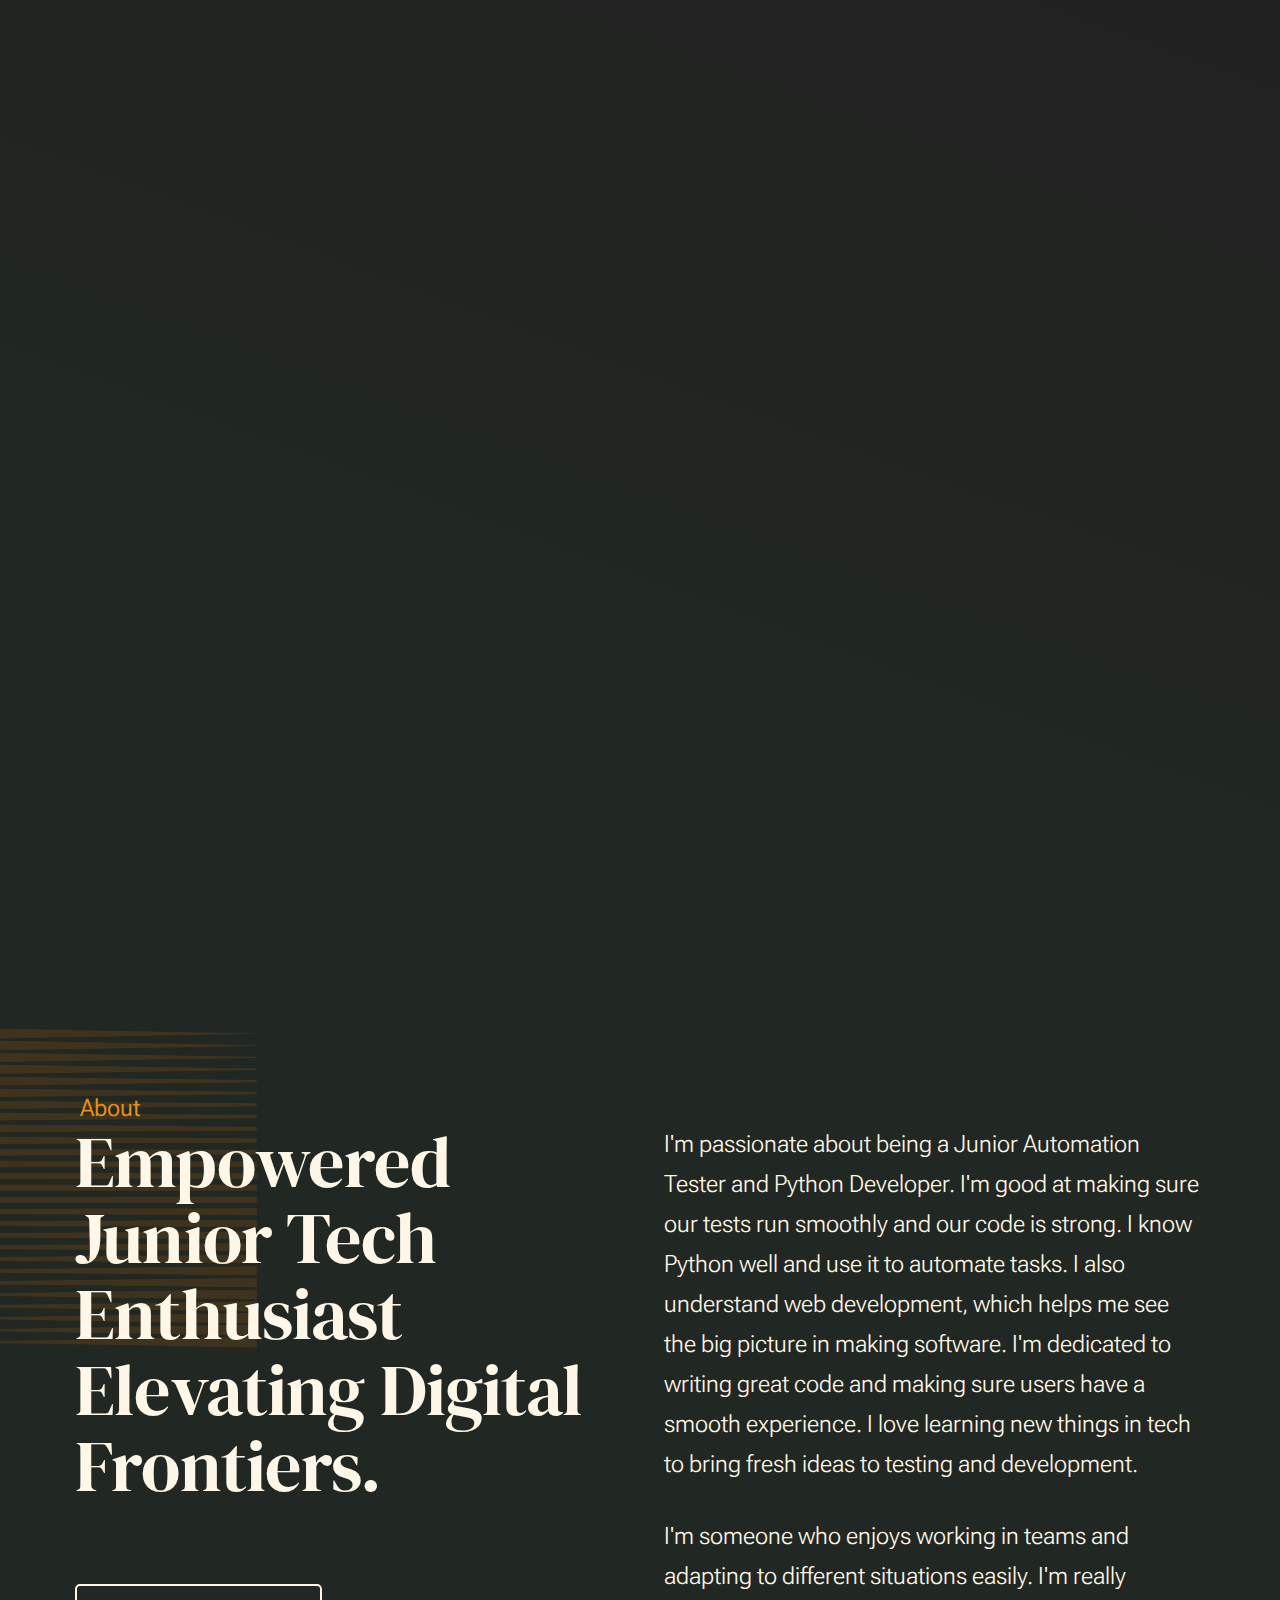
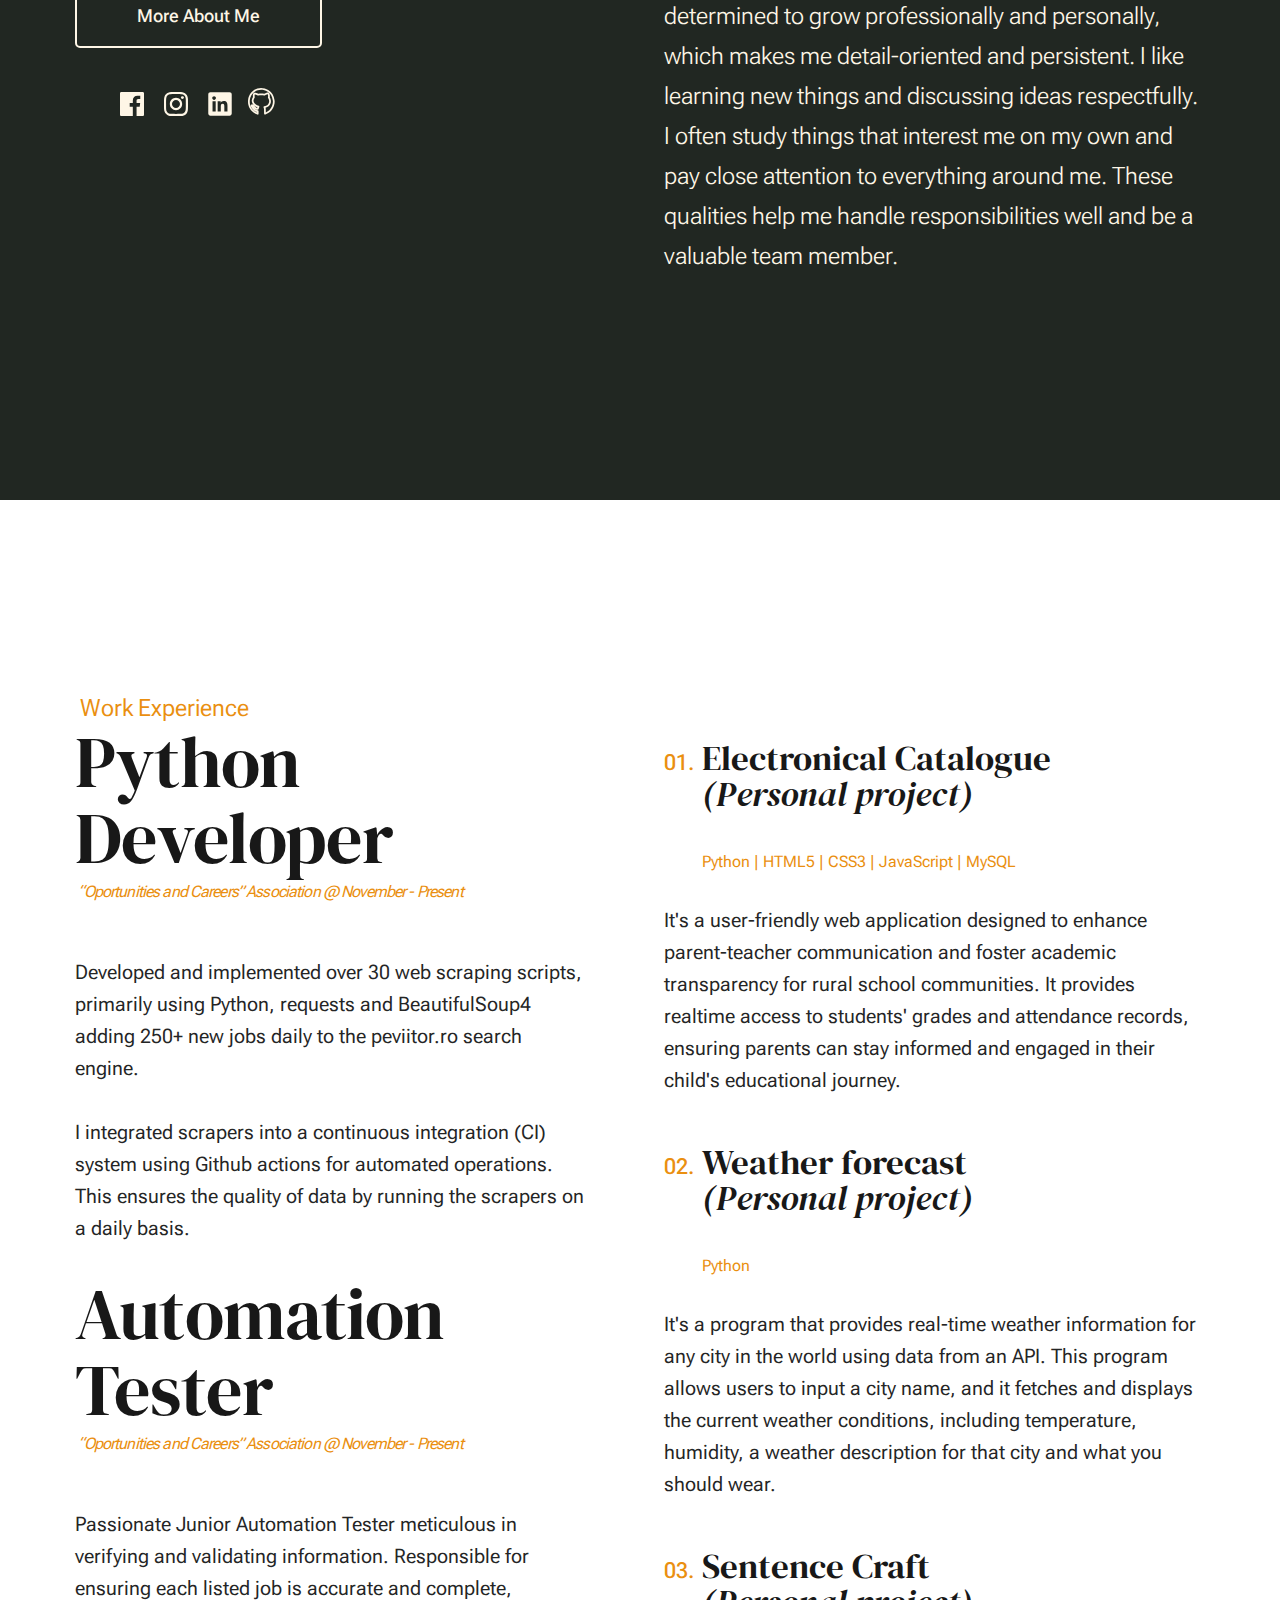
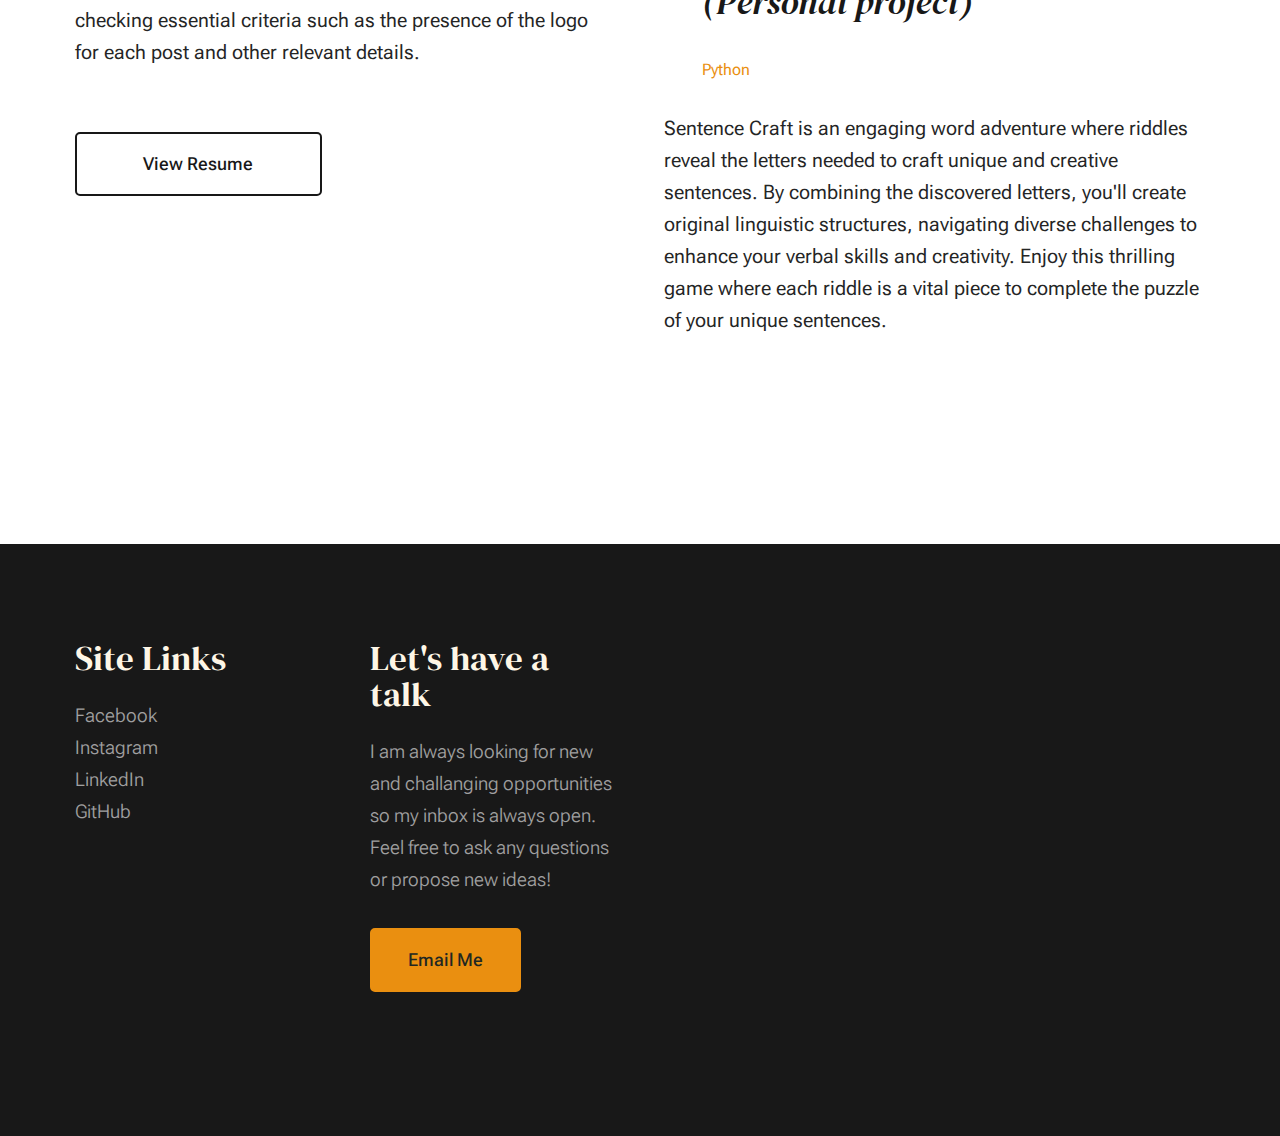
==== index.html @ 17e26f4a "Launching website" ====
<!DOCTYPE html>
<html lang="en" class="no-js" >
<head>

    <!--- basic page needs
    ================================================== -->
    <meta charset="utf-8">
    <meta name="viewport" content="width=device-width, initial-scale=1">
    <title>Matei Babaua's Portofolio</title>

    <script>
        document.documentElement.classList.remove('no-js');
        document.documentElement.classList.add('js');
    </script>

    <!-- CSS
    ================================================== -->
    <link rel="stylesheet" href="css/vendor.css">
    <link rel="stylesheet" href="css/styles.css">

    <!-- favicons
    ================================================== -->
    <link rel="apple-touch-icon" sizes="180x180" href="apple-touch-icon.png">
    <link rel="icon" type="image/png" sizes="32x32" href="favicon-32x32.png">
    <link rel="icon" type="image/png" sizes="16x16" href="favicon-16x16.png">
    <link rel="manifest" href="site.webmanifest">

</head>


<body id="top">

    
    <!-- preloader
    ================================================== -->
    <div id="preloader">
        <div id="loader" class="dots-fade">
            <div></div>
            <div></div>
            <div></div>
        </div>
    </div>


    <!-- page wrap
    ================================================== -->
    <div id="page" class="s-pagewrap ss-home">


        <!-- # site header 
        ================================================== -->
        <header class="s-header">

            <div class="row s-header__inner width-sixteen-col">

                <div class="s-header__block">
                    <div class="s-header__logo">
                    </div>

                    <a class="s-header__menu-toggle" href="#0"><span>Menu</span></a>
                </div> <!-- end s-header__block -->

                <nav class="s-header__nav">
    
                    <ul class="s-header__menu-links">
                        <li><a href="#intro">Home</a></li>
                        <li><a href="#about">About</a></li>
                        <li><a href="#expertise">Work Experience</a></li>
                        <li><a href="#footer">Contact</a></li>
                    </ul> <!-- s-header__menu-links -->

                    <div class="s-header__contact">
                        <a class="btn btn--primary s-header__contact-btn" href="mailto:mateibabaua@gmail.com">Let's Work Together</a>                        
                    </div> <!-- s-header__contact -->
    
                </nav> <!-- end s-header__nav -->

            </div> <!-- end s-header__inner -->

        </header> <!-- end s-header -->


        <!-- # site main content
        ================================================== -->
        <section id="content" class="s-content">

            <!-- intro
            ----------------------------------------------- -->
            <section id="intro" class="s-intro">

                <div class="row s-intro__content width-sixteen-col">

                    <div class="column lg-12 s-intro__content-inner grid-block">
                        
                        <div class="s-intro__content-text">
                            <div class="s-intro__content-pretitle text-pretitle">Hello, I'm Matei! Nice to meet you!</div>
                            <h1 class="s-intro__content-title">
                            I am a Junior Automated Software <br>
                            Tester and a Junior <br>
                            Python Developer <br>
                            </h1>
                        </div> <!-- s-intro__content-text -->

                        <div class="s-intro__content-media"> 
                            <div class="s-intro__content-media-inner">                               
                                <img src="images/intro-bg.jpg" srcset="images/intro-bg.jpg 1x, images/intro-bg@2x.jpg 2x" alt="">
                                <div class="lines">                               
                                    <span></span>                                  
                                </div>
                            </div>
                        </div> <!-- s-intro__content-media -->                      

                        <div class="s-intro__scroll-down">
                            <a href="#about" class="smoothscroll">
                                <div class="scroll-icon">
                                    <svg xmlns="http://www.w3.org/2000/svg" viewBox="0 0 24 24" width="36" height="36" fill="none" stroke="#97b34a" stroke-width="1" stroke-linecap="round" stroke-linejoin="round">&lt;!--!  Atomicons Free 1.00 by @atisalab License - https://atomicons.com/license/ (Icons: CC BY 4.0) Copyright 2021 Atomicons --&gt;<polyline points="7 13 12 18 17 13"></polyline><line x1="12" y1="18" x2="12" y2="6"></line></svg>
                                </div>
                                <span>Scroll for more</span>
                            </a>
                        </div> <!-- s-intro__scroll-down -->
                        
                    </div> <!-- s-intro__content-inner -->

                </div> <!-- s-intro__content -->

            </section> <!-- end s-intro -->

            <!-- about
            ----------------------------------------------- -->
            <section id="about" class="s-about target-section">

                <div class="row s-about__content width-sixteen-col">
                    <div class="column grid-block grid-section-split">

                        <img src="images/geometric_shape.svg" alt="" class="s-about__content-imgbg">

                        <div class="section-header grid-section-split__header">
                            <div class="text-pretitle">About</div>                           
                            <h2 class="text-display-title">
                            Empowered Junior Tech Enthusiast Elevating Digital Frontiers.
                            </h2>                           
                        </div> <!-- end section-header -->

                        <div class="s-about__content-main grid-section-split__primary">
                            <p class="attention-getter">
                                I'm passionate about being a Junior Automation Tester and Python Developer. I'm good at 
                                making sure our tests run smoothly and our code is strong. I know Python well and use it 
                                to automate tasks. I also understand web development, which helps me see the big picture 
                                in making software. I'm dedicated to writing great code and making sure users have a smooth 
                                experience. I love learning new things in tech to bring fresh ideas to testing and development.
                            </p>

                            <p class="attention-getter">
                                I'm someone who enjoys working in teams and adapting to different situations easily. I'm 
                                really determined to grow professionally and personally, which makes me detail-oriented and 
                                persistent. I like learning new things and discussing ideas respectfully. I often study things 
                                that interest me on my own and pay close attention to everything around me. These qualities 
                                help me handle responsibilities well and be a valuable team member.
                            </p>

                            <p class="attention-getter">
                            
                            </p>
                        </div> <!-- end s-about__content-main -->

                        <div class="s-about__content-btn grid-section-split__bottom">
                            <a href="about.html" class="btn btn--stroke u-fullwidth">More About Me</a>

                            <ul class="s-about__social social-list">
                                <li>
                                    <a href="https://www.facebook.com/matei.babb">
                                        <svg xmlns="http://www.w3.org/2000/svg" width="24" height="24" viewBox="0 0 24 24" style="fill:rgba(0, 0, 0, 1);transform:;-ms-filter:"><path d="M20,3H4C3.447,3,3,3.448,3,4v16c0,0.552,0.447,1,1,1h8.615v-6.96h-2.338v-2.725h2.338v-2c0-2.325,1.42-3.592,3.5-3.592 c0.699-0.002,1.399,0.034,2.095,0.107v2.42h-1.435c-1.128,0-1.348,0.538-1.348,1.325v1.735h2.697l-0.35,2.725h-2.348V21H20 c0.553,0,1-0.448,1-1V4C21,3.448,20.553,3,20,3z"></path></svg>
                                        <span class="u-screen-reader-text">Facebook</span>
                                    </a>
                                </li>
                                <li>
                                    <a href="https://www.instagram.com/mateibab_/">
                                        <svg xmlns="http://www.w3.org/2000/svg" width="24" height="24" viewBox="0 0 24 24" style="fill:rgba(0, 0, 0, 1);transform:;-ms-filter:"><path d="M11.999,7.377c-2.554,0-4.623,2.07-4.623,4.623c0,2.554,2.069,4.624,4.623,4.624c2.552,0,4.623-2.07,4.623-4.624 C16.622,9.447,14.551,7.377,11.999,7.377L11.999,7.377z M11.999,15.004c-1.659,0-3.004-1.345-3.004-3.003 c0-1.659,1.345-3.003,3.004-3.003s3.002,1.344,3.002,3.003C15.001,13.659,13.658,15.004,11.999,15.004L11.999,15.004z"></path><circle cx="16.806" cy="7.207" r="1.078"></circle><path d="M20.533,6.111c-0.469-1.209-1.424-2.165-2.633-2.632c-0.699-0.263-1.438-0.404-2.186-0.42 c-0.963-0.042-1.268-0.054-3.71-0.054s-2.755,0-3.71,0.054C7.548,3.074,6.809,3.215,6.11,3.479C4.9,3.946,3.945,4.902,3.477,6.111 c-0.263,0.7-0.404,1.438-0.419,2.186c-0.043,0.962-0.056,1.267-0.056,3.71c0,2.442,0,2.753,0.056,3.71 c0.015,0.748,0.156,1.486,0.419,2.187c0.469,1.208,1.424,2.164,2.634,2.632c0.696,0.272,1.435,0.426,2.185,0.45 c0.963,0.042,1.268,0.055,3.71,0.055s2.755,0,3.71-0.055c0.747-0.015,1.486-0.157,2.186-0.419c1.209-0.469,2.164-1.424,2.633-2.633 c0.263-0.7,0.404-1.438,0.419-2.186c0.043-0.962,0.056-1.267,0.056-3.71s0-2.753-0.056-3.71C20.941,7.57,20.801,6.819,20.533,6.111z M19.315,15.643c-0.007,0.576-0.111,1.147-0.311,1.688c-0.305,0.787-0.926,1.409-1.712,1.711c-0.535,0.199-1.099,0.303-1.67,0.311 c-0.95,0.044-1.218,0.055-3.654,0.055c-2.438,0-2.687,0-3.655-0.055c-0.569-0.007-1.135-0.112-1.669-0.311 c-0.789-0.301-1.414-0.923-1.719-1.711c-0.196-0.534-0.302-1.099-0.311-1.669c-0.043-0.95-0.053-1.218-0.053-3.654 c0-2.437,0-2.686,0.053-3.655c0.007-0.576,0.111-1.146,0.311-1.687c0.305-0.789,0.93-1.41,1.719-1.712 c0.534-0.198,1.1-0.303,1.669-0.311c0.951-0.043,1.218-0.055,3.655-0.055c2.437,0,2.687,0,3.654,0.055 c0.571,0.007,1.135,0.112,1.67,0.311c0.786,0.303,1.407,0.925,1.712,1.712c0.196,0.534,0.302,1.099,0.311,1.669 c0.043,0.951,0.054,1.218,0.054,3.655c0,2.436,0,2.698-0.043,3.654H19.315z"></path></svg>
                                        <span class="u-screen-reader-text">Instagram</span>
                                    </a>
                                </li>
                                <li>
                                    <a href="https://www.linkedin.com/in/mateibabaua/">
                                        <svg xmlns="http://www.w3.org/2000/svg" x="0px" y="0px" width="100" height="100" viewBox="0 0 30 30">
                                            <path d="M24,4H6C4.895,4,4,4.895,4,6v18c0,1.105,0.895,2,2,2h18c1.105,0,2-0.895,2-2V6C26,4.895,25.105,4,24,4z M10.954,22h-2.95 v-9.492h2.95V22z M9.449,11.151c-0.951,0-1.72-0.771-1.72-1.72c0-0.949,0.77-1.719,1.72-1.719c0.948,0,1.719,0.771,1.719,1.719 C11.168,10.38,10.397,11.151,9.449,11.151z M22.004,22h-2.948v-4.616c0-1.101-0.02-2.517-1.533-2.517 c-1.535,0-1.771,1.199-1.771,2.437V22h-2.948v-9.492h2.83v1.297h0.04c0.394-0.746,1.356-1.533,2.791-1.533 c2.987,0,3.539,1.966,3.539,4.522V22z"></path>
                                        </svg>
                                        <span class="u-screen-reader-text">LinkedIn</span>
                                    </a>
                                </li>
                                <li>
                                    <a href="https://github.com/MateiBabaua">
                                        <svg height="24" viewBox="0 0 24 24" width="24" xmlns="http://www.w3.org/2000/svg"><path d="m3.77324649 16.1599727c-.81940689-1.05962-1.06364421-1.405587-1.24948407-1.7448892-.02396021-.0439455-.02396021-.0439455-.03965307-.0727538-.05297217-.0958877-.08824467-.160324-.12245098-.2259692-.05534075-.1062044-.10138602-.2035201-.1405206-.3009321-.17343002-.4316939-.20631958-.8122184.07007589-1.16443.48588713-.6191675 1.27375697-.4454394 1.93807953.1225309.42790027.3658383 1.06572061 1.0206423 1.45461018 1.486175.25541571.3057536.72031773.6213626 1.05957509.7340164.03550419.0117895.06906563.0207666.10102847.0270572l.17731974-.5597951c-.68834661-.2423065-1.31187019-.5639434-1.86875346-.965216-1.29912836-.9361109-2.4303665-2.7724691-2.33338865-4.17391481.06126198-.88530891.36044022-1.75242403.8896007-2.59611228-.04837619-.48350645-.07276312-.89547061-.07276312-1.23800584 0-.48864843.16034201-1.02008439.46704653-1.60283703.11085078-.21062156.32767855-.34523139.5668267-.35189423.55120766-.01535704 1.08439218.04135003 1.59786546.1705528.4547538.11442748.93553609.31646605 1.44500043.6040767.76204212-.15801516 1.50066522-.23736875 2.21555718-.23736875.71694726 0 1.46340296.07981024 2.23919146.23866998.6623179-.37129464 1.2439283-.62340724 1.7521251-.75497964.6607934-.17107975 1.2536332-.12084866 1.7429189.18202311.067354.04169266.1265939.09510217.1748797.15766809.2996148.38822278.4663869.90339382.520753 1.53848537.0414576.48429643.0262594.9653283-.045572 1.44205438.4333386.65130388.714564 1.48321651.8534319 2.4907188.2264309 1.64278045-.524496 3.33562145-1.7176315 4.31079335-.5560976.454509-1.3203048.8112259-2.2938118 1.0810017.0615599.2153097.1056964.4304561.1321663.645318.0436564.3543679.0745609 1.3042173.0954314 2.8890764 1.1018459-.573209 1.9576733-1.1395622 2.5656894-1.6939483 1.0342749-.9430469 1.8147932-2.2815868 2.3227002-3.8352461.4248239-1.2995127.5070992-2.3965043.2964567-3.60587144-.2561834-1.47083276-.6262314-2.66884635-1.1840043-3.63150321-.651937-1.12517422-1.69186-2.18918246-2.9354976-2.96771899-1.1907442-.74542444-3.1202124-1.24441722-4.64022776-1.24441722-1.59589553 0-3.38207308.51700109-4.73647195 1.47247445-1.31852457.93016549-2.41039771 2.32934156-3.04354965 3.70334344-.50117996 1.08760973-.70674691 2.24637896-.70674691 3.95757707 0 1.3859952.50375352 3.0702433 1.09791735 4.1242132.46905181.8320373 1.13464699 1.6206448 2.11365057 2.4764465.49336811.4312806 1.19078993.8625018 2.09046789 1.2884057v-.4225978c-1.20497243-.2800403-2.16326595-.8644332-2.84983835-1.7522775zm-.35706657-2.9221003c-.00012415-.0029923-.00031133-.0059179-.00055817-.0087738.00008503.0009838.00026691.0022487.00054756.0037834zm1.4046669 2.1225762c.57092826.7382986 1.41131869 1.1910916 2.55938943 1.359754.3239542.0475919.56389762.3238044.56389762.6491345v1.9736991c0 .4674937-.47807841.7850409-.91294137.60639-1.47493475-.6059343-2.59732145-1.2411812-3.37125546-1.9177201-1.08592486-.9492675-1.84719498-1.8512322-2.39357286-2.820436-.69825194-1.2386088-1.26636418-3.1380336-1.26636418-4.7654875 0-1.88579599.23773494-3.22589431.82662847-4.50385111.72452463-1.57228959 1.95901556-3.1542226 3.47985039-4.22710977 1.5880727-1.12032074 3.64200319-1.71482172 5.50133868-1.71482172 1.75836236 0 3.93177306.5620804 5.34451436 1.44647849 1.4236976.89125694 2.6156432 2.1108086 3.3761344 3.42333585.6483995 1.11906893 1.060497 2.4532158 1.3407867 4.0624504.2475 1.42097826.1490342 2.73384036-.3417138 4.23501126-.5731333 1.7531829-1.4660953 3.2845568-2.6858776 4.3967484-.8814726.8037224-2.1557849 1.5911643-3.8265721 2.3726894-.4357429.2038224-.9374889-.1092546-.9418725-.587705-.0196863-2.1486309-.0536691-3.4341111-.0972125-3.7875622-.0393464-.3193827-.1376949-.6487812-.297439-.9893901-.1791966-.3820855.0455248-.8305186.4604236-.9187788 1.1442002-.2434023 1.9684986-.5806637 2.470622-.9910586.8539905-.6979824 1.4092905-1.9498147 1.2480997-3.11927154-.1276126-.92584344-.386948-1.62598464-.7639374-2.10766169-.1174855-.1501105-.1636506-.34346802-.1265418-.53000632.0894169-.44948002.1144563-.90286095.0751573-1.36194208-.0279614-.3266385-.0925853-.57282814-.1831627-.74225151-.1451987-.04813175-.3413239-.04567213-.6059412.02283742-.4304938.11145506-.9808005.35927823-1.6408878.74533761-.1449701.08478737-.3170424.11142806-.4811085.0744865-.7745973-.17441041-1.5086741-.26109649-2.20247026-.26109649-.69315801 0-1.41921685.08652808-2.17860722.26053919-.16803871.03850537-.34457253.01019672-.49188191-.07887731-.49070107-.29671378-.93019083-.49186021-1.31442867-.5885441-.27040849-.06804156-.54913523-.11000375-.8367262-.12574697-.10127991.25096244-.14960327.46447539-.14960327.63771206 0 .34260305.02961626.78640288.08946494 1.32812479.01697352.15363617-.02118671.30829368-.10775534.43671575-.48811714.72410774-.75199978 1.44166862-.8016577 2.15928489-.06124742.8850984.82683358 2.3267355 1.79109016 3.0215484.59474022.428551 1.29091469.7494685 2.09260878.9620666.36347731.0963891.57263705.4744616.45971175.8309646l-.50256869 1.5866001c-.0606021.1913197-.20595183.3445994-.39457789.4161052-.4010694.1520405-.82925259.1520405-1.25919614.0092735-.57238926-.1900675-1.24446299-.6463196-1.65736627-1.1405987-.10106889-.1209878-.22316828-.2584996-.35457953-.4003823.13605246.1800523.30239105.3969964.50810158.6630119z" fill="#555"/></svg>
                                        <span class="u-screen-reader-text">GitHub</span>
                                    </a>
                                </li>
                            </ul> <!-- end s-footer__social -->
                        </div> <!-- end s-about__content-btn -->
                    
                    </div> <!-- content-inner -->
                </div>
                
            </section> <!-- end s-about -->

            <!-- expertise
            ----------------------------------------------- -->
            <section id="expertise" class="s-expertise">

                <div class="row s-expertise__content width-sixteen-col">
                    <div class="column xl-12 grid-block grid-section-split">

                        <div class="section-header grid-section-split__header">
                            <div class="text-pretitle">Work Experience</div>     

                            <h2 class="text-display-title">
                            Python Developer 
                            <p class="text-pretitle small italic"> “Oportunities and Careers” Association @ November - Present
                            </p>
                            </h2>
                            <p class="grid-list-items__text list-items__item-text">
                            Developed and implemented over 30 web scraping scripts,
                            primarily using Python, requests and BeautifulSoup4 adding
                            250+ new jobs daily to the peviitor.ro search engine.
                            </p>
                            <p class="grid-list-items__text list-items__item-text">
                            I integrated scrapers into a continuous integration (CI)
                            system using Github actions for automated operations. This
                            ensures the quality of data by running the scrapers on a
                            daily basis.                                
                            </p>

                            <h2 class="text-display-title">
                            Automation Tester
                            <p class="text-pretitle small italic"> “Oportunities and Careers” Association @ November - Present</p>
                            </h2>     
                            
                            <p class="grid-list-items__text list-items__item-text">
                                Passionate Junior Automation Tester meticulous in verifying and validating information.
                                Responsible for ensuring each listed job is accurate and complete, checking essential
                                criteria such as the presence of the logo for each post and other relevant details.
                            </p>
                        </div> <!-- end section-header -->

                        <div class="s-expertise__content-main grid-section-split__primary">

                            <div class="grid-list-items list-items show-ctr">
                                <div class="grid-list-items__item list-items__item">
                                    <div class="grid-list-items__title list-items__item-header">
                                        <h3 class="list-items__item-title">Electronical Catalogue <br>
                                            <p class="italic">(Personal project)</p>
                                            <p class="small">Python | HTML5 | CSS3 | JavaScript | MySQL</p>
                                        </h3>
                                        
                                    </div>
                                    
                                    <div class="grid-list-items__text list-items__item-text">
                                        <p>
                                        It's a user-friendly web application designed to enhance
                                        parent-teacher communication and foster academic
                                        transparency for rural school communities. It provides realtime access to students' 
                                        grades and attendance records, ensuring parents can stay informed and engaged in 
                                        their child's educational journey.
                                        </p>
                                    </div>
                                </div> <!-- list-item -->
                                <div class="grid-list-items__item list-items__item">
                                    <div class="grid-list-items__title list-items__item-header">
                                        <h3 class="list-items__item-title">Weather forecast
                                            <p class="italic">(Personal project)</p>
                                            <p class="small">Python</p>
                                        </h3>
                                    </div>
                                    <div class="grid-list-items__text list-items__item-text">
                                        <p>
                                        It's a program that provides real-time weather information for
                                        any city in the world using data from an API. This program
                                        allows users to input a city name, and it fetches and displays
                                        the current weather conditions, including temperature,
                                        humidity, a weather description for that city and what you
                                        should wear.
                                        </p>
                                    </div>
                                </div> <!-- list-expertise__item -->
                                <div class="grid-list-items__item list-items__item">
                                    <div class="grid-list-items__title list-items__item-header">
                                        <h3 class="list-items__item-title">Sentence Craft
                                            <p class="italic">(Personal project)</p>
                                            <p class="small">Python</p>
                                        </h3>
                                    </div>
                                    <div class="grid-list-items__text list-items__item-text">
                                        <p>
                                            Sentence Craft is an engaging word adventure where riddles
                                            reveal the letters needed to craft unique and creative sentences.
                                            By combining the discovered letters, you'll create original linguistic 
                                            structures, navigating diverse challenges to enhance your verbal skills 
                                            and creativity. Enjoy this thrilling game where each riddle is a vital
                                            piece to complete the puzzle of your unique sentences.
                                        </p>
                                    </div>
                                </div> <!-- list-expertise__item -->

                            </div> <!-- grid-list-items -->
                        </div> <!-- end s-expertise__content-main -->

                        <div class="s-expertise__content-btn grid-section-split__bottom">
                            <a href="/images/Resume.pdf" class="btn btn--stroke u-fullwidth">View Resume</a>
                        </div> <!-- end s-about__content-btn -->

                    </div> <!-- end grid-block-->
                </div> <!-- end s-expertise__content -->

            </section> <!-- end s-expertise -->
          

        </section> <!-- s-content-->

        <!-- # footer 
        ================================================== -->
        <footer class="s-footer " id="footer">
            <div class="row s-footer__content">
                        
                <div class="column xl-3 lg-6 md-12 s-footer__block s-footer__site-links">
                    <h3>Site Links</h3>
                    <ul class="link-list">
                        <li><a href="https://www.facebook.com/matei.babb">Facebook</a></li>
                        <li><a href="https://www.instagram.com/mateibab_/">Instagram</a></li>
                        <li><a href="https://www.linkedin.com/in/mateibabaua/">LinkedIn</a></li>
                        <li><a href="https://github.com/MateiBabaua">GitHub</a></li>
                    </ul>
                </div>
                <div class="column xl-3 lg-6 md-12 tab-12 s-footer__block s-footer__newsletter">
                    <h3>Let's have a talk</h3>

                    <p>
                    I am always looking for new and challanging opportunities 
                    so my inbox is always open. Feel free to ask any questions
                    or propose new ideas!
                    </p>

                    <div class="subscribe-form">
                        <form id="mc-form" class="mc-form">
                            <a class="btn btn--primary s-header__contact-btn" href="mailto:mateibabaua@gmail.com">Email Me</a>
                            <!-- <div style="position: absolute; left: -5000px;" aria-hidden="true"><input type="text" name="b_cdb7b577e41181934ed6a6a44_9a91cfe7b3" tabindex="-1" value=""></div> -->
                            <div class="mc-status"></div>
                        </form>
                    </div>
                </div>
            </div>    
                <div class="column xl-6 lg-12">
                </div>
                <div class="ss-go-top">
                </div> <!-- end ss-go-top -->
            
        </footer> <!-- end s-footer -->

    </div> <!-- end page-wrap -->

    <!-- Java Script
    ================================================== -->
    <script src="js/plugins.js"></script>
    <script src="js/main.js"></script>

</body>
</html>
---- css/vendor.css ----
/* ===================================================================
 * Monica Third-party Stylesheets
 * Template Ver. 1.0.0
 * 12-13-2022
 * -------------------------------------------------------------------
 *
 * TOC:
 * # PrismJS
 * # Swiper
 *
 * ------------------------------------------------------------------- */


/* ===================================================================
 * # PrismJS 1.20.0
 *   https://prismjs.com/download.html#themes=prism-okaidia&languages=markup+css+clike+javascript+markup-templating+php 
 *   
 *   okaidia theme for JavaScript, CSS and HTML
 *   Loosely based on Monokai textmate theme by http://www.monokai.nl/
 *   @author ocodia
 * ------------------------------------------------------------------- */
code[class*=language-],
pre[class*=language-] {
  color          : #f8f8f2;
  background     : none;
  text-shadow    : 0 1px rgba(0, 0, 0, 0.3);
  font-family    : var(--font-mono);
  font-size      : calc(var(--text-size) * 0.9444);
  text-align     : left;
  white-space    : pre;
  word-spacing   : normal;
  word-break     : normal;
  word-wrap      : normal;
  line-height    : var(--vspace-1);
  -moz-tab-size  : 4;
  -o-tab-size    : 4;
  tab-size       : 4;
  -webkit-hyphens: none;
  -ms-hyphens    : none;
  hyphens        : none;
}

/* Code blocks */
pre[class*=language-] {
  padding : var(--vspace-0_5) 0 var(--vspace-1);
  margin  : var(--vspace-1) 0;
  overflow: auto;
}

:not(pre)>code[class*=language-],
pre[class*=language-] {
  background: #272822;
}

/* Inline code */
:not(pre)>code[class*=language-] {
  padding    : 0.1em;
  white-space: normal;
}

.token.comment,
.token.prolog,
.token.doctype,
.token.cdata {
  color: slategray;
}

.token.punctuation {
  color: #f8f8f2;
}

.token.namespace {
  opacity: 0.7;
}

.token.property,
.token.tag,
.token.constant,
.token.symbol,
.token.deleted {
  color: #f92672;
}

.token.boolean,
.token.number {
  color: #ae81ff;
}

.token.selector,
.token.attr-name,
.token.string,
.token.char,
.token.builtin,
.token.inserted {
  color: #a6e22e;
}

.token.operator,
.token.entity,
.token.url,
.language-css .token.string,
.style .token.string,
.token.variable {
  color: #f8f8f2;
}

.token.atrule,
.token.attr-value,
.token.function,
.token.class-name {
  color: #e6db74;
}

.token.keyword {
  color: #66d9ef;
}

.token.regex,
.token.important {
  color: #fd971f;
}

.token.important,
.token.bold {
  font-weight: bold;
}

.token.italic {
  font-style: italic;
}

.token.entity {
  cursor: help;
}



/* ===================================================================
 * # Swiper 6.4.5
 *   Most modern mobile touch slider and framework with hardware accelerated transitions
 *   https://swiperjs.com
 *
 *   Copyright 2014-2020 Vladimir Kharlampidi
 *
 *   Released under the MIT License
 *
 *   Released on: December 18, 2020
 * ------------------------------------------------------------------- */
@font-face {
  font-family: "swiper-icons";
  src        : url("data:application/font-woff;charset=utf-8;base64, [base64]//wADZ2x5ZgAAAywAAADMAAAD2MHtryVoZWFkAAABbAAAADAAAAA2E2+eoWhoZWEAAAGcAAAAHwAAACQC9gDzaG10eAAAAigAAAAZAAAArgJkABFsb2NhAAAC0AAAAFoAAABaFQAUGG1heHAAAAG8AAAAHwAAACAAcABAbmFtZQAAA/gAAAE5AAACXvFdBwlwb3N0AAAFNAAAAGIAAACE5s74hXjaY2BkYGAAYpf5Hu/j+W2+MnAzMYDAzaX6QjD6/4//Bxj5GA8AuRwMYGkAPywL13jaY2BkYGA88P8Agx4j+/8fQDYfA1AEBWgDAIB2BOoAeNpjYGRgYNBh4GdgYgABEMnIABJzYNADCQAACWgAsQB42mNgYfzCOIGBlYGB0YcxjYGBwR1Kf2WQZGhhYGBiYGVmgAFGBiQQkOaawtDAoMBQxXjg/wEGPcYDDA4wNUA2CCgwsAAAO4EL6gAAeNpj2M0gyAACqxgGNWBkZ2D4/wMA+xkDdgAAAHjaY2BgYGaAYBkGRgYQiAHyGMF8FgYHIM3DwMHABGQrMOgyWDLEM1T9/w8UBfEMgLzE////P/5//f/V/xv+r4eaAAeMbAxwIUYmIMHEgKYAYjUcsDAwsLKxc3BycfPw8jEQA/[base64]/uznmfPFBNODM2K7MTQ45YEAZqGP81AmGGcF3iPqOop0r1SPTaTbVkfUe4HXj97wYE+yNwWYxwWu4v1ugWHgo3S1XdZEVqWM7ET0cfnLGxWfkgR42o2PvWrDMBSFj/IHLaF0zKjRgdiVMwScNRAoWUoH78Y2icB/yIY09An6AH2Bdu/UB+yxopYshQiEvnvu0dURgDt8QeC8PDw7Fpji3fEA4z/PEJ6YOB5hKh4dj3EvXhxPqH/SKUY3rJ7srZ4FZnh1PMAtPhwP6fl2PMJMPDgeQ4rY8YT6Gzao0eAEA409DuggmTnFnOcSCiEiLMgxCiTI6Cq5DZUd3Qmp10vO0LaLTd2cjN4fOumlc7lUYbSQcZFkutRG7g6JKZKy0RmdLY680CDnEJ+UMkpFFe1RN7nxdVpXrC4aTtnaurOnYercZg2YVmLN/d/gczfEimrE/fs/bOuq29Zmn8tloORaXgZgGa78yO9/cnXm2BpaGvq25Dv9S4E9+5SIc9PqupJKhYFSSl47+Qcr1mYNAAAAeNptw0cKwkAAAMDZJA8Q7OUJvkLsPfZ6zFVERPy8qHh2YER+3i/BP83vIBLLySsoKimrqKqpa2hp6+jq6RsYGhmbmJqZSy0sraxtbO3sHRydnEMU4uR6yx7JJXveP7WrDycAAAAAAAH//wACeNpjYGRgYOABYhkgZgJCZgZNBkYGLQZtIJsFLMYAAAw3ALgAeNolizEKgDAQBCchRbC2sFER0YD6qVQiBCv/H9ezGI6Z5XBAw8CBK/m5iQQVauVbXLnOrMZv2oLdKFa8Pjuru2hJzGabmOSLzNMzvutpB3N42mNgZGBg4GKQYzBhYMxJLMlj4GBgAYow/P/PAJJhLM6sSoWKfWCAAwDAjgbRAAB42mNgYGBkAIIbCZo5IPrmUn0hGA0AO8EFTQAA") format("woff");
  font-weight: 400;
  font-style : normal;
}

:root {
  --swiper-theme-color: #007aff;
}

.swiper-container {
  margin-left : auto;
  margin-right: auto;
  position    : relative;
  overflow    : hidden;
  list-style  : none;
  padding     : 0;
  /* Fix of Webkit flickering */
  z-index     : 1;
}

.swiper-container-vertical>.swiper-wrapper {
  flex-direction: column;
}

.swiper-wrapper {
  position           : relative;
  width              : 100%;
  height             : 100%;
  z-index            : 1;
  display            : flex;
  transition-property: transform;
  box-sizing         : content-box;
}

.swiper-container-android .swiper-slide,
.swiper-wrapper {
  transform: translate3d(0px, 0, 0);
}

.swiper-container-multirow>.swiper-wrapper {
  flex-wrap: wrap;
}

.swiper-container-multirow-column>.swiper-wrapper {
  flex-wrap     : wrap;
  flex-direction: column;
}

.swiper-container-free-mode>.swiper-wrapper {
  transition-timing-function: ease-out;
  margin                    : 0 auto;
}

.swiper-slide {
  flex-shrink        : 0;
  width              : 100%;
  height             : 100%;
  position           : relative;
  transition-property: transform;
}

.swiper-slide-invisible-blank {
  visibility: hidden;
}

/* Auto Height */
.swiper-container-autoheight,
.swiper-container-autoheight .swiper-slide {
  height: auto;
}

.swiper-container-autoheight .swiper-wrapper {
  align-items        : flex-start;
  transition-property: transform, height;
}

/* 3D Effects */
.swiper-container-3d {
  perspective: 1200px;
}

.swiper-container-3d .swiper-wrapper,
.swiper-container-3d .swiper-slide,
.swiper-container-3d .swiper-slide-shadow-left,
.swiper-container-3d .swiper-slide-shadow-right,
.swiper-container-3d .swiper-slide-shadow-top,
.swiper-container-3d .swiper-slide-shadow-bottom,
.swiper-container-3d .swiper-cube-shadow {
  transform-style: preserve-3d;
}

.swiper-container-3d .swiper-slide-shadow-left,
.swiper-container-3d .swiper-slide-shadow-right,
.swiper-container-3d .swiper-slide-shadow-top,
.swiper-container-3d .swiper-slide-shadow-bottom {
  position      : absolute;
  left          : 0;
  top           : 0;
  width         : 100%;
  height        : 100%;
  pointer-events: none;
  z-index       : 10;
}

.swiper-container-3d .swiper-slide-shadow-left {
  background-image: linear-gradient(to left, rgba(0, 0, 0, 0.5), rgba(0, 0, 0, 0));
}

.swiper-container-3d .swiper-slide-shadow-right {
  background-image: linear-gradient(to right, rgba(0, 0, 0, 0.5), rgba(0, 0, 0, 0));
}

.swiper-container-3d .swiper-slide-shadow-top {
  background-image: linear-gradient(to top, rgba(0, 0, 0, 0.5), rgba(0, 0, 0, 0));
}

.swiper-container-3d .swiper-slide-shadow-bottom {
  background-image: linear-gradient(to bottom, rgba(0, 0, 0, 0.5), rgba(0, 0, 0, 0));
}

/* CSS Mode */
.swiper-container-css-mode>.swiper-wrapper {
  overflow          : auto;
  scrollbar-width   : none;
  /* For Firefox */
  -ms-overflow-style: none;
  /* For Internet Explorer and Edge */
}

.swiper-container-css-mode>.swiper-wrapper::-webkit-scrollbar {
  display: none;
}

.swiper-container-css-mode>.swiper-wrapper>.swiper-slide {
  scroll-snap-align: start start;
}

.swiper-container-horizontal.swiper-container-css-mode>.swiper-wrapper {
  -ms-scroll-snap-type: x mandatory;
  scroll-snap-type    : x mandatory;
}

.swiper-container-vertical.swiper-container-css-mode>.swiper-wrapper {
  -ms-scroll-snap-type: y mandatory;
  scroll-snap-type    : y mandatory;
}

:root {
  --swiper-navigation-size   : 44px;
  /*
    --swiper-navigation-color: var(--swiper-theme-color);
    */
}

.swiper-button-prev,
.swiper-button-next {
  position       : absolute;
  top            : 50%;
  width          : calc(var(--swiper-navigation-size) / 44 * 27);
  height         : var(--swiper-navigation-size);
  margin-top     : calc(-1 * var(--swiper-navigation-size) / 2);
  z-index        : 10;
  cursor         : pointer;
  display        : flex;
  align-items    : center;
  justify-content: center;
  color          : var(--swiper-navigation-color, var(--swiper-theme-color));
}

.swiper-button-prev.swiper-button-disabled,
.swiper-button-next.swiper-button-disabled {
  opacity       : 0.35;
  cursor        : auto;
  pointer-events: none;
}

.swiper-button-prev:after,
.swiper-button-next:after {
  font-family   : swiper-icons;
  font-size     : var(--swiper-navigation-size);
  text-transform: none !important;
  letter-spacing: 0;
  text-transform: none;
  font-variant  : initial;
  line-height   : 1;
}

.swiper-button-prev,
.swiper-container-rtl .swiper-button-next {
  left : 10px;
  right: auto;
}

.swiper-button-prev:after,
.swiper-container-rtl .swiper-button-next:after {
  content: "prev";
}

.swiper-button-next,
.swiper-container-rtl .swiper-button-prev {
  right: 10px;
  left : auto;
}

.swiper-button-next:after,
.swiper-container-rtl .swiper-button-prev:after {
  content: "next";
}

.swiper-button-prev.swiper-button-white,
.swiper-button-next.swiper-button-white {
  --swiper-navigation-color: #ffffff;
}

.swiper-button-prev.swiper-button-black,
.swiper-button-next.swiper-button-black {
  --swiper-navigation-color: #000000;
}

.swiper-button-lock {
  display: none;
}

:root {
  /*
    --swiper-pagination-color: var(--swiper-theme-color);
    */
}

.swiper-pagination {
  position  : absolute;
  text-align: center;
  transition: 300ms opacity;
  transform : translate3d(0, 0, 0);
  z-index   : 10;
}

.swiper-pagination.swiper-pagination-hidden {
  opacity: 0;
}

/* Common Styles */
.swiper-pagination-fraction,
.swiper-pagination-custom,
.swiper-container-horizontal>.swiper-pagination-bullets {
  bottom: 10px;
  left  : 0;
  width : 100%;
}

/* Bullets */
.swiper-pagination-bullets-dynamic {
  overflow : hidden;
  font-size: 0;
}

.swiper-pagination-bullets-dynamic .swiper-pagination-bullet {
  transform: scale(0.33);
  position : relative;
}

.swiper-pagination-bullets-dynamic .swiper-pagination-bullet-active {
  transform: scale(1);
}

.swiper-pagination-bullets-dynamic .swiper-pagination-bullet-active-main {
  transform: scale(1);
}

.swiper-pagination-bullets-dynamic .swiper-pagination-bullet-active-prev {
  transform: scale(0.66);
}

.swiper-pagination-bullets-dynamic .swiper-pagination-bullet-active-prev-prev {
  transform: scale(0.33);
}

.swiper-pagination-bullets-dynamic .swiper-pagination-bullet-active-next {
  transform: scale(0.66);
}

.swiper-pagination-bullets-dynamic .swiper-pagination-bullet-active-next-next {
  transform: scale(0.33);
}

.swiper-pagination-bullet {
  width        : 8px;
  height       : 8px;
  display      : inline-block;
  border-radius: 100%;
  background   : #000;
  opacity      : 0.2;
}

button.swiper-pagination-bullet {
  border            : none;
  margin            : 0;
  padding           : 0;
  box-shadow        : none;
  -webkit-appearance: none;
  -moz-appearance   : none;
  appearance        : none;
}

.swiper-pagination-clickable .swiper-pagination-bullet {
  cursor: pointer;
}

.swiper-pagination-bullet-active {
  opacity   : 1;
  background: var(--swiper-pagination-color, var(--swiper-theme-color));
}

.swiper-container-vertical>.swiper-pagination-bullets {
  right    : 10px;
  top      : 50%;
  transform: translate3d(0px, -50%, 0);
}

.swiper-container-vertical>.swiper-pagination-bullets .swiper-pagination-bullet {
  margin : 6px 0;
  display: block;
}

.swiper-container-vertical>.swiper-pagination-bullets.swiper-pagination-bullets-dynamic {
  top      : 50%;
  transform: translateY(-50%);
  width    : 8px;
}

.swiper-container-vertical>.swiper-pagination-bullets.swiper-pagination-bullets-dynamic .swiper-pagination-bullet {
  display   : inline-block;
  transition: 200ms transform, 200ms top;
}

.swiper-container-horizontal>.swiper-pagination-bullets .swiper-pagination-bullet {
  margin: 0 4px;
}

.swiper-container-horizontal>.swiper-pagination-bullets.swiper-pagination-bullets-dynamic {
  left       : 50%;
  transform  : translateX(-50%);
  white-space: nowrap;
}

.swiper-container-horizontal>.swiper-pagination-bullets.swiper-pagination-bullets-dynamic .swiper-pagination-bullet {
  transition: 200ms transform, 200ms left;
}

.swiper-container-horizontal.swiper-container-rtl>.swiper-pagination-bullets-dynamic .swiper-pagination-bullet {
  transition: 200ms transform, 200ms right;
}

/* Progress */
.swiper-pagination-progressbar {
  background: rgba(0, 0, 0, 0.25);
  position  : absolute;
}

.swiper-pagination-progressbar .swiper-pagination-progressbar-fill {
  background      : var(--swiper-pagination-color, var(--swiper-theme-color));
  position        : absolute;
  left            : 0;
  top             : 0;
  width           : 100%;
  height          : 100%;
  transform       : scale(0);
  transform-origin: left top;
}

.swiper-container-rtl .swiper-pagination-progressbar .swiper-pagination-progressbar-fill {
  transform-origin: right top;
}

.swiper-container-horizontal>.swiper-pagination-progressbar,
.swiper-container-vertical>.swiper-pagination-progressbar.swiper-pagination-progressbar-opposite {
  width : 100%;
  height: 4px;
  left  : 0;
  top   : 0;
}

.swiper-container-vertical>.swiper-pagination-progressbar,
.swiper-container-horizontal>.swiper-pagination-progressbar.swiper-pagination-progressbar-opposite {
  width : 4px;
  height: 100%;
  left  : 0;
  top   : 0;
}

.swiper-pagination-white {
  --swiper-pagination-color: #ffffff;
}

.swiper-pagination-black {
  --swiper-pagination-color: #000000;
}

.swiper-pagination-lock {
  display: none;
}

/* Scrollbar */
.swiper-scrollbar {
  border-radius   : 10px;
  position        : relative;
  -ms-touch-action: none;
  background      : rgba(0, 0, 0, 0.1);
}

.swiper-container-horizontal>.swiper-scrollbar {
  position: absolute;
  left    : 1%;
  bottom  : 3px;
  z-index : 50;
  height  : 5px;
  width   : 98%;
}

.swiper-container-vertical>.swiper-scrollbar {
  position: absolute;
  right   : 3px;
  top     : 1%;
  z-index : 50;
  width   : 5px;
  height  : 98%;
}

.swiper-scrollbar-drag {
  height       : 100%;
  width        : 100%;
  position     : relative;
  background   : rgba(0, 0, 0, 0.5);
  border-radius: 10px;
  left         : 0;
  top          : 0;
}

.swiper-scrollbar-cursor-drag {
  cursor: move;
}

.swiper-scrollbar-lock {
  display: none;
}

.swiper-zoom-container {
  width          : 100%;
  height         : 100%;
  display        : flex;
  justify-content: center;
  align-items    : center;
  text-align     : center;
}

.swiper-zoom-container>img,
.swiper-zoom-container>svg,
.swiper-zoom-container>canvas {
  max-width    : 100%;
  max-height   : 100%;
  -o-object-fit: contain;
  object-fit   : contain;
}

.swiper-slide-zoomed {
  cursor: move;
}

/* Preloader */
:root {
  /*
    --swiper-preloader-color: var(--swiper-theme-color);
    */
}

.swiper-lazy-preloader {
  width            : 42px;
  height           : 42px;
  position         : absolute;
  left             : 50%;
  top              : 50%;
  margin-left      : -21px;
  margin-top       : -21px;
  z-index          : 10;
  transform-origin : 50%;
  -webkit-animation: swiper-preloader-spin 1s infinite linear;
  animation        : swiper-preloader-spin 1s infinite linear;
  box-sizing       : border-box;
  border           : 4px solid var(--swiper-preloader-color, var(--swiper-theme-color));
  border-radius    : 50%;
  border-top-color : transparent;
}

.swiper-lazy-preloader-white {
  --swiper-preloader-color: #fff;
}

.swiper-lazy-preloader-black {
  --swiper-preloader-color: #000;
}

@-webkit-keyframes swiper-preloader-spin {
  100% {
    transform: rotate(360deg);
  }
}

@keyframes swiper-preloader-spin {
  100% {
    transform: rotate(360deg);
  }
}

/* a11y */
.swiper-container .swiper-notification {
  position      : absolute;
  left          : 0;
  top           : 0;
  pointer-events: none;
  opacity       : 0;
  z-index       : -1000;
}

.swiper-container-fade.swiper-container-free-mode .swiper-slide {
  transition-timing-function: ease-out;
}

.swiper-container-fade .swiper-slide {
  pointer-events     : none;
  transition-property: opacity;
}

.swiper-container-fade .swiper-slide .swiper-slide {
  pointer-events: none;
}

.swiper-container-fade .swiper-slide-active,
.swiper-container-fade .swiper-slide-active .swiper-slide-active {
  pointer-events: auto;
}

.swiper-container-cube {
  overflow: visible;
}

.swiper-container-cube .swiper-slide {
  pointer-events             : none;
  -webkit-backface-visibility: hidden;
  backface-visibility        : hidden;
  z-index                    : 1;
  visibility                 : hidden;
  transform-origin           : 0 0;
  width                      : 100%;
  height                     : 100%;
}

.swiper-container-cube .swiper-slide .swiper-slide {
  pointer-events: none;
}

.swiper-container-cube.swiper-container-rtl .swiper-slide {
  transform-origin: 100% 0;
}

.swiper-container-cube .swiper-slide-active,
.swiper-container-cube .swiper-slide-active .swiper-slide-active {
  pointer-events: auto;
}

.swiper-container-cube .swiper-slide-active,
.swiper-container-cube .swiper-slide-next,
.swiper-container-cube .swiper-slide-prev,
.swiper-container-cube .swiper-slide-next+.swiper-slide {
  pointer-events: auto;
  visibility    : visible;
}

.swiper-container-cube .swiper-slide-shadow-top,
.swiper-container-cube .swiper-slide-shadow-bottom,
.swiper-container-cube .swiper-slide-shadow-left,
.swiper-container-cube .swiper-slide-shadow-right {
  z-index                    : 0;
  -webkit-backface-visibility: hidden;
  backface-visibility        : hidden;
}

.swiper-container-cube .swiper-cube-shadow {
  position  : absolute;
  left      : 0;
  bottom    : 0px;
  width     : 100%;
  height    : 100%;
  background: #000;
  opacity   : 0.6;
  filter    : blur(50px);
  z-index   : 0;
}

.swiper-container-flip {
  overflow: visible;
}

.swiper-container-flip .swiper-slide {
  pointer-events             : none;
  -webkit-backface-visibility: hidden;
  backface-visibility        : hidden;
  z-index                    : 1;
}

.swiper-container-flip .swiper-slide .swiper-slide {
  pointer-events: none;
}

.swiper-container-flip .swiper-slide-active,
.swiper-container-flip .swiper-slide-active .swiper-slide-active {
  pointer-events: auto;
}

.swiper-container-flip .swiper-slide-shadow-top,
.swiper-container-flip .swiper-slide-shadow-bottom,
.swiper-container-flip .swiper-slide-shadow-left,
.swiper-container-flip .swiper-slide-shadow-right {
  z-index                    : 0;
  -webkit-backface-visibility: hidden;
  backface-visibility        : hidden;
}
---- css/styles.css ----
@charset "UTF-8";
/* ------------------------------------------------------------------- 
 * ## fonts 
 * ------------------------------------------------------------------- */
@import url("https://fonts.googleapis.com/css2?family=DM+Serif+Display&family=Roboto+Flex:opsz,wght@8..144,300;8..144,400;8..144,500;8..144,600&display=swap");

:root {
	--font-1: "Roboto Flex", sans-serif;
	--font-2: "DM Serif Display", Serif;

  /* monospace
   */
	--font-mono: Consolas, "Andale Mono", Courier, "Courier New", monospace;
}

/* ------------------------------------------------------------------- 
 * ## colors
 * ------------------------------------------------------------------- */
:root {
  /* color-1(#EA9010)
   * color-2(#343D35)
   * color-3(#FEF5E4)
   */
	--color-1: hsla(35, 87%, 49%, 1);
	--color-2: hsla(127, 8%, 22%, 1);
	--color-3: hsla(39, 93%, 95%, 1);

  /* theme color variations
   */
	--color-1-lightest             : hsla(35, 87%, 96%, 1);
	--color-1-lighter              : hsla(35, 87%, 69%, 1);
	--color-1-light                : hsla(35, 87%, 59%, 1);
	--color-1-dark                 : hsla(35, 87%, 39%, 1);
	--color-1-darker               : hsla(35, 87%, 29%, 1);
	--color-1-darkest              : hsla(35, 87%, 10%, 1);

	--color-2-lightest             : hsla(127, 8%, 55%, 1);
	--color-2-lighter              : hsla(127, 8%, 42%, 1);
	--color-2-light                : hsla(127, 8%, 32%, 1);
	--color-2-dark                 : hsla(127, 8%, 14%, 1);
	--color-2-darker               : hsla(127, 8%, 2%, 1);
	
	--color-3-light                : hsla(39, 93%, 100%, 1);
	--color-3-dark                 : hsla(39, 93%, 85%, 1);
	--color-3-darker               : hsla(39, 93%, 75%, 1);

  /* feedback colors
   * color-error(#ffd1d2), color-success(#c8e675), 
   * color-info(#d7ecfb), color-notice(#fff099)
   */
	--color-error                  : hsla(359, 100%, 91%, 1);
	--color-success                : hsla(76, 69%, 68%, 1);
	--color-info                   : hsla(205, 82%, 91%, 1);
	--color-notice                 : hsla(51, 100%, 80%, 1);
	--color-error-content          : hsla(359, 50%, 50%, 1);
	--color-success-content        : hsla(76, 29%, 28%, 1);
	--color-info-content           : hsla(205, 32%, 31%, 1);
	--color-notice-content         : hsla(51, 30%, 30%, 1);

  /* shades 
   * generated using 
   * Tint & Shade Generator 
   * (https                     ://maketintsandshades.com/)
   */
	--color-black                  : #000000;
	--color-gray-19                : #121212;
	--color-gray-18                : #242525;
	--color-gray-17                : #363737;
	--color-gray-16                : #484949;
	--color-gray-15                : #5b5c5c;
	--color-gray-14                : #6d6e6e;
	--color-gray-13                : #7f8080;
	--color-gray-12                : #919292;
	--color-gray-11                : #a3a5a5;
	--color-gray-10                : #b5b7b7;
	--color-gray-9                 : #bcbebe;
	--color-gray-8                 : #c4c5c5;
	--color-gray-7                 : #cbcdcd;
	--color-gray-6                 : #d3d4d4;
	--color-gray-5                 : #dadbdb;
	--color-gray-4                 : #e1e2e2;
	--color-gray-3                 : #e9e9e9;
	--color-gray-2                 : #f0f1f1;
	--color-gray-1                 : #f8f8f8;
	--color-white                  : #ffffff;

  /* text
   */
	--color-text                   : var(--color-gray-18);
	--color-text-dark              : #181818;
	--color-text-light             : var(--color-gray-14);
	--color-placeholder            : var(--color-gray-12);

  /* link
   */
	--color-link                   : var(--color-1);
	--color-link-hover             : var(--color-2-lighter);
	--color-link-active            : var(--color-2-lighter);

  /* buttons
   */
	--color-btn                    : var(--color-gray-4);
	--color-btn-text               : var(--color-text);
	--color-btn-hover              : var(--color-gray-5);
	--color-btn-hover-text         : var(--color-text);
	--color-btn-primary            : var(--color-1);
	--color-btn-primary-text       : var(--color-2-dark);
	--color-btn-primary-hover      : var(--color-1-light);
	--color-btn-primary-hover-text : var(--color-2-dark);
	--color-btn-stroke             : var(--color-text-dark);
	--color-btn-stroke-text        : var(--color-text-dark);
	--color-btn-stroke-hover       : var(--color-text-dark);
	--color-btn-stroke-hover-text  : var(--color-white);

  /* preloader
   */
	--color-preloader-bg           : var(--color-2-dark);
	--color-loader                 : var(--color-white);
	--color-loader-light           : var(--color-2-light);

  /* others
   */
	--color-body                   : white;
	--color-border                 : rgba(0, 0, 0, .1);
	--border-radius                : 5px;
}

/* ------------------------------------------------------------------- 
 * ## spacing and typescale
 * ------------------------------------------------------------------- */
:root {
  /* spacing
   * base font size: 20px 
   * vertical space unit : 32px
   */
	--base-size        : 62.5%;
	--multiplier       : 1;
	--base-font-size   : calc(2rem * var(--multiplier));
	--space            : calc(3.2rem * var(--multiplier));

  /* vertical spacing 
   */
	--vspace-0_125     : calc(0.125 * var(--space));
	--vspace-0_25      : calc(0.25 * var(--space));
	--vspace-0_375     : calc(0.375 * var(--space));
	--vspace-0_5       : calc(0.5 * var(--space));
	--vspace-0_625     : calc(0.625 * var(--space));
	--vspace-0_75      : calc(0.75 * var(--space));
	--vspace-0_875     : calc(0.875 * var(--space));
	--vspace-1         : calc(var(--space));
	--vspace-1_25      : calc(1.25 * var(--space));
	--vspace-1_5       : calc(1.5 * var(--space));
	--vspace-1_75      : calc(1.75 * var(--space));
	--vspace-2         : calc(2 * var(--space));
	--vspace-2_5       : calc(2.5 * var(--space));
	--vspace-3         : calc(3 * var(--space));
	--vspace-3_5       : calc(3.5 * var(--space));
	--vspace-4         : calc(4 * var(--space));
	--vspace-4_5       : calc(4.5 * var(--space));
	--vspace-5         : calc(5 * var(--space));
	--vspace-5_5       : calc(5.5 * var(--space));
	--vspace-6         : calc(6 * var(--space));
	--vspace-6_5       : calc(6.5 * var(--space));
	--vspace-7         : calc(7 * var(--space));
	--vspace-7_5       : calc(7.5 * var(--space));
	--vspace-8         : calc(8 * var(--space));
	--vspace-8_5       : calc(8.5 * var(--space));
	--vspace-9         : calc(9 * var(--space));
	--vspace-9_5       : calc(9.5 * var(--space));
	--vspace-10        : calc(10 * var(--space));

  /* type scale
   * ratio 1        :2 | base: 20px
   * -------------------------------------------------------
   *
   * --text-huge-3    = (148.60px)
   * --text-huge-2    = (123.83px)
   * --text-huge-1    = (103.20px)
   * --text-display-3 = (86.00px)
   * --text-display-2 = (71.66px)
   * --text-display-1 = (59.72px)
   * --text-xxxl      = (49.77px)
   * --text-xxl       = (41.47px)
   * --text-xl        = (34.56px)
   * --text-lg        = (28.80px)
   * --text-md        = (24.00px)
   * --text-size      = (20.00px) BASE
   * --text-sm        = (16.67px)
   * --text-xs        = (13.89px)
   *
   * ---------------------------------------------------------
   */
	--text-scale-ratio : 1.2;
	--text-size        : var(--base-font-size);
	--text-xs          : calc((var(--text-size) / var(--text-scale-ratio)) / var(--text-scale-ratio));
	--text-sm          : calc(var(--text-xs) * var(--text-scale-ratio));
	--text-md          : calc(var(--text-sm) * var(--text-scale-ratio) * var(--text-scale-ratio));
	--text-lg          : calc(var(--text-md) * var(--text-scale-ratio));
	--text-xl          : calc(var(--text-lg) * var(--text-scale-ratio));
	--text-xxl         : calc(var(--text-xl) * var(--text-scale-ratio));
	--text-xxxl        : calc(var(--text-xxl) * var(--text-scale-ratio));
	--text-display-1   : calc(var(--text-xxxl) * var(--text-scale-ratio));
	--text-display-2   : calc(var(--text-display-1) * var(--text-scale-ratio));
	--text-display-3   : calc(var(--text-display-2) * var(--text-scale-ratio));
	--text-huge-1      : calc(var(--text-display-3) * var(--text-scale-ratio));
	--text-huge-2      : calc(var(--text-huge-1) * var(--text-scale-ratio));
	--text-huge-3      : calc(var(--text-huge-2) * var(--text-scale-ratio));

  /* default button height
   */
	--vspace-btn       : var(--vspace-2);
}

/* on mobile devices below 600px, change the value of '--multiplier' 
 * to adjust the values of base font size and vertical space unit.
 */
@media screen and (max-width: 600px) {
	:root {
		--multiplier: .9375;
	}
}

/* ------------------------------------------------------------------- 
 * ## grid variables
 * ------------------------------------------------------------------- */
:root {
  
  /* widths for rows and containers
   */
	--width-sixteen-cols: 1760px;
	--width-default     : 1320px;
	--width-wide        : 1600px;
	--width-wider       : 1800px;
	--width-narrow      : 1200px;
	--width-narrower    : 1000px;
	--width-narrowest   : 800px;
	--width-full        : 100%;
	--width-grid-max    : var(--width-default);

  /* gutter
   */
	--gutter            : 2.4rem;
}

/* on large screen devices
 */
@media screen and (max-width: 1000px) {
	:root {
		--gutter: 2.2rem;
	}
}

/* on small devices
 */
@media screen and (max-width: 600px) {
	:root {
		--gutter: 1rem;
	}
}



/* ====================================================================
 * # CSS RESET
 * -------------------------------------------------------------------- */
html,
body,
div,
span,
applet,
object,
iframe,
h1,
h2,
h3,
h4,
h5,
h6,
p,
blockquote,
pre,
a,
abbr,
acronym,
address,
big,
cite,
code,
del,
dfn,
em,
img,
ins,
kbd,
q,
s,
samp,
small,
strike,
strong,
sub,
sup,
tt,
var,
b,
u,
i,
center,
dl,
dt,
dd,
ol,
ul,
li,
fieldset,
form,
label,
legend,
table,
caption,
tbody,
tfoot,
thead,
tr,
th,
td,
article,
aside,
canvas,
details,
embed,
figure,
figcaption,
footer,
header,
hgroup,
menu,
nav,
output,
ruby,
section,
summary,
time,
mark,
audio,
video {
	margin        : 0;
	padding       : 0;
	border        : 0;
	font-size     : 100%;
	font          : inherit;
	vertical-align: baseline;
}

/* HTML5 display-role reset for older browsers */
article,
aside,
details,
figcaption,
figure,
footer,
header,
hgroup,
menu,
nav,
section {
	display: block;
}

body {
	line-height: 1;
}

ol,
ul {
	list-style: none;
}

blockquote,
q {
	quotes: none;
}

blockquote:before,
blockquote:after,
q:before,
q:after {
	content: "";
	content: none;
}

table {
	border-collapse: collapse;
	border-spacing : 0;
}

html {
	scroll-behavior: smooth;
}
section {

}



/* ===================================================================
 * -------------------------------------------------------------------
 * - flex display property.
 * ------------------------------------------------------------------- */

/* row 
 */
.row {
	display  : flex;
	flex-flow: row wrap;
	width    : min(92%, var(--width-grid-max));
	margin   : 0 auto;
}

.row .row {
	width       : auto;
	margin-left : calc(var(--gutter) * -1);
	margin-right: calc(var(--gutter) * -1);
}

/* column
 */
.column {
	flex   : 1;
	padding: 0 var(--gutter);
}

.collapse>.column,
.column.collapse {
	padding: 0;
}

/* row utility classes
 */
.row.row-wrap {
	flex-wrap: wrap;
}

.row.row-nowrap {
	flex-wrap: nowrap;
}

.row.row-y-top {
	align-items: flex-start;
}

.row.row-y-bottom {
	align-items: flex-end;
}

.row.row-y-center {
	align-items: center;
}

.row.row-stretch {
	align-items: stretch;
}

.row.row-baseline {
	align-items: baseline;
}

.row.row-x-left {
	justify-content: flex-start;
}

.row.row-x-right {
	justify-content: flex-end;
}

.row.row-x-center {
	justify-content: center;
}

.row.row-center {
	align-items    : center;
	justify-content: center;
}

/* ------------------------- -------------------------------------------
 * ## extra large devices (1201px and above)
 * -------------------------------------------------------------------- */
.xl-1 {
	flex : none;
	width: 8.3333333333%;
}

.xl-2 {
	flex : none;
	width: 16.6666666667%;
}

.xl-3 {
	flex : none;
	width: 25%;
}

.xl-4 {
	flex : none;
	width: 33.3333333333%;
}

.xl-5 {
	flex : none;
	width: 41.6666666667%;
}

.xl-6 {
	flex : none;
	width: 50%;
}

.xl-7 {
	flex : none;
	width: 58.3333333333%;
}

.xl-8 {
	flex : none;
	width: 66.6666666667%;
}

.xl-9 {
	flex : none;
	width: 75%;
}

.xl-10 {
	flex : none;
	width: 83.3333333333%;
}

.xl-11 {
	flex : none;
	width: 91.6666666667%;
}

.xl-12 {
	flex : none;
	width: 100%;
}

/* --------------------------------------------------------------------
 * ## large devices (1001px to 1200px)
 * -------------------------------------------------------------------- */
@media screen and (max-width: 1200px) {
	.lg-1 {
		flex : none;
		width: 8.3333333333%;
	}

	.lg-2 {
		flex : none;
		width: 16.6666666667%;
	}

	.lg-3 {
		flex : none;
		width: 25%;
	}

	.lg-4 {
		flex : none;
		width: 33.3333333333%;
	}

	.lg-5 {
		flex : none;
		width: 41.6666666667%;
	}

	.lg-6 {
		flex : none;
		width: 50%;
	}

	.lg-7 {
		flex : none;
		width: 58.3333333333%;
	}

	.lg-8 {
		flex : none;
		width: 66.6666666667%;
	}

	.lg-9 {
		flex : none;
		width: 75%;
	}

	.lg-10 {
		flex : none;
		width: 83.3333333333%;
	}

	.lg-11 {
		flex : none;
		width: 91.6666666667%;
	}

	.lg-12 {
		flex : none;
		width: 100%;
	}
}

/* --------------------------------------------------------------------
 * ## medium devices (801px to 1000px)
 * -------------------------------------------------------------------- */
@media screen and (max-width: 1000px) {
	.md-1 {
		flex : none;
		width: 8.3333333333%;
	}

	.md-2 {
		flex : none;
		width: 16.6666666667%;
	}

	.md-3 {
		flex : none;
		width: 25%;
	}

	.md-4 {
		flex : none;
		width: 33.3333333333%;
	}

	.md-5 {
		flex : none;
		width: 41.6666666667%;
	}

	.md-6 {
		flex : none;
		width: 50%;
	}

	.md-7 {
		flex : none;
		width: 58.3333333333%;
	}

	.md-8 {
		flex : none;
		width: 66.6666666667%;
	}

	.md-9 {
		flex : none;
		width: 75%;
	}

	.md-10 {
		flex : none;
		width: 83.3333333333%;
	}

	.md-11 {
		flex : none;
		width: 91.6666666667%;
	}

	.md-12 {
		flex : none;
		width: 100%;
	}
}

/* --------------------------------------------------------------------
 * ## tablet devices (601px to 800px)  
 * -------------------------------------------------------------------- */
@media screen and (max-width: 800px) {
	.tab-1 {
		flex : none;
		width: 8.3333333333%;
	}

	.tab-2 {
		flex : none;
		width: 16.6666666667%;
	}

	.tab-3 {
		flex : none;
		width: 25%;
	}

	.tab-4 {
		flex : none;
		width: 33.3333333333%;
	}

	.tab-5 {
		flex : none;
		width: 41.6666666667%;
	}

	.tab-6 {
		flex : none;
		width: 50%;
	}

	.tab-7 {
		flex : none;
		width: 58.3333333333%;
	}

	.tab-8 {
		flex : none;
		width: 66.6666666667%;
	}

	.tab-9 {
		flex : none;
		width: 75%;
	}

	.tab-10 {
		flex : none;
		width: 83.3333333333%;
	}

	.tab-11 {
		flex : none;
		width: 91.6666666667%;
	}

	.tab-12 {
		flex : none;
		width: 100%;
	}
}

/* --------------------------------------------------------------------
 * ## mobile devices (401px to 600px)  
 * -------------------------------------------------------------------- */
@media screen and (max-width: 600px) {
	.row {
		width        : 100%;
		padding-left : 6vw;
		padding-right: 6vw;
	}

	.row .row {
		padding-left : 0;
		padding-right: 0;
	}

	.mob-1 {
		flex : none;
		width: 8.3333333333%;
	}

	.mob-2 {
		flex : none;
		width: 16.6666666667%;
	}

	.mob-3 {
		flex : none;
		width: 25%;
	}

	.mob-4 {
		flex : none;
		width: 33.3333333333%;
	}

	.mob-5 {
		flex : none;
		width: 41.6666666667%;
	}

	.mob-6 {
		flex : none;
		width: 50%;
	}

	.mob-7 {
		flex : none;
		width: 58.3333333333%;
	}

	.mob-8 {
		flex : none;
		width: 66.6666666667%;
	}

	.mob-9 {
		flex : none;
		width: 75%;
	}

	.mob-10 {
		flex : none;
		width: 83.3333333333%;
	}

	.mob-11 {
		flex : none;
		width: 91.6666666667%;
	}

	.mob-12 {
		flex : none;
		width: 100%;
	}
}

/* --------------------------------------------------------------------
 * ## small mobile devices (up to 400px)
 * -------------------------------------------------------------------- */

/* stack columns vertically
 */
@media screen and (max-width: 400px) {
	.row .row {
		margin-left : 0;
		margin-right: 0;
	}

	.column {
		flex        : none;
		width       : 100%;
		margin-left : 0;
		margin-right: 0;
		padding     : 0;
	}
}

/* --------------------------------------------------------------------
 * ## additional column stackpoints 
 * -------------------------------------------------------------------- */
@media screen and (max-width: 900px) {
	.stack-on-900 {
		flex        : none;
		width       : 100%;
		margin-left : 0;
		margin-right: 0;
	}
}

@media screen and (max-width: 700px) {
	.stack-on-700 {
		flex        : none;
		width       : 100%;
		margin-left : 0;
		margin-right: 0;
	}
}

@media screen and (max-width: 550px) {
	.stack-on-550 {
		flex        : none;
		width       : 100%;
		margin-left : 0;
		margin-right: 0;
	}
}


/* ===================================================================
 * # BASE SETUP
 *
 *
 * ------------------------------------------------------------------- */
html {
	font-size : var(--base-size);
	box-sizing: border-box;
}

*,
*::before,
*::after {
	box-sizing: inherit;
}

html,
body {
	height: 100%;
}

body {
	background-color          : var(--color-body);
	-webkit-overflow-scrolling: touch;
	-webkit-text-size-adjust  : 100%;
	-webkit-font-smoothing    : antialiased;
	-moz-osx-font-smoothing   : grayscale;
}

p {
	font-size     : inherit;
	text-rendering: optimizeLegibility;
}

a {
	text-decoration: none;
}

svg,
img,
video {
	max-width: 100%;
	height   : auto;
}

pre {
	overflow: auto;
}

div,
dl,
dt,
dd,
ul,
ol,
li,
h1,
h2,
h3,
h4,
h5,
h6,
pre,
form,
p,
blockquote,
th,
td {
	margin : 0;
	padding: 0;
}

input[type=email],
input[type=number],
input[type=search],
input[type=text],
input[type=tel],
input[type=url],
input[type=password],
textarea {
	-webkit-appearance: none;
	-moz-appearance   : none;
	appearance        : none;
}


/* ===================================================================
 * # UTILITY CLASSES
 *
 *
 * ------------------------------------------------------------------- */

/* flex item alignment classes
 */
.u-flexitem-center {
	margin    : auto;
	align-self: center;
}

.u-flexitem-left {
	margin-right: auto;
	align-self  : center;
}

.u-flexitem-right {
	margin-left: auto;
	align-self : center;
}

.u-flexitem-x-center {
	margin-right: auto;
	margin-left : auto;
}

.u-flexitem-x-left {
	margin-right: auto;
}

.u-flexitem-x-right {
	margin-left: auto;
}

.u-flexitem-y-center {
	align-self: center;
}

.u-flexitem-y-top {
	align-self: flex-start;
}

.u-flexitem-y-bottom {
	align-self: flex-end;
}

/* misc helper classes
 */
.u-screen-reader-text {
	clip             : rect(1px, 1px, 1px, 1px);
	-webkit-clip-path: inset(50%);
	clip-path        : inset(50%);
	height           : 1px;
	width            : 1px;
	margin           : -1px;
	overflow         : hidden;
	padding          : 0;
	border           : 0;
	position         : absolute;
	word-wrap        : normal !important;
}

.u-clearfix:after {
	content: "";
	display: table;
	clear  : both;
}

.u-flex-center {
	align-items    : center;
	justify-content: center;
}

.u-hidden {
	display: none;
}

.u-invisible {
	visibility: hidden;
}

.u-antialiased {
	-webkit-font-smoothing : antialiased;
	-moz-osx-font-smoothing: grayscale;
}

.u-overflow-hidden {
	overflow: hidden;
}

.u-remove-top {
	margin-top: 0;
}

.u-remove-bottom {
	margin-bottom: 0;
}

.u-add-half-bottom {
	margin-bottom: var(--vspace-0_5);
}

.u-add-bottom {
	margin-bottom: var(--vspace-1);
}

.u-no-border {
	border: none;
}

.u-fullwidth {
	width: 100%;
}

.u-pull-left {
	float: left;
}

.u-pull-right {
	float: right;
}


/* ===================================================================
 * # TYPOGRAPHY 
 *
 *
 * ------------------------------------------------------------------- 
 * type scale - ratio 1:2 | base: 20px
 * -------------------------------------------------------------------
 *
 * --text-huge-3    = (148.60px)
 * --text-huge-2    = (123.83px)
 * --text-huge-1    = (103.20px)
 * --text-display-3 = (86.00px)
 * --text-display-2 = (71.66px)
 * --text-display-1 = (59.72px)
 * --text-xxxl      = (49.77px)
 * --text-xxl       = (41.47px)
 * --text-xl        = (34.56px)
 * --text-lg        = (28.80px)
 * --text-md        = (24.00px)
 * --text-size      = (20.00px) BASE
 * --text-sm        = (16.67px)
 * --text-xs        = (13.89px)
 *
 * -------------------------------------------------------------------- */

/* --------------------------------------------------------------------
 * ## base type styles
 * -------------------------------------------------------------------- */
body {
	font-family: var(--font-1);
	font-size  : var(--base-font-size);
	font-weight: 400;
	line-height: var(--vspace-1);
	color      : var(--color-text);
}

/* links
 */
a {
	color     : var(--color-link);
	transition: all 0.3s ease-in-out;
}

a:focus,
a:hover,
a:active {
	color: var(--color-link-hover);
}

a:hover,
a:active {
	outline: 0;
}

/* headings
 */
h1,
h2,
h3,
h4,
h5,
h6,
.h1,
.h2,
.h3,
.h4,
.h5,
.h6 {
	font-family           : var(--font-2);
	font-weight           : 400;
	color                 : var(--color-text-dark);
	font-variant-ligatures: common-ligatures;
	text-rendering        : optimizeLegibility;
}

h1,
.h1 {
	margin-top   : var(--vspace-2_5);
	margin-bottom: var(--vspace-0_75);
}

h2,
.h2,
h3,
.h3,
h4,
.h4 {
	margin-top   : var(--vspace-2);
	margin-bottom: var(--vspace-0_75);
}

h5,
.h5,
h6,
.h6 {
	margin-top   : var(--vspace-1_75);
	margin-bottom: var(--vspace-0_5);
}

h1,
.h1 {
	font-size     : var(--text-display-2);
	line-height   : calc(2.25 * var(--space));
	letter-spacing: -0.015em;
}

@media screen and (max-width: 500px) {

	h1,
	.h1 {
		font-size  : var(--text-xxxl);
		line-height: calc(1.625 * var(--space));
	}
}

h2,
.h2 {
	font-size     : var(--text-xxl);
	line-height   : calc(1.375 * var(--space));
	letter-spacing: -0.012em;
}

h3,
.h3 {
	font-size  : var(--text-xl);
	line-height: calc(1.125 * var(--space));
}

h4,
.h4 {
	font-size  : var(--text-lg);
	line-height: var(--vspace-1);
}

h5,
.h5 {
	font-size  : var(--text-md);
	line-height: var(--vspace-0_875);
}

h6,
.h6 {
	font-family   : var(--font-1);
	font-weight   : 600;
	font-size     : var(--text-sm);
	line-height   : var(--vspace-0_75);
	text-transform: uppercase;
	letter-spacing: 0.3rem;
}

/* emphasis, italic,
 * strong, bold and small text
 */
em,
i,
strong,
b {
	font-size  : inherit;
	line-height: inherit;
}

em,
i {
	font-style: italic;
}

strong,
b {
	font-weight: 600;
	color      : var(--color-text-dark);
}

small {
	font-size  : 80%;
	font-weight: 400;
	line-height: var(--vspace-0_5);
}

/* blockquotes
 */
blockquote {
	margin     : 0 0 var(--vspace-1) 0;
	padding    : var(--vspace-1) var(--vspace-1_5);
	border-left: 2px solid var(--color-text-dark);
	position   : relative;
}

blockquote p {
	font-family: var(--font-1);
	font-weight: 400;
	font-size  : var(--text-lg);
	font-style : normal;
	line-height: var(--vspace-1_25);
	color      : var(--color-text-dark);
	padding    : 0;
}

blockquote cite {
	display    : block;
	font-family: var(--font-1);
	font-weight: 400;
	font-size  : var(--text-sm);
	line-height: var(--vspace-0_75);
	font-style : normal;
}

blockquote cite:before {
	content: "— ";
}

blockquote cite,
blockquote cite a,
blockquote cite a:visited {
	color : var(--color-text-light);
	border: none;
}

@media screen and (max-width: 500px) {
	blockquote {
		padding: var(--vspace-0_75) var(--vspace-0_75);
	}

	blockquote p {
		font-size  : var(--text-md);
		line-height: var(--vspace-1);
	}
}

/* figures
 */
figure img,
p img {
	margin        : 0;
	vertical-align: bottom;
}

figure {
	display     : block;
	margin-left : 0;
	margin-right: 0;
}

figure img+figcaption {
	margin-top: var(--vspace-1);
}

figcaption {
	/* font-style: italic; */
	font-size    : var(--text-sm);
	text-align   : center;
	margin-bottom: 0;
}

/* preformatted, code
 */
var,
kbd,
samp,
code,
pre {
	font-family: var(--font-mono);
}

pre {
	padding   : var(--vspace-0_75) var(--vspace-1) var(--vspace-1);
	background: var(--color-gray-2);
	overflow-x: auto;
}

code {
	font-size    : var(--text-sm);
	line-height  : 1.6rem;
	margin       : 0 0.2rem;
	padding      : calc((var(--vspace-1) - 1.6rem) / 2 - 0.1rem) 0.7rem;
	white-space  : nowrap;
	background   : var(--color-gray-2);
	border       : 1px solid var(--color-gray-5);
	color        : var(--color-text);
	border-radius: 3px;
}

pre>code {
	display    : block;
	white-space: pre;
	line-height: var(--vspace-1);
	padding    : 0;
	margin     : 0;
	border     : none;
}

/* deleted text, abbreviation,
 * & mark text
 */
del {
	text-decoration: line-through;
}

abbr {
	font-family   : var(--font-1);
	font-weight   : 600;
	font-variant  : small-caps;
	text-transform: lowercase;
	letter-spacing: 0.1em;
	color         : var(--color-text-dark);
}

abbr[title],
dfn[title] {
	border-bottom  : 1px dotted;
	cursor         : help;
	text-decoration: none;
}

mark {
	background: var(--color-1-light);
	color     : var(--color-text);
}

/* horizontal rule
 */
hr {
	border      : solid var(--color-border);
	border-width: 0.1rem 0 0;
	clear       : both;
	margin      : var(--vspace-2) 0 calc(var(--vspace-2) - 1px);
	height      : 0;
}

hr.fancy {
	border    : none;
	margin    : var(--vspace-2) 0;
	height    : var(--vspace-1);
	text-align: center;
}

hr.fancy::before {
	content       : "*****";
	letter-spacing: 0.3em;
}

/* --------------------------------------------------------------------
 * ## additional typography & helper classes
 * -------------------------------------------------------------------- */
.lead,
.attention-getter {
	font-family: var(--font-1);
	font-size  : var(--text-md);
	line-height: var(--vspace-1_25);
}

@media screen and (max-width: 800px) {

	.lead,
	.attention-getter {
		font-size  : calc(var(--text-size) * 1.1);
		line-height: calc(1.125 * var(--space));
	}
}

.pull-quote {
	position  : relative;
	padding   : 0;
	margin-top: 0;
	text-align: center;
}

.pull-quote blockquote {
	border     : none;
	margin     : 0 auto;
	max-width  : 62rem;
	padding-top: var(--vspace-2_5);
	position   : relative;
}

.pull-quote blockquote p {
	font-weight: 400;
	color      : var(--color-text-dark);
}

.pull-quote blockquote:before {
	content          : "";
	display          : block;
	height           : var(--vspace-1);
	width            : var(--vspace-1);
	background-repeat: no-repeat;
	background       : center center;
	background-size  : contain;
	background-image : url(../images/icons/icon-quote.svg);
	transform        : translate(-50%, 0, 0);
	position         : absolute;
	top              : var(--vspace-1);
	left             : 50%;
}

.drop-cap:first-letter {
	float         : left;
	font-family   : var(--font-1);
	font-weight   : 600;
	font-size     : calc(3 * var(--space));
	line-height   : 1;
	padding       : 0 0.125em 0 0;
	text-transform: uppercase;
	background    : transparent;
	color         : var(--color-text-dark);
}

.text-center {
	text-align: center;
}

.text-left {
	text-align: left;
}

.text-right {
	text-align: right;
}

/* --------------------------------------------------------------------
 * ## lists
 * -------------------------------------------------------------------- */
ol {
	list-style: decimal;
}

ul {
	list-style: disc;
}

li {
	display: list-item;
}

ol,
ul {
	margin-left: 1.6rem;
}

ul li {
	padding-left: 0.4rem;
}

ul ul,
ul ol,
ol ol,
ol ul {
	margin: 1.6rem 0 1.6rem 1.6rem;
}

ul.disc li {
	display   : list-item;
	list-style: none;
	padding   : 0 0 0 0.8rem;
	position  : relative;
}

ul.disc li::before {
	content       : "";
	display       : inline-block;
	width         : 6px;
	height        : 6px;
	border-radius : 50%;
	background    : var(--color-1);
	position      : absolute;
	left          : -0.8em;
	top           : calc(50% - 4px);
	vertical-align: middle;
}

dt {
	margin: 0;
	color : var(--color-1);
}

dt strong {
	color: var(--color-1);
}

dd {
	margin: 0 0 0 2rem;
}

/* definition list line style 
 */
.lining dt,
.lining dd {
	display: inline;
	margin : 0;
}

.lining dt+dt:before,
.lining dd+dt:before {
	content    : "\a";
	white-space: pre;
}

.lining dd+dd:before {
	content: ", ";
}

.lining dd+dd:before {
	content: ", ";
}

.lining dd:before {
	content    : ": ";
	margin-left: -0.2em;
}

/* definition list dictionary style 
 */
.dictionary-style dt {
	display      : inline;
	counter-reset: definitions;
}

.dictionary-style dt+dt:before {
	content    : ", ";
	margin-left: -0.2em;
}

.dictionary-style dd {
	display          : block;
	counter-increment: definitions;
}

.dictionary-style dd:before {
	content: counter(definitions, decimal) ". ";
}

/* ------------------------------------------------------------------- 
 * ## media 
 * ------------------------------------------------------------------- */

/* floated image
 */
img.u-pull-right {
	margin: var(--vspace-0_5) 0 var(--vspace-0_5) var(--vspace-0_875);
}

img.u-pull-left {
	margin: var(--vspace-0_5) var(--vspace-0_875) var(--vspace-0_5) 0;
}

/* responsive video container
 */
.video-container {
	--aspect-ratio: 16/9;
	position      : relative;
	height        : 0;
	overflow      : hidden;
	padding-bottom: calc(100% / (var(--aspect-ratio)));
}

.video-container iframe,
.video-container object,
.video-container embed,
.video-container video {
	position: absolute;
	top     : 0;
	left    : 0;
	width   : 100%;
	height  : 100%;
}

/* --------------------------------------------------------------------
 * ## spacing
 * -------------------------------------------------------------------- */
fieldset,
button,
.btn {
	margin-bottom: var(--vspace-0_5);
}

input,
textarea,
select,
pre,
blockquote,
figure,
figcaption,
table,
p,
ul,
ol,
dl,
form,
img,
.video-container,
.ss-custom-select {
	margin-bottom: var(--vspace-1);
}



/* ===================================================================
 * # PRELOADER
 * 
 * 
 * -------------------------------------------------------------------
 * - markup:
 *
 * <div id="preloader">
 *     <div id="loader" class="dots-fade">
 *         <div></div>
 *         <div></div>
 *         <div></div>
 *     </div>
 * </div>
 *
 * - loader class:
 * <dots-fade | dots-jump | dots-pulse>
 *
 * ------------------------------------------------------------------- */
#preloader {
	position       : fixed;
	display        : flex;
	flex-flow      : row wrap;
	justify-content: center;
	align-items    : center;
	background     : var(--color-preloader-bg);
	z-index        : 500;
	height         : 100vh;
	width          : 100%;
	opacity        : 1;
	overflow       : hidden;
}

.no-js #preloader {
	display: none;
}

#loader {
	position: relative;
	width   : 4px;
	height  : 4px;
	padding : 0;
	display : inline-block;
}

#loader>div {
	content      : "";
	background   : var(--color-loader);
	width        : 4px;
	height       : 4px;
	position     : absolute;
	top          : 0;
	left         : 0;
	border-radius: 50%;
}

#loader>div:nth-of-type(1) {
	left: 15px;
}

#loader>div:nth-of-type(3) {
	left: -15px;
}

/* dots jump */
.dots-jump>div {
	-webkit-animation      : dots-jump 1.2s infinite ease;
	animation              : dots-jump 1.2s infinite ease;
	-webkit-animation-delay: 0.2s;
	animation-delay        : 0.2s;
}

.dots-jump>div:nth-of-type(1) {
	-webkit-animation-delay: 0.4s;
	animation-delay        : 0.4s;
}

.dots-jump>div:nth-of-type(3) {
	-webkit-animation-delay: 0s;
	animation-delay        : 0s;
}

@-webkit-keyframes dots-jump {
	0% {
		top: 0;
	}

	40% {
		top: -6px;
	}

	80% {
		top: 0;
	}
}

@keyframes dots-jump {
	0% {
		top: 0;
	}

	40% {
		top: -6px;
	}

	80% {
		top: 0;
	}
}

/* dots fade */
.dots-fade>div {
	-webkit-animation      : dots-fade 1.6s infinite ease;
	animation              : dots-fade 1.6s infinite ease;
	-webkit-animation-delay: 0.4s;
	animation-delay        : 0.4s;
}

.dots-fade>div:nth-of-type(1) {
	-webkit-animation-delay: 0.8s;
	animation-delay        : 0.8s;
}

.dots-fade>div:nth-of-type(3) {
	-webkit-animation-delay: 0s;
	animation-delay        : 0s;
}

@-webkit-keyframes dots-fade {
	0% {
		opacity: 1;
	}

	40% {
		opacity: 0.2;
	}

	80% {
		opacity: 1;
	}
}

@keyframes dots-fade {
	0% {
		opacity: 1;
	}

	40% {
		opacity: 0.2;
	}

	80% {
		opacity: 1;
	}
}

/* dots pulse */
.dots-pulse>div {
	-webkit-animation      : dots-pulse 1.2s infinite ease;
	animation              : dots-pulse 1.2s infinite ease;
	-webkit-animation-delay: 0.2s;
	animation-delay        : 0.2s;
}

.dots-pulse>div:nth-of-type(1) {
	-webkit-animation-delay: 0.4s;
	animation-delay        : 0.4s;
}

.dots-pulse>div:nth-of-type(3) {
	-webkit-animation-delay: 0s;
	animation-delay        : 0s;
}

@-webkit-keyframes dots-pulse {
	0% {
		transform: scale(1);
	}

	40% {
		transform: scale(1.3);
	}

	80% {
		transform: scale(1);
	}
}

@keyframes dots-pulse {
	0% {
		transform: scale(1);
	}

	40% {
		transform: scale(1.3);
	}

	80% {
		transform: scale(1);
	}
}

/* ------------------------------------------------------------------- 
 * ## page loaded
 * ------------------------------------------------------------------- */
.ss-loaded #preloader {
	opacity   : 0;
	visibility: hidden;
	transition: all 0.6s 0.9s ease-in-out;
}

.ss-loaded #preloader #loader {
	opacity   : 0;
	transition: opacity 0.6s ease-in-out;
}



/* ===================================================================
 * # FORM 
 *
 *
 * ------------------------------------------------------------------- */
fieldset {
	border : none;
	padding: 0;
}

input[type=email],
input[type=number],
input[type=search],
input[type=text],
input[type=tel],
input[type=url],
input[type=password],
textarea,
select {
	--input-height     : var(--vspace-2);
	--input-line-height: var(--vspace-1);
	--input-vpadding   : calc(((var(--input-height) - var(--input-line-height)) / 2) - 1px);
	display            : block;
	height             : var(--input-height);
	padding            : var(--input-vpadding) calc(2.4rem - 1px);
	border             : 0;
	outline            : 0;
	color              : var(--color-placeholder);
	font-family        : var(--font-1);
	font-size          : var(--text-sm);
	font-size          : calc(var(--text-size) * 0.8889);
	line-height        : var(--input-line-height);
	max-width          : 100%;
	background-color   : var(--color-gray-3);
	border             : 1px solid transparent;
	transition         : all 0.3s ease-in-out;
	border-radius      : var(--border-radius);
}

.ss-custom-select {
	position: relative;
	padding : 0;
}

.ss-custom-select select {
	-webkit-appearance: none;
	-moz-appearance   : none;
	appearance        : none;
	text-indent       : 0.01px;
	text-overflow     : "";
	margin            : 0;
	vertical-align    : middle;
}

.ss-custom-select select option {
	padding-left : 2rem;
	padding-right: 2rem;
}

.ss-custom-select select::-ms-expand {
	display: none;
}

.ss-custom-select::after {
	border-bottom   : 2px solid rgb(0, 0, 0);
	border-right    : 2px solid rgb(0, 0, 0);
	content         : "";
	display         : block;
	height          : 8px;
	width           : 8px;
	margin-top      : -7px;
	pointer-events  : none;
	position        : absolute;
	right           : 2.4rem;
	top             : 50%;
	transition      : all 0.15s ease-in-out;
	transform-origin: 66% 66%;
	transform       : rotate(45deg);
}

textarea {
	min-height: calc(8 * var(--space));
}

input[type=email]:focus,
input[type=number]:focus,
input[type=search]:focus,
input[type=text]:focus,
input[type=tel]:focus,
input[type=url]:focus,
input[type=password]:focus,
textarea:focus,
select:focus {
	color           : var(--color-black);
	background-color: white;
	box-shadow      : 0 0 5px var(--color-1);
	border          : 1px solid var(--color-1-light);
}

label,
legend {
	font-family  : var(--font-1);
	font-weight  : 600;
	font-size    : var(--text-sm);
	line-height  : var(--vspace-0_5);
	margin-bottom: var(--vspace-0_5);
	color        : var(--color-text-dark);
	display      : block;
}

input[type=checkbox],
input[type=radio] {
	display: inline;
}

label>.label-text {
	display    : inline-block;
	margin-left: 1rem;
	font-family: var(--font-1);
	line-height: inherit;
}

label>input[type=checkbox],
label>input[type=radio] {
	margin  : 0;
	position: relative;
	top     : 2px;
}

/* ------------------------------------------------------------------- 
 * ## style placeholder text
 * ------------------------------------------------------------------- */

::-moz-placeholder {
	/* Mozilla Firefox 19+ */
	color  : var(--color-placeholder);
	opacity: 1;
}

:-ms-input-placeholder {
	/* Internet Explorer 10-11 */
	color: var(--color-placeholder);
}

::placeholder {
	/* Most modern browsers support this now. */
	color: var(--color-placeholder);
}

/* ------------------------------------------------------------------- 
 * ## change autocomplete styles in Chrome
 * ------------------------------------------------------------------- */
input:-webkit-autofill,
input:-webkit-autofill:hover,
input:-webkit-autofill:focus,
textarea:-webkit-autofill,
textarea:-webkit-autofill:hover,
textarea:-webkit-autofill:focus,
select:-webkit-autofill,
select:-webkit-autofill:hover,
select:-webkit-autofill:focus {
	-webkit-text-fill-color: var(--color-1);
	-webkit-transition     : background-color 5000s ease-in-out 0s;
	transition             : background-color 5000s ease-in-out 0s;
}

/* ===================================================================
 * # BUTTONS
 *
 *
 * ------------------------------------------------------------------- */
.btn,
button,
input[type=submit],
input[type=reset],
input[type=button] {
	--btn-height           : var(--vspace-btn);
	display                : inline-block;
	font-family            : var(--font-1);
	font-weight            : 500;
	font-size              : calc(var(--text-size) * 0.9);
	height                 : var(--btn-height);
	line-height            : calc(var(--btn-height) - 4px);
	padding                : 0 3.6rem;
	margin                 : 0 0.4rem var(--vspace-0_5) 0;
	color                  : var(--color-btn-text);
	text-decoration        : none;
	text-align             : center;
	white-space            : nowrap;
	cursor                 : pointer;
	transition             : all 0.3s;
	border-radius          : var(--border-radius);
	background-color       : var(--color-btn);
	border                 : 2px solid var(--color-btn);
	-webkit-font-smoothing : antialiased;
	-moz-osx-font-smoothing: grayscale;
}

.btn:focus,
button:focus,
input[type=submit]:focus,
input[type=reset]:focus,
input[type=button]:focus,
.btn:hover,
button:hover,
input[type=submit]:hover,
input[type=reset]:hover,
input[type=button]:hover {
	background-color: var(--color-btn-hover);
	border-color    : var(--color-btn-hover);
	color           : var(--color-btn-hover-text);
	outline         : 0;
}

/* button primary
 */
.btn.btn--primary,
button.btn--primary,
input[type=submit].btn--primary,
input[type=reset].btn--primary,
input[type=button].btn--primary {
	background  : var(--color-btn-primary);
	border-color: var(--color-btn-primary);
	color       : var(--color-btn-primary-text);
}

.btn.btn--primary:focus,
button.btn--primary:focus,
input[type=submit].btn--primary:focus,
input[type=reset].btn--primary:focus,
input[type=button].btn--primary:focus,
.btn.btn--primary:hover,
button.btn--primary:hover,
input[type=submit].btn--primary:hover,
input[type=reset].btn--primary:hover,
input[type=button].btn--primary:hover {
	background  : var(--color-btn-primary-hover);
	border-color: var(--color-btn-primary-hover);
	color       : var(--color-btn-primary-hover-text);
}

/* button modifiers
 */
.btn.u-fullwidth,
button.u-fullwidth {
	width       : 100%;
	margin-right: 0;
}

.btn--small,
button.btn--small {
	--btn-height: calc(var(--vspace-btn) - 1.6rem);
}

.btn--medium,
button.btn--medium {
	--btn-height: calc(var(--vspace-btn) + .8rem);
}

.btn--large,
button.btn--large {
	--btn-height: calc(var(--vspace-btn) + 1.6rem);
}

.btn--stroke,
button.btn--stroke {
	background: transparent !important;
	border    : 2px solid var(--color-btn-stroke);
	color     : var(--color-btn-stroke-text);
}

.btn--stroke:focus,
button.btn--stroke:focus,
.btn--stroke:hover,
button.btn--stroke:hover {
	background: var(--color-btn-stroke-hover) !important;
	border    : 2px solid var(--color-btn-stroke-hover);
	color     : var(--color-btn-stroke-hover-text);
}

.btn--pill,
button.btn--pill {
	padding-left : 3.2rem !important;
	padding-right: 3.2rem !important;
	border-radius: 1000px !important;
}


/* ===================================================================
 * # TABLE
 *
 *
 * ------------------------------------------------------------------- */
table {
	border-width   : 0;
	width          : 100%;
	max-width      : 100%;
	font-family    : var(--font-1);
	border-collapse: collapse;
}

th,
td {
	padding      : var(--vspace-0_5) 3.2rem calc(var(--vspace-0_5) - 1px);
	text-align   : left;
	border-bottom: 1px solid var(--color-border);
}

th {
	padding    : var(--vspace-0_5) 3.2rem;
	color      : var(--color-text-dark);
	font-family: var(--font-1);
	font-weight: 600;
}

th:first-child,
td:first-child {
	padding-left: 0;
}

th:last-child,
td:last-child {
	padding-right: 0;
}

.table-responsive {
	overflow-x                : auto;
	-webkit-overflow-scrolling: touch;
}



/* ===================================================================
 * # COMPONENTS
 *
 *
 * ------------------------------------------------------------------- */

/* -------------------------------------------------------------------
 * ## pagination 
 * ------------------------------------------------------------------- */
.pgn {
	--pgn-num-height: calc(var(--vspace-1) + .4rem);
	margin          : 0 auto var(--vspace-1);
	text-align      : center;
}

.pgn ul {
	display        : inline-flex;
	flex-flow      : row wrap;
	justify-content: center;
	list-style     : none;
	margin-left    : 0;
	position       : relative;
	padding        : 0 6rem;
}

.pgn ul li {
	margin : 0;
	padding: 0;
}

.pgn__num {
	font-family  : var(--font-1);
	font-weight  : 600;
	font-size    : var(--text-size);
	line-height  : var(--vspace-1);
	display      : block;
	padding      : 0.2rem 1.2rem;
	height       : var(--pgn-num-height);
	margin       : 0.2rem 0.2rem;
	color        : var(--color-text-dark);
	border-radius: var(--border-radius);
	transition   : all, 0.3s, ease-in-out;
}

.pgn__num:focus,
.pgn__num:hover {
	background: var(--color-text-dark);
	color     : var(--color-white);
}

.pgn .current,
.pgn .current:focus,
.pgn .current:hover {
	background: var(--color-text-dark);
	color     : var(--color-white);
}

.pgn .inactive,
.pgn .inactive:focus,
.pgn .inactive:hover {
	opacity: 0.4;
	cursor : default;
}

.pgn__prev,
.pgn__next {
	display        : inline-flex;
	flex-flow      : row wrap;
	justify-content: center;
	align-items    : center;
	height         : var(--pgn-num-height);
	width          : 4.8rem;
	line-height    : var(--vspace-1);
	border-radius  : 4px;
	padding        : 0;
	margin         : 0;
	opacity        : 1;
	font           : 0/0 a;
	text-shadow    : none;
	color          : transparent;
	transition     : all, 0.3s, ease-in-out;
	position       : absolute;
	top            : 50%;
	transform      : translate(0, -50%);
}

.pgn__prev:focus,
.pgn__prev:hover,
.pgn__next:focus,
.pgn__next:hover {
	background: var(--color-text-dark);
}

.pgn__prev svg,
.pgn__next svg {
	height    : 2.4rem;
	width     : 2.4rem;
	transition: all, 0.3s, ease-in-out;
}

.pgn__prev svg path,
.pgn__next svg path {
	fill: var(--color-text-dark);
}

.pgn__prev:focus svg path,
.pgn__prev:hover svg path,
.pgn__next:focus svg path,
.pgn__next:hover svg path {
	fill: white;
}

.pgn__prev {
	left: 0;
}

.pgn__next {
	right: 0;
}

.pgn__prev.inactive,
.pgn__next.inactive {
	opacity: 0.4;
	cursor : default;
}

.pgn__prev.inactive:focus,
.pgn__prev.inactive:hover,
.pgn__next.inactive:focus,
.pgn__next.inactive:hover {
	background-color: transparent;
}

/* ------------------------------------------------------------------- 
 * responsive:
 * pagination
 * ------------------------------------------------------------------- */
@media screen and (max-width: 600px) {
	.pgn ul {
		padding: 0 5.2rem;
	}
}

/* ------------------------------------------------------------------- 
 * ## alert box 
 * ------------------------------------------------------------------- */
.alert-box {
	padding      : var(--vspace-0_75) 4rem var(--vspace-0_75) 3.2rem;
	margin-bottom: var(--vspace-1);
	border-radius: var(--border-radius);
	font-family  : var(--font-1);
	font-weight  : 500;
	font-size    : var(--text-sm);
	line-height  : var(--vspace-0_75);
	opacity      : 1;
	visibility   : visible;
	position     : relative;
}

.alert-box__close {
	position: absolute;
	display : block;
	right   : 1.6rem;
	top     : 1.6rem;
	cursor  : pointer;
	width   : 12px;
	height  : 12px;
}

.alert-box__close::before,
.alert-box__close::after {
	content : "";
	display : inline-block;
	width   : 1px;
	height  : 12px;
	position: absolute;
	top     : 0;
	left    : 5px;
}

.alert-box__close::before {
	transform: rotate(45deg);
}

.alert-box__close::after {
	transform: rotate(-45deg);
}

.alert-box--error {
	background-color: var(--color-error);
	color           : var(--color-error-content);
}

.alert-box--error .alert-box__close::before,
.alert-box--error .alert-box__close::after {
	background-color: var(--color-error-content);
}

.alert-box--success {
	background-color: var(--color-success);
	color           : var(--color-success-content);
}

.alert-box--success .alert-box__close::before,
.alert-box--success .alert-box__close::after {
	background-color: var(--color-success-content);
}

.alert-box--info {
	background-color: var(--color-info);
	color           : var(--color-info-content);
}

.alert-box--info .alert-box__close::before,
.alert-box--info .alert-box__close::after {
	background-color: var(--color-info-content);
}

.alert-box--notice {
	background-color: var(--color-notice);
	color           : var(--color-notice-content);
}

.alert-box--notice .alert-box__close::before,
.alert-box--notice .alert-box__close::after {
	background-color: var(--color-notice-content);
}

.alert-box.hideit {
	opacity   : 0;
	visibility: hidden;
	transition: all 0.5s;
}

/* ------------------------------------------------------------------- 
 * ## skillbars
 * ------------------------------------------------------------------- */
.skill-bars {
	list-style: none;
	margin    : var(--vspace-2) 0 var(--vspace-1);
}

.skill-bars li {
	height       : 0.4rem;
	background   : var(--color-gray-5);
	width        : 100%;
	margin-bottom: calc(var(--vspace-2) - 0.4rem);
	padding      : 0;
	position     : relative;
}

.skill-bars li strong {
	position      : absolute;
	left          : 0;
	top           : calc(var(--vspace-1) * 1.25 * -1);
	font-family   : var(--font-1);
	font-weight   : 600;
	color         : var(--color-text);
	text-transform: uppercase;
	letter-spacing: 0.2em;
	font-size     : var(--text-xs);
	line-height   : var(--vspace-0_75);
}

.skill-bars li .progress {
	background: var(--color-text);
	position  : relative;
	height    : 100%;
}

.skill-bars li .progress span {
	display      : block;
	font-family  : var(--font-1);
	color        : white;
	font-size    : 1rem;
	line-height  : 1;
	background   : var(--color-text);
	padding      : var(--vspace-0_25);
	border-radius: 4px;
	position     : absolute;
	right        : 0;
	top          : calc((var(--vspace-1) + 0.8rem) * -1);
}

.skill-bars li .progress span::after {
	position        : absolute;
	left            : 50%;
	bottom          : -10px;
	margin-left     : -5px;
	width           : 0;
	height          : 0;
	border          : 5px solid transparent;
	border-top-color: var(--color-text, var(--color-black));
	content         : "";
}

.skill-bars li .percent5 {
	width: 5%;
}

.skill-bars li .percent10 {
	width: 10%;
}

.skill-bars li .percent15 {
	width: 15%;
}

.skill-bars li .percent20 {
	width: 20%;
}

.skill-bars li .percent25 {
	width: 25%;
}

.skill-bars li .percent30 {
	width: 30%;
}

.skill-bars li .percent35 {
	width: 35%;
}

.skill-bars li .percent40 {
	width: 40%;
}

.skill-bars li .percent45 {
	width: 45%;
}

.skill-bars li .percent50 {
	width: 50%;
}

.skill-bars li .percent55 {
	width: 55%;
}

.skill-bars li .percent60 {
	width: 60%;
}

.skill-bars li .percent65 {
	width: 65%;
}

.skill-bars li .percent70 {
	width: 70%;
}

.skill-bars li .percent75 {
	width: 75%;
}

.skill-bars li .percent80 {
	width: 80%;
}

.skill-bars li .percent85 {
	width: 85%;
}

.skill-bars li .percent90 {
	width: 90%;
}

.skill-bars li .percent95 {
	width: 95%;
}

.skill-bars li .percent100 {
	width: 100%;
}

/* --------------------------------------------------------------------
 * ## stats tabs
 * -------------------------------------------------------------------- */
.stats-tabs {
	padding: 0;
	margin : var(--vspace-1) 0;
}

.stats-tabs li {
	display     : inline-block;
	margin      : 0 1.6rem var(--vspace-0_5) 0;
	padding     : 0 1.5rem 0 0;
	border-right: 1px solid var(--color-border);
}

.stats-tabs li:last-child {
	margin : 0;
	padding: 0;
	border : none;
}

.stats-tabs li a {
	display    : block;
	font-family: var(--font-1);
	font-size  : var(--text-lg);
	font-weight: 600;
	line-height: var(--vspace-1_5);
	border     : none;
	color      : var(--color-text-dark);
}

.stats-tabs li a:hover {
	color: var(--color-1);
}

.stats-tabs li a em {
	display    : block;
	margin     : 0;
	font-family: var(--font-1);
	font-size  : var(--text-sm);
	line-height: var(--vspace-0_5);
	font-weight: 400;
	font-style : normal;
	color      : var(--color-text-light);
}



/* ===================================================================
 * # PROJECT-WIDE SHARED STYLES
 *
 *
 * ------------------------------------------------------------------- */
.width-sixteen-col {
	--width-grid-max: var(--width-sixteen-cols);
}

.width-narrower {
	--width-grid-max: var(--width-narrower);
}

.text-body-sm {
	font-size  : calc(var(--text-size) * 0.95);
	line-height: calc(0.9375 * var(--space));
}

.text-pretitle {
	font-family: var(--font-1);
	font-size  : var(--text-md);
	line-height: var(--vspace-1);
	color      : var(--color-1);
	transform  : translate(0.2em, 0);
	margin-top : 0;
}

.small {
	font-family: var(--font-1);
	font-size  : 16px;
	color      : var(--color-1);
	margin-top : 0;
	margin-bottom: 0;
}

.italic{
	font-style: italic;
}

.text-display-title {
	font-size     : var(--text-display-2);
	line-height   : 1.0606;
	letter-spacing: -0.012em;
	color         : var(--color-text-dark);
	margin-top    : 0;
	margin-bottom : var(--vspace-1_5);
}

/* ------------------------------------------------------------------- 
 * ## list items
 * ------------------------------------------------------------------- */
.list-items.show-ctr {
	counter-reset: ctr;
}

.show-ctr .list-items__item-header {
	display      : flex;
	margin-bottom: var(--vspace-0_75);
	align-items  : baseline;
}

.show-ctr .list-items__item-header .list-items__item-title,
.show-ctr .list-items__item-header .list-items__item-small-title {
	margin: 0;
}

.show-ctr .list-items__item-header::before {
	content          : counter(ctr, decimal-leading-zero) ".";
	counter-increment: ctr;
	display          : block;
	font-family      : var(--font-1);
	font-weight      : 500;
	font-size        : 1.1em;
	line-height      : 1;
	color            : var(--color-1);
	margin-right     : var(--vspace-0_25);
	margin-bottom    : var(--vspace-0_25);
}

.list-items__item.u-remove-bottom {
	margin-bottom: 0;
}

.list-items__item-title,
.list-items__item-small-title {
	color     : var(--color-text-dark);
	margin-top: 0;
}

.list-items__item-icon {
	display         : inline-block;
	margin-bottom   : var(--vspace-0_5);
	display         : flex;
	justify-content : center;
	align-items     : center;
	height          : var(--vspace-2);
	width           : var(--vspace-2);
	border-radius   : 50%;
	background-color: var(--color-3);
	box-shadow      : 0 1px 1px rgba(0, 0, 0, 0.03), 0 2px 2px rgba(0, 0, 0, 0.03), 0 4px 4px rgba(0, 0, 0, 0.03);
}

.list-items__item-icon svg {
	height: var(--vspace-1);
	width : var(--vspace-1);
}

.list-items__item-icon svg path {
	fill: var(--color-1);
}

/* ------------------------------------------------------------------- 
 * ## social list
 * ------------------------------------------------------------------- */
.social-list {
	display    : flex;
	align-items: center;
	list-style : none;
	margin     : 0;
}

.social-list li {
	padding-left: 0;
	margin-right: 1.2rem;
}

.social-list li:last-child {
	margin-right: 0;
}

.social-list a {
	display    : flex;
	align-items: center;
}

.social-list a:focus svg path,
.social-list a:hover svg path {
	fill: var(--color-3);
}

.social-list svg {
	height: var(--vspace-1);
	width : var(--vspace-1);
}

.social-list svg path,
.social-list svg circle {
	fill      : rgba(255, 255, 255, 0.5);
	transition: all 0.5s;
}

/* ------------------------------------------------------------------- 
 * ## blog card
 * ------------------------------------------------------------------- */
.blog-card__header {
	margin-bottom: var(--vspace-0_75);
}

.blog-card__cat-links {
	font-size: var(--text-sm);
}

.blog-card__cat-links a {
	color: var(--color-1);
}

.blog-card__title {
	margin     : 0;
	line-height: 1.1574;
}

.blog-card__title a {
	color: var(--color-text-dark);
}

/* --------------------------------------------------------------------
 * ## testimonials
 * -------------------------------------------------------------------- */
.s-testimonials {
	padding-top     : var(--vspace-4);
	padding-bottom  : var(--vspace-3);
	background-color: var(--color-3);
}

.s-testimonials__header {
	margin-bottom: var(--vspace-1);
}

.s-testimonials__header .text-pretitle {
	margin-bottom: var(--vspace-0_125);
}

.s-testimonials__header h3 {
	margin-top: 0;
}

.s-testimonials .testimonials {
	margin: 0;
}

.testimonials {
	margin-top: var(--vspace-3);
	position  : relative;
}

.testimonials__slider {
	padding-bottom: var(--vspace-2_5);
}

.testimonials__author {
	display      : inline-block;
	min-height   : var(--vspace-2);
	margin-bottom: var(--vspace-0_625);
	padding-left : calc(2.25 * var(--space));
	position     : relative;
}

.testimonials__avatar {
	width        : var(--vspace-1_75);
	height       : var(--vspace-1_75);
	border-radius: 100%;
	outline      : none;
	position     : absolute;
	top          : 0;
	left         : 0;
}

.testimonials__cite {
	display: block;
}

.testimonials__cite strong,
.testimonials__cite span {
	font-style: normal;
	transition: all 0.3s ease-in-out;
}

.testimonials__cite strong {
	font-size  : calc(var(--text-size) * 0.9);
	font-weight: 500;
	line-height: var(--vspace-0_75);
	color      : var(--color-text-dark);
}

.testimonials__cite span {
	display    : block;
	font-size  : var(--text-xs);
	font-weight: 400;
	line-height: var(--vspace-0_5);
	color      : var(--color-text-light);
}

/* ------------------------------------------------------------------- 
 * ## swiper overrides
 * ------------------------------------------------------------------- */
.swiper-container .swiper-pagination-bullets .swiper-pagination-bullet {
	margin: 0 1.2rem;
}

.swiper-container .swiper-pagination-bullet {
	width     : 8px;
	height    : 8px;
	background: var(--color-gray-12);
	opacity   : 1;
}

.swiper-container .swiper-pagination-bullet-active {
	background: var(--color-gray-19);
	opacity   : 1;
}

.swiper-container .swiper-pagination-bullet:only-child {
	visibility: hidden;
}

/* ------------------------------------------------------------------- 
 * responsive:
 * project-wide and shared styles
 * ------------------------------------------------------------------- */
@media screen and (max-width: 1200px) {
	.text-display-title {
		font-size: clamp(4rem, 8vw, var(--text-display-2));
	}
}

@media screen and (max-width: 800px) {
	.testimonials__slide {
		text-align: center;
	}

	.testimonials__cite {
		text-align: left;
	}
}

@media screen and (max-width: 500px) {
	.text-pretitle {
		font-size  : var(--text-size);
		line-height: var(--vspace-0_75);
	}

	.show-ctr .list-items__item-header::before {
		font-size   : 0.9em;
		margin-right: var(--vspace-0_125);
	}
}



/* ===================================================================
 * # GRID-BASED LAYOUTS
 *
 *
 * ------------------------------------------------------------------- */

/* --------------------------------------------------------------------
 * ## grid block
 * -------------------------------------------------------------------- */
.grid-block {
	--col                : 12;
	--grid-gap-h         : calc(var(--gutter) * 2);
	--grid-gap-v         : var(--vspace-1);
	display              : grid;
	grid-template-columns: repeat(var(--col), [col] 1fr);
	-moz-column-gap      : var(--grid-gap-h);
	column-gap           : var(--grid-gap-h);
	row-gap              : var(--grid-gap-v);
}

.grid-block.no-h-gutter {
	--grid-gap-h: 0;
}

.grid-block.no-v-gutter {
	--grid-gap-h: 0;
}

.grid-block .grid-full {
	grid-column: 1/-1;
}

.grid-section-split {
	--col             : 16;
	grid-template-rows: auto 1fr;
}

.grid-section-split__header {
	grid-column: 1/span 6;
	grid-row   : 1/2;
	align-self : start;
}

.grid-section-split__header>* {
	width: min(55rem, 95%);
}

.grid-section-split__primary {
	grid-column: 9/span 8;
	grid-row   : 1/3;
	margin-top : var(--vspace-1);
}

.grid-section-split__bottom {
	grid-column: 1/span 4;
	grid-row   : 2;
}

/* ------------------------------------------------------------------- 
 * ## list grid
 * ------------------------------------------------------------------- */
.grid-list-items {
	--gap                : calc(var(--gutter) * 2);
	--min-width          : 360px;
	display              : grid;
	grid-template-columns: repeat(auto-fit, minmax(min(var(--min-width), 100%), 1fr));
	-moz-column-gap      : var(--gap);
	column-gap           : var(--gap);
}

.grid-list-items__item {
	margin-bottom: var(--vspace-0_5);
}

/* ------------------------------------------------------------------- 
 * responsive:
 * grid layouts
 * ------------------------------------------------------------------- */
@media screen and (max-width: 1600px) {
	.grid-section-split__header {
		grid-column: 1/span 8;
	}

	.grid-section-split__primary {
		grid-column: 9/span 8;
	}

	.grid-section-split__bottom {
		grid-column: 1/span 4;
	}
}

@media screen and (max-width: 1200px) {
	.grid-section-split__header {
		grid-column: 1/-1;
	}

	.grid-section-split__header>* {
		width: auto;
	}

	.grid-section-split__primary {
		grid-column: 1/-1;
		grid-row   : auto;
		margin-top : 0;
	}

	.grid-section-split__bottom {
		grid-column: 1/-1;
		grid-row   : auto;
	}
}

@media screen and (max-width: 800px) {
	.grid-block {
		--col: 8;
	}
}

@media screen and (max-width: 600px) {
	.grid-block {
		--col: 4;
	}
}



/* ===================================================================
 * # PAGE WRAP
 *
 *
 * ------------------------------------------------------------------- */
.s-pagewrap {
	display       : flex;
	flex-direction: column;
	min-height    : 100%;
	overflow      : hidden;
	position      : relative;
}


/* ===================================================================
 * # SITE HEADER
 *
 *
 * ------------------------------------------------------------------- */
.s-header {
	--header-height: 80px;
	--logo-width   : 9.6rem;
	--box-shadow   : 0 1px 1px rgba(0, 0, 0, 0.02),
		             0 2px 2px rgba(0, 0, 0, 0.02),
		             0 4px 4px rgba(0, 0, 0, 0.02),
		             0 8px 8px rgba(0, 0, 0, 0.02);
	--box-shadow-2:  0 2px 2px rgba(0, 0, 0, 0.03),
		             0 4px 4px rgba(0, 0, 0, 0.03),
		             0 8px 8px rgba(0, 0, 0, 0.03),
		              16px 16px rgba(0, 0, 0, 0.03);
	z-index         : 100;
	background-color: transparent;
	height          : var(--header-height);
	width           : 100%;
	position        : absolute;
	top             : var(--vspace-0_75);
	left            : 0;
}

.s-header__inner {
	height     : var(--header-height);
	align-items: center;
	padding    : 0 var(--gutter);
}

.s-header__block {
	z-index : 101;
	position: relative;
}

/* --------------------------------------------------------------------
 * ## logo
 * -------------------------------------------------------------------- */
.s-header__logo {
	z-index    : 3;
	line-height: 1;
	transform  : translate(0.3rem, -0.2em);
}

.s-header__logo a {
	display: block;
	margin : 0;
	padding: 0;
	outline: 0;
	border : none;
}

.s-header__logo img {
	width         : var(--logo-width);
	margin        : 0;
	vertical-align: bottom;
}

/* --------------------------------------------------------------------
 * ## main navigation
 * -------------------------------------------------------------------- */
.s-header__nav {
	margin-left    : var(--vspace-1);
	display        : flex;
	flex           : 1 1 0%;
	align-items    : center;
	justify-content: space-between;
}

.s-header__menu-links {
	list-style: none;
	display   : inline-flex;
	flex-flow : row nowrap;
	margin    : 0 4rem 0 0;
	padding   : 0;
}

.s-header__menu-links li {
	padding-left: 0;
}

.s-header__menu-links a {
	display            : block;
	font-family        : var(--font-1);
	font-weight        : 400;
	font-size          : 1.6rem;
	line-height        : var(--vspace-1);
	color              : var(--color-2-lightest);
	padding            : 0 1.2rem;
	transition-property: color, background-color;
}

.s-header__menu-links a:focus,
.s-header__menu-links a:hover {
	color: var(--color-3);
}

.s-header__menu-links .current a {
	color: var(--color-3);
}

/* header contact button
 */
.s-header__contact-btn {
	margin: 0;
}

/* --------------------------------------------------------------------
 * ## mobile menu toggle
 * -------------------------------------------------------------------- */
.s-header__menu-toggle {
	--toggle-block-width: 44px;
	--toggle-line-width : 28px;
	--toggle-line-height: 1px;

	display             : none;
	width               : var(--toggle-block-width);
	height              : var(--toggle-block-width);
	position            : absolute;
	top                 : calc((var(--header-height) - var(--toggle-block-width)) / 2);
	right               : calc(var(--gutter) * 2);
}

.s-header__menu-toggle span {
	display         : block;
	background-color: var(--color-3);
	width           : var(--toggle-line-width);
	height          : var(--toggle-line-height);
	margin-top      : -1px;
	font            : 0/0 a;
	text-shadow     : none;
	color           : transparent;
	transition      : all 0.5s;
	position        : absolute;
	right           : calc((var(--toggle-block-width) - var(--toggle-line-width)) / 2);
	top             : 50%;
	bottom          : auto;
	left            : auto;
}

.s-header__menu-toggle span::before,
.s-header__menu-toggle span::after {
	content         : "";
	width           : 100%;
	height          : 100%;
	background-color: inherit;
	transition      : all 0.5s;
	position        : absolute;
	left            : 0;
}

.s-header__menu-toggle span::before {
	top: -10px;
}

.s-header__menu-toggle span::after {
	bottom: -10px;
}

/* is clicked 
 */
.s-header__menu-toggle.is-clicked span {
	background-color: rgba(255, 255, 255, 0);
	transition      : all 0.1s;
}

.s-header__menu-toggle.is-clicked span::before,
.s-header__menu-toggle.is-clicked span::after {
	background-color: var(--color-3);
}

.s-header__menu-toggle.is-clicked span::before {
	top      : 0;
	transform: rotate(135deg);
}

.s-header__menu-toggle.is-clicked span::after {
	bottom   : 0;
	transform: rotate(225deg);
}

/* ------------------------------------------------------------------- 
 * responsive:
 * site-header
 * ------------------------------------------------------------------- */
@media screen and (max-width: 900px) {
	.s-header {
		--logo-width: 10rem;
		top         : var(--vspace-0_25);
	}

	.s-header__inner {
		width  : 100%;
		margin : 0;
		padding: 0;
	}

	.s-header__block {
		width        : 100%;
		height       : var(--header-height);
		box-shadow   : var(--box-shadow);
		border-bottom: 1px solid rgba(255, 255, 255, 0.05);
	}

	.s-header__logo {
		position : absolute;
		left     : calc(var(--gutter) * 2 + 1.5%);
		top      : 50%;
		transform: translate(0, -50%);
	}

	.s-header__nav {
		display         : block;
		width           : 100%;
		transform       : scaleY(0);
		transform-origin: center top;
		background-color: var(--color-2-dark);
		box-shadow      : var(--box-shadow-2);
		border-bottom   : 1px solid rgba(255, 255, 255, 0.05);
		padding-top     : calc(var(--header-height) + var(--vspace-3));
		padding-right   : calc(var(--gutter) + 4.4vw);
		padding-left    : calc(var(--gutter) + 4.4vw);
		padding-bottom  : 4.4rem;
		margin          : 0;
		position        : absolute;
		top             : calc(var(--vspace-1_5) * -1);
		left            : 0;
	}

	.s-header__nav a:not(.btn) {
		display    : inline-block;
		font-size  : var(--text-md);
		line-height: 1;
		padding    : var(--vspace-0_5) 0;
	}

	.s-header__menu-links,
	.s-header__contact {
		margin    : 0;
		transform : translateY(-2rem);
		opacity   : 0;
		visibility: hidden;
	}

	.s-header__menu-links {
		display      : block;
		margin-bottom: var(--vspace-1);
	}

	.s-header__contact {
		margin-top: var(--vspace-1_5);
	}

	.s-header__contact .btn {
		width : 100%;
		margin: 0;
	}

	.s-header__menu-toggle {
		display: block;
	}

	.menu-is-open .s-header {
		height: auto;
	}

	.menu-is-open .s-header__block {
		box-shadow: none;
	}

	.menu-is-open .s-header__nav {
		transform       : scaleY(1);
		transition      : transform 0.4s cubic-bezier(0.215, 0.61, 0.355, 1);
		transition-delay: 0s;
	}

	.menu-is-open .s-header__menu-links,
	.menu-is-open .s-header__contact {
		transform       : translateY(0);
		opacity         : 1;
		visibility      : visible;
		transition      : all 0.6s cubic-bezier(0.215, 0.61, 0.355, 1);
		transition-delay: 0.3s;
	}
}

@media screen and (max-width: 600px) {
	.s-header__logo {
		left: calc(var(--gutter) * 2 + 1vw);
	}

	.s-header__nav a:not(.btn) {
		font-size: var(--text-size);
		padding  : var(--vspace-0_5) 0;
	}

	.s-header__menu-toggle {
		right: calc(var(--gutter) * 2 + 0.4rem);
	}
}

@media screen and (max-width: 400px) {
	.s-header__nav {
		padding-right: 7vw;
		padding-left : 7vw;
	}

	.s-header__nav a:not(.btn) {
		font-size: var(--text-size);
	}
}



/* ===================================================================
 * # PAGEHEADER & PAGECONTENT
 *
 *
 * ------------------------------------------------------------------- */
.s-pageheader {
	padding-top     : var(--vspace-6);
	padding-bottom  : var(--vspace-3);
	background-color: var(--color-2-dark);
	text-align      : center;
}

.s-pageheader .page-title {
	margin-top : 0;
	font-size  : clamp(5.2rem, 10vw, var(--text-huge-1));
	line-height: 1.0465;
	color      : var(--color-3);
}

.s-pageheader .page-title__small-type {
	display      : block;
	margin-bottom: 0;
}

.s-pagecontent {
	padding-top   : var(--vspace-4);
	padding-bottom: var(--vspace-3);
}

.s-pagecontent .pageintro {
	margin-bottom: var(--vspace-2_5);
}

.s-pagecontent .pageintro h1,
.s-pagecontent .pageintro h2 {
	margin-top   : 0;
	margin-bottom: var(--vspace-1_5);
}

.s-pagecontent .pagination {
	margin-top: var(--vspace-2);
}

/* ------------------------------------------------------------------- 
 * responsive:
 * pageheader & pagecontent
 * ------------------------------------------------------------------- */
@media screen and (max-width: 1200px) {

	.s-pagecontent .pageintro h1,
	.s-pagecontent .pageintro h2 {
		text-align: center;
	}
}

@media screen and (max-width: 800px) {
	.s-pageheader {
		padding-top   : var(--vspace-5);
		padding-bottom: var(--vspace-2);
	}

	.s-pagecontent .pageintro {
		margin-bottom: var(--vspace-1_5);
	}
}

@media screen and (max-width: 600px) {
	.s-pagecontent {
		padding-top: var(--vspace-3);
	}
}



/* ===================================================================
 * # INTRO
 *
 *
 * ------------------------------------------------------------------- */
.s-intro {
	--content-padding-top   : max(20rem, 18vh);
	--content-padding-bottom: 10.8rem;
	--content-min-height    : calc(var(--vspace-1) * 27);
	z-index                 : 2;
	background-color        : var(--color-2-dark);
	background              : linear-gradient(20deg, hsl(130deg, 8%, 14%) 40%, hsl(0deg, 0%, 13%) 100%);
	width                   : 100%;
	height                  : max(var(--content-min-height), 100vh);
	overflow                : hidden;
	position                : relative;
}

/* --------------------------------------------------------------------
 * ## intro content
 * -------------------------------------------------------------------- */
.s-intro__content {
	z-index       : 2;
	align-items   : center;
	height        : 100%;
	color         : var(--color-3);
	padding-top   : var(--content-padding-top);
	padding-bottom: var(--content-padding-bottom);
	position      : relative;
}

.s-intro__content-inner {
	--col       : 16;
	--grid-gap-v: var(--vspace-0_5);
}

.s-intro__content-text {
	z-index    : 2;
	grid-column: 1/span 11;
	margin-top : var(--vspace-1);
}

.s-intro__content-pretitle {
	margin-bottom: var(--vspace-0_125);
	padding-left : 10rem;
	color        : var(--color-3);
	transform    : translate(-9.6rem, 0);
	position     : relative;
}

.s-intro__content-pretitle::before {
	content         : "";
	display         : block;
	width           : 8rem;
	height          : 1px;
	background-color: var(--color-1);
	position        : absolute;
	top             : 50%;
	left            : 0;
}

.s-intro__content-title {
	font-size    : clamp(5rem, 7vw, 11.6rem);
	line-height  : 1;
	margin-top   : 0;
	margin-bottom: var(--vspace-1_25);
	color        : var(--color-3);
}

.s-intro__content-media {
	grid-column : 12/-1;
	grid-row    : span 2;
	justify-self: end;
	align-self  : center;
}

.s-intro__content-media-inner {
	position: relative;
}

.s-intro__content-media img {
	z-index       : 2;
	width         : max(440px, 10vw);
	margin        : 0;
	-o-object-fit : cover;
	object-fit    : cover;
	aspect-ratio  : 2/2.5;
	vertical-align: bottom;
	box-shadow    : 0 60px 40px -40px rgba(0, 0, 0, 0.2);
	position      : relative;
}

.s-intro__content-media .lines {
	--line-color : var(--color-1-darker);
	width        : 100%;
	height       : 18%;
	border-top   : 1px solid var(--line-color);
	border-bottom: 1px solid var(--line-color);
	transform    : translate(-35%, 0);
	position     : absolute;
	left         : 0;
	bottom       : 6%;
}

.s-intro__content-media .lines:before,
.s-intro__content-media .lines:after {
	content: "";
}

.s-intro__content-media .lines:before,
.s-intro__content-media .lines:after,
.s-intro__content-media .lines span {
	display         : block;
	width           : 100%;
	height          : 1px;
	background-color: var(--line-color);
	position        : absolute;
	right           : 0;
}

.s-intro__content-media .lines::before {
	top: 25%;
}

.s-intro__content-media .lines::after {
	top: 75%;
}

.s-intro__content-media .lines span {
	top: 50%;
}

/* --------------------------------------------------------------------
 * ## intro scroll down
 * -------------------------------------------------------------------- */
.s-intro__scroll-down {
	z-index    : 2;
	grid-column: 1/10;
	grid-row   : 2;
}

.s-intro__scroll-down a {
	display    : inline-flex;
	align-items: center;
	color      : var(--color-3);
}

.s-intro__scroll-down span {
	display    : block;
	font-family: var(--font-1);
	font-size  : var(--text-size);
	font-weight: 300;
	line-height: var(--vspace-2);
}

.s-intro__scroll-down .scroll-icon {
	display        : flex;
	justify-content: center;
	align-items    : center;
	height         : var(--vspace-1_5);
	width          : var(--vspace-1_5);
	border-radius  : 50%;
	border         : 1px solid var(--color-1);
	margin-right   : var(--vspace-0_5);
}

.s-intro__scroll-down svg {
	height: var(--vspace-0_875);
	width : var(--vspace-0_875);
	stroke: var(--color-3);
}

/* --------------------------------------------------------------------
 * ## intro transitions
 * -------------------------------------------------------------------- */
.ss-home .s-header__inner,
.s-intro__content-media img,
.s-intro__content-media .lines,
.s-intro__content-title,
.s-intro__content-pretitle,
.s-intro__scroll-down {
	transition-timing-function: cubic-bezier(0.28, 0.12, 0.22, 1);
	transition-duration       : 0.9s;
	transition-delay          : 0s;
	opacity                   : 0;
}

.ss-home .s-header__inner {
	transition-duration: 0.6s;
}

.ss-home .s-header__inner,
.s-intro__content-media .lines {
	transition-property: opacity;
}

.s-intro__content-media img {
	transition-property: opacity, transform;
	transform          : translate(-100px, 0);
}

.s-intro__content-pretitle {
	transition-property: opacity, transform;
	transform          : translate(-9.6rem, 150px);
}

.s-intro__content-title,
.s-intro__scroll-down {
	transition-property: opacity, transform;
	transform          : translateY(150px);
}

.no-js .ss-home .s-header__inner,
.no-js .s-intro__content-media .lines,
.ss-show .ss-home .s-header__inner,
.ss-show .s-intro__content-media .lines {
	opacity: 1;
}

.no-js .s-intro__content-media img,
.ss-show .s-intro__content-media img {
	opacity  : 1;
	transform: translate(0, 0);
}

.no-js .s-intro__content-pretitle,
.ss-show .s-intro__content-pretitle {
	opacity  : 1;
	transform: translate(-9.6rem, 0);
}

.no-js .s-intro__content-title,
.no-js .s-intro__scroll-down,
.ss-show .s-intro__content-title,
.ss-show .s-intro__scroll-down {
	opacity  : 1;
	transform: translateY(0);
}

.no-js .s-intro__content-media img,
.ss-show .s-intro__content-media img {
	transition-delay: 0.6s;
}

.no-js .s-intro__content-media .lines,
.ss-show .s-intro__content-media .lines {
	transition-delay: 0.9s;
}

.no-js .s-intro__content-pretitle,
.ss-show .s-intro__content-pretitle {
	transition-delay: 1.2s;
}

.no-js .s-intro__content-title,
.ss-show .s-intro__content-title {
	transition-delay: 1.5s;
}

.no-js .s-intro__scroll-down,
.ss-show .s-intro__scroll-down {
	transition-delay: 1.8s;
	bottom          : 0;
}

/* ------------------------------------------------------------------- 
 * responsive:
 * intro
 * ------------------------------------------------------------------- */
@media screen and (max-width: 900px) {
	.s-intro {
		--content-padding-top: max(12rem, 18vh);
		height               : auto;
	}

	.s-intro__content-inner {
		--col       : 8;
		--grid-gap-v: 0;
	}

	.s-intro__content-text {
		grid-column-end: span 8;
	}

	.s-intro__content-title {
		font-size: clamp(4rem, 10vw, 10.4rem);
	}

	.s-intro__content-title br {
		display: none;
	}

	.s-intro__content-media {
		grid-column: 4/-1;
		grid-row   : 2;
	}

	.s-intro__content-media .lines {
		transform: translate(-90%, 0);
	}

	.s-intro__scroll-down {
		grid-column-end: span 4;
		grid-row       : 2;
		margin-top     : var(--vspace-0_5);
	}

	.no-js .s-intro__content-pretitle,
	.ss-show .s-intro__content-pretitle {
		transition-delay: 0.6s;
	}

	.no-js .s-intro__content-title,
	.ss-show .s-intro__content-title {
		transition-delay: 0.9s;
	}

	.no-js .s-intro__content-media img,
	.ss-show .s-intro__content-media img {
		transition-delay: 1.5s;
	}

	.no-js .s-intro__content-media .lines,
	.ss-show .s-intro__content-media .lines {
		transition-delay: 1.8s;
	}

	.no-js .s-intro__scroll-down,
	.ss-show .s-intro__scroll-down {
		transition-delay: 2.1s;
		bottom          : 0;
	}
}

@media screen and (max-width: 800px) {
	.s-intro__scroll-down span {
		font-size: var(--text-sm);
	}
}

@media screen and (max-width: 600px) {
	.s-intro {
		--content-padding-top: max(12rem, 16vh);
	}

	.s-intro__content-media .lines {
		width    : 200%;
		transform: translate(-100%, 0);
	}
}

@media screen and (max-width: 560px) {
	.s-intro__content-pretitle {
		padding-left: 9.6rem;
	}

	.s-intro__content-pretitle::before {
		width: 8.6rem;
	}

	.s-intro__scroll-down {
		margin-left: var(--vspace-0_25);
	}

	.s-intro__scroll-down span {
		display: none;
	}
}



/* ===================================================================
 * # ABOUT
 *
 *
 * ------------------------------------------------------------------- */
.s-about {
	padding-top     : var(--vspace-6);
	padding-bottom  : var(--vspace-6);
	background-color: var(--color-2-dark);
	color           : var(--color-3);
}

.s-about .section-header {
	z-index: 2;
}

.s-about .text-display-title {
	color: var(--color-3);
}

.s-about__content-imgbg {
	aspect-ratio: 1/1;
	width       : 25vw;
	transform   : translate(-40%, 0);
	margin      : -20% 0 0 0;
	opacity     : 0.25;
	grid-column : 1/span 5;
	grid-row    : 1/span 1;
}

.s-about__content-main .attention-getter,
.s-about__content-main .lead {
	font-weight: 300;
}

.s-about__content-btn {
	--color-btn-stroke           : var(--color-3);
	--color-btn-stroke-text      : var(--color-3);
	--color-btn-stroke-hover     : var(--color-3);
	--color-btn-stroke-hover-text: var(--color-2-dark);
}

.s-about__social {
	margin-top     : var(--vspace-0_75);
	justify-content: center;
}

.s-about__social svg path,
.s-about__social svg circle {
	fill: var(--color-3);
}

/* ------------------------------------------------------------------- 
 * responsive:
 * about
 * ------------------------------------------------------------------- */
@media screen and (max-width: 800px) {
	.s-about {
		padding-top   : var(--vspace-4);
		padding-bottom: var(--vspace-5);
	}

	.s-about__content-imgbg {
		grid-column: 1/span 4;
		width      : 60vw;
	}
}



/* ===================================================================
 * # EXPERTISE
 *
 *
 * ------------------------------------------------------------------- */
.s-expertise {
	padding-top   : var(--vspace-6);
	padding-bottom: var(--vspace-5);
}

.s-expertise__content-main {
	margin-top: var(--vspace-1_5);
}

/* ------------------------------------------------------------------- 
 * responsive:
 * expertise
 * ------------------------------------------------------------------- */
@media screen and (max-width: 800px) {
	.s-expertise {
		padding-top: var(--vspace-5);
	}
}



/* ===================================================================
 * # CLIENTS
 *
 *
 * ------------------------------------------------------------------- */
.s-clients {
	padding-top     : var(--vspace-6);
	padding-bottom  : var(--vspace-4);
	background-color: var(--color-3);
}

.s-clients__content-block:first-child {
	margin-bottom: var(--vspace-1_75);
}

.s-clients__content-block:first-child .grid-block {
	--grid-gap-v: 0;
}

.s-clients__content-block:first-child .grid-section-split__primary {
	grid-row: auto;
}

/* --------------------------------------------------------------------
 * ## clients list
 * -------------------------------------------------------------------- */
.clients-list {
	display     : flex;
	flex-flow   : row wrap;
	border-color: rgba(0, 0, 0, 0.2);
	border-style: solid;
	border-width: 1px 0 0 1px;
	margin-top  : 0;
}

.clients-list__item {
	flex        : none;
	width       : 20%;
	border-color: rgba(0, 0, 0, 0.2);
	border-width: 1px;
	text-align  : center;
	padding     : 0;
}

.clients-list__item a {
	display   : block;
	padding   : var(--vspace-1) var(--vspace-0_75);
	transition: all 0.5s ease-in;
}

.clients-list__item a:focus,
.clients-list__item a:hover {
	background-color: var(--color-3-dark);
}

.clients-list__item img {
	margin        : 0;
	transform     : scale(0.95);
	transition    : all 0.5s ease-in;
	vertical-align: bottom;
}

.clients-list__item:nth-child(n) {
	border-style: none solid solid none;
}

/* ------------------------------------------------------------------- 
 * responsive:
 * clients
 * ------------------------------------------------------------------- */
@media screen and (max-width: 1600px) {
	.clients-list__item {
		width: 25%;
	}
}

@media screen and (max-width: 1200px) {
	.s-clients__content-block:first-child .grid-section-split__primary {
		margin-top: 0;
	}

	.clients-list__item {
		width: 33.3333%;
	}
}

@media screen and (max-width: 900px) {
	.clients-list__item {
		width: 50%;
	}
}

@media screen and (max-width: 600px) {
	.clients-list__item a {
		padding: var(--vspace-1) var(--vspace-0_25);
	}
}

@media screen and (max-width: 460px) {
	.clients-list__item {
		width: 100%;
	}

	.clients-list__item a {
		padding: var(--vspace-0_75) var(--vspace-0_75);
	}
}



/* ===================================================================
 * # CTA
 *
 *
 * ------------------------------------------------------------------- */
.s-cta {
	padding-top     : var(--vspace-4_5);
	padding-bottom  : var(--vspace-3_5);
	background-color: var(--color-2-dark);
	color           : var(--color-3);
}

.s-cta .text-pretitle {
	color: var(--color-2);
}

.s-cta .text-display-title {
	color: var(--color-3);
}

.s-cta .attention-getter,
.s-cta .lead {
	font-weight: 300;
}

/* ------------------------------------------------------------------- 
 * responsive:
 * CTA
 * ------------------------------------------------------------------- */
@media screen and (max-width: 1000px) {
	.s-cta__content .btn {
		width       : 100%;
		margin-right: 0;
	}
}



/* ===================================================================
 * # JOURNAL
 *
 *
 * ------------------------------------------------------------------- */
.s-journal {
	padding-top     : var(--vspace-6);
	padding-bottom  : var(--vspace-3);
	background-color: #181818;
	color           : rgba(255, 255, 255, 0.6);
	border-bottom   : 1px solid rgba(255, 255, 255, 0.05);
}

.s-journal a {
	color: var(--color-1);
}

.s-journal a:focus,
.s-journal a:hover {
	color: var(--color-3-dark);
}

.s-journal h3 a {
	color: var(--color-3);
}

.s-journal h3 a:focus,
.s-journal h3 a:hover {
	color: var(--color-3);
}

.s-journal .section-header {
	margin: 0 auto;
}

.s-journal .text-display-title,
.s-journal h3 {
	color: var(--color-3);
}

.s-journal .text-pretitle,
.s-journal .text-display-title {
	width : min(900px, 100%);
	margin: 0 auto;
}

.s-journal .blog-card-title a {
	color: var(--color-3);
}

.s-journal__content-main {
	margin-top: var(--vspace-2);
}



/* ===================================================================
 * # FOOTER
 *
 *
 * ------------------------------------------------------------------- */
.s-footer {
	font-size       : calc(var(--text-size) * 0.95);
	font-weight     : 300;
	color           : rgba(255, 255, 255, 0.6);
	background-color: #181818;
	padding-top     : var(--vspace-3);
	padding-bottom  : var(--vspace-3);
}

.s-footer a {
	color: var(--color-1);
}

.s-footer a:focus,
.s-footer a:hover {
	color: var(--color-3-dark);
}

.s-footer h3 {
	color     : var(--color-3);
	margin-top: 0;
}

.s-footer__block {
	margin-bottom: var(--vspace-0_5);
}

.s-footer__about>* {
	width: min(100%, 560px);
}

.s-footer__bottom {
	font-size : calc(var(--text-size) * 0.85);
	color     : rgba(255, 255, 255, 0.25);
	margin-top: var(--vspace-0_5);
	position  : relative;
}

.s-footer .link-list {
	list-style : none;
	margin-left: 0;
}

.s-footer .link-list li {
	padding-left: 0;
}

.s-footer .link-list a {
	color : rgba(255, 255, 255, 0.6);
	border: none;
}

.s-footer .link-list a:focus,
.s-footer .link-list a:hover {
	color: var(--color-3);
}

/* ------------------------------------------------------------------- 
 * ## newsletter
 * ------------------------------------------------------------------- */
.s-footer__newsletter input[type=email] {
	margin-bottom   : var(--vspace-0_5);
	background-color: var(--color-gray-18);
}

.s-footer__newsletter input[type=email]:focus {
	color           : var(--color-3);
	background-color: var(--color-gray-18);
	box-shadow      : 0 0 5px var(--color-1-dark);
	border          : 1px solid var(--color-1-darker);
}

.s-footer__newsletter .mc-status {
	width      : 100%;
	margin-top : var(--vspace-0_125);
	font-size  : var(--text-sm);
	font-weight: 400;
	line-height: var(--vspace-0_75);
	color      : var(--color-1);
}

/* ------------------------------------------------------------------- 
 * ## copyright
 * ------------------------------------------------------------------- */
.ss-copyright {
	margin: 0 var(--vspace-2) 0 0;
}

.ss-copyright a {
	color: var(--color-gray-5);
}

.ss-copyright a:focus,
.ss-copyright a:hover {
	color: var(--color-1);
}

.ss-copyright span {
	display: inline-block;
}

.ss-copyright span::after {
	content: "|";
	display: inline-block;
	padding: 0 0.8rem 0 1rem;
	color  : rgba(255, 255, 255, 0.05);
}

.ss-copyright span:last-child::after {
	display: none;
}

/* ------------------------------------------------------------------- 
 * ## go top
 * ------------------------------------------------------------------- */
.ss-go-top {
	z-index : 2;
	position: absolute;
	bottom  : -0.8rem;
	right   : var(--gutter);
}

.ss-go-top a {
	display        : flex;
	align-items    : center;
	justify-content: center;
	text-decoration: none;
	border         : none;
	height         : var(--vspace-1_75);
	width          : var(--vspace-1_75);
	border-radius  : 50%;
	border         : 1px solid var(--color-3);
	position       : relative;
}

.ss-go-top a:focus,
.ss-go-top a:hover {
	border: 1px solid var(--color-1);
}

.ss-go-top a:focus svg,
.ss-go-top a:hover svg {
	stroke: var(--color-1);
}

.ss-go-top svg {
	height    : var(--vspace-0_875);
	width     : var(--vspace-0_875);
	stroke    : var(--color-3);
	transition: all 0.3s ease-in-out;
}

/* ------------------------------------------------------------------- 
 * responsive:
 * footer
 * ------------------------------------------------------------------- */
@media screen and (max-width: 1200px) {
	.ss-copyright {
		margin-top: var(--vspace-0_5);
	}

	.ss-go-top {
		bottom: var(--vspace-0_25);
	}
}

@media screen and (max-width: 1000px) {
	.s-footer__about>* {
		width: 100%;
	}
}

@media screen and (max-width: 600px) {
	.ss-copyright span {
		display: block;
	}

	.ss-copyright span::after {
		display: none;
	}

	.ss-go-top {
		right : calc(6vw + 1rem);
		bottom: var(--vspace-0_5);
	}

	.ss-go-top a {
		height: var(--vspace-1_5);
		width : var(--vspace-1_5);
	}

	.ss-go-top svg {
		height: var(--vspace-0_75);
		width : var(--vspace-0_75);
	}
}



/* ===================================================================
 * # BLOG STYLES 
 *
 *
 * ------------------------------------------------------------------- */
.entry__header {
	--width-grid-max: min(90%, var(--width-narrower));
}

.entry__title {
	margin-top : 0;
	font-size  : clamp(5rem, 7vw, var(--text-display-3));
	line-height: 1.1163;
	color      : var(--color-3);
}

.entry__meta {
	display        : flex;
	flex-flow      : row wrap;
	align-items    : center;
	justify-content: center;
	font-size      : calc(var(--text-size) * 0.9);
	font-weight    : 300;
	color          : rgba(255, 255, 255, 0.7);
	margin-top     : var(--vspace-1);
}

.entry__meta a {
	color: rgba(255, 255, 255, 0.7);
}

.entry__meta .cat-links a::after {
	content: ", ";
}

.entry__meta .cat-links a:last-child::after {
	display: none;
}

.entry__meta>[class*=entry__meta] {
	display    : flex;
	align-items: center;
	margin     : 0 var(--vspace-0_75);
}

.entry__meta>[class*=entry__meta] svg {
	margin-right: 0.4rem;
	height      : var(--vspace-0_875);
	width       : var(--vspace-0_875);
}

.entry__meta>[class*=entry__meta] svg path,
.entry__meta>[class*=entry__meta] svg circle {
	stroke: var(--color-1);
}

.entry__content {
	padding-top: var(--vspace-3);
}

.entry__media {
	margin-top   : var(--vspace-0_5);
	margin-bottom: var(--vspace-2_5);
}

.entry__media .featured-image {
	margin: 0;
}

.entry__media img {
	vertical-align: bottom;
}

.entry__primary figure {
	margin: var(--vspace-2) 0;
}

/* post navigation
 */
.post-nav {
	display      : flex;
	margin-top   : var(--vspace-2_5);
	padding      : var(--vspace-1_25) 0 var(--vspace-2);
	border-top   : 1px solid var(--color-border);
	border-bottom: 1px solid var(--color-border);
	position     : relative;
}

.post-nav::before {
	content         : "";
	display         : block;
	width           : 1px;
	height          : 100%;
	background-color: var(--color-border);
	position        : absolute;
	top             : 0;
	left            : 50%;
	bottom          : 0;
}

.post-nav__prev,
.post-nav__next {
	flex : none;
	width: 50%;
}

.post-nav__prev {
	padding-right: calc(var(--gutter) + 1.2rem);
}

.post-nav__next {
	padding-left: calc(var(--gutter) + 1.2rem);
	margin-left : auto;
}

.post-nav a {
	font-family: var(--font-1);
	font-size  : var(--text-md);
	line-height: 1.1667;
	color      : var(--color-text);
}

.post-nav span {
	display      : block;
	font-family  : var(--font-1);
	font-weight  : 400;
	font-size    : var(--text-sm);
	line-height  : var(--vspace-1);
	color        : var(--color-1);
	margin-left  : 0.2rem;
	margin-bottom: var(--vspace-0_25);
}

/* related post
 */
.related-posts {
	margin-top: var(--vspace-1_5);
}

.related-posts h4 {
	font-family  : var(--font-1);
	font-size    : var(--text-md);
	margin-bottom: var(--vspace-1_25);
}

/* ------------------------------------------------------------------- 
 * responsive:
 * blog styles
 * ------------------------------------------------------------------- */
@media screen and (max-width: 900px) {
	.entry__media {
		margin-top   : 0;
		margin-bottom: var(--vspace-2);
	}
}

@media screen and (max-width: 800px) {
	.entry__header {
		padding-top: var(--vspace-4_5);
	}

	.post-nav {
		display   : block;
		text-align: center;
	}

	.post-nav::before {
		display: none;
	}

	.post-nav>div:first-child {
		margin-bottom: var(--vspace-1);
	}

	.post-nav__prev,
	.post-nav__next {
		flex   : none;
		width  : 100%;
		padding: 0;
	}
}



/* ===================================================================
 * # PAGE STYLES 
 *
 *
 * ------------------------------------------------------------------- */
.pagemedia {
	margin-bottom: var(--vspace-2_5);
}

.pagemedia figure,
.pagemedia img {
	margin-bottom: 0;
}

.pagemedia img {
	vertical-align: bottom;
}

.pagemain .column:first-child>*:first-child {
	margin-top: 0;
}

/* --------------------------------------------------------------------
 * ## services page
 * -------------------------------------------------------------------- */
.list-services {
	list-style : none;
	font-size  : calc(var(--text-size) * 0.95);
	font-weight: 400;
	color      : var(--color-text-dark);
	border-top : 1px dotted var(--color-border);
	margin-top : calc(var(--vspace-0_25) * -1);
	margin-left: 0;
}

.list-services li {
	display      : block;
	border-bottom: 1px dotted var(--color-border);
	padding      : 0.6rem 0;
	padding-left : 2.8rem;
	position     : relative;
}

.list-services li::before {
	content         : "";
	display         : block;
	height          : 6px;
	width           : 6px;
	background-color: var(--color-2);
	border-radius   : 50%;
	position        : absolute;
	left            : 0.4rem;
	top             : calc(0.8rem + var(--vspace-0_375));
}

/* --------------------------------------------------------------------
 * ## contact page
 * -------------------------------------------------------------------- */
.contact-cta {
	margin-bottom: var(--vspace-2);
}

.contact-btn {
	display        : flex;
	justify-content: center;
	align-items    : center;
}

.contact-btn svg {
	margin-right: 1rem;
	height      : var(--vspace-0_75);
	width       : var(--vspace-0_75);
}

.contact-btn svg path {
	fill: var(--color-text);
}

.contact-block {
	margin-bottom: var(--vspace-1_25);
}

.contact-block a {
	color: var(--color-text);
}

.contact-block a:focus,
.contact-block a:hover {
	color: var(--color-link);
}

.contact-block h6 {
	margin-top   : 0;
	margin-bottom: var(--vspace-0_125);
}

.contact-social {
	margin-top: var(--vspace-0_375);
}

.contact-social svg path {
	fill: var(--color-text);
}

.contact-list {
	list-style : none;
	margin-left: 0;
}

.contact-list li {
	padding-left: 0;
}
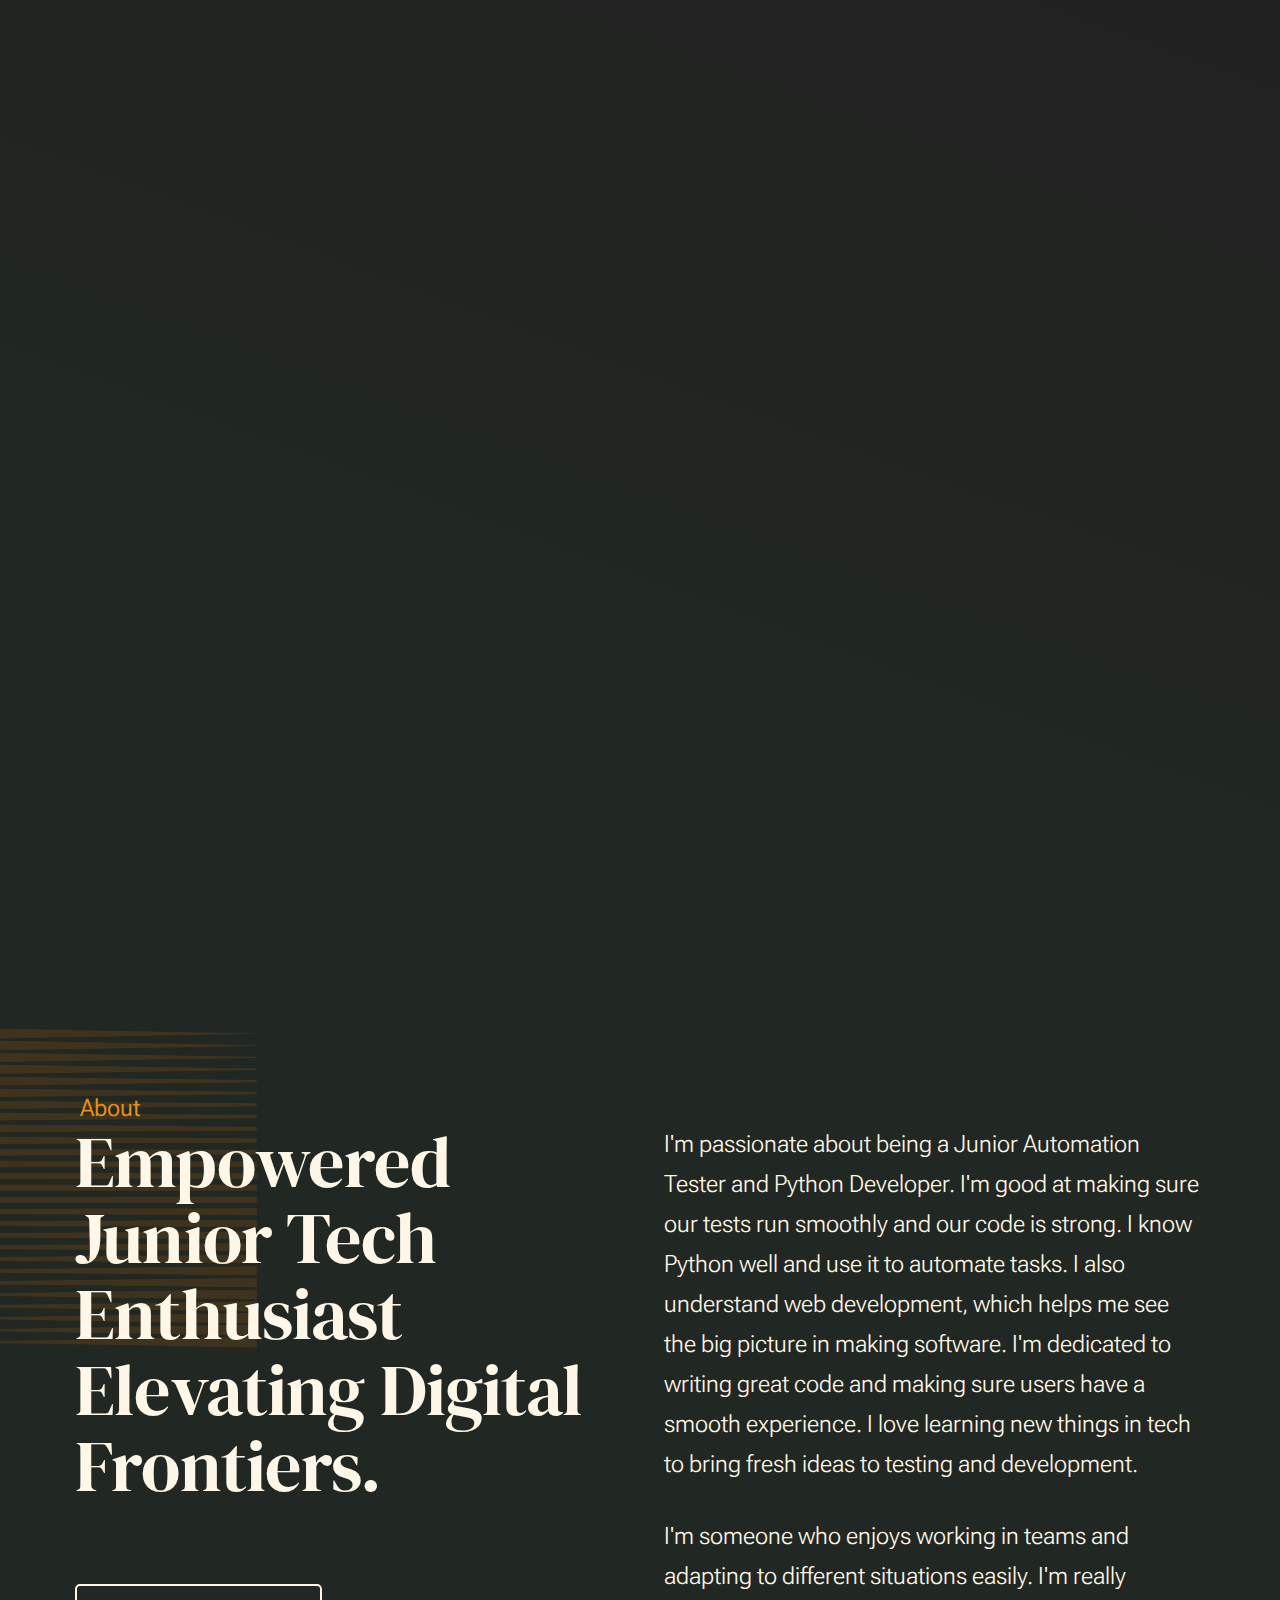
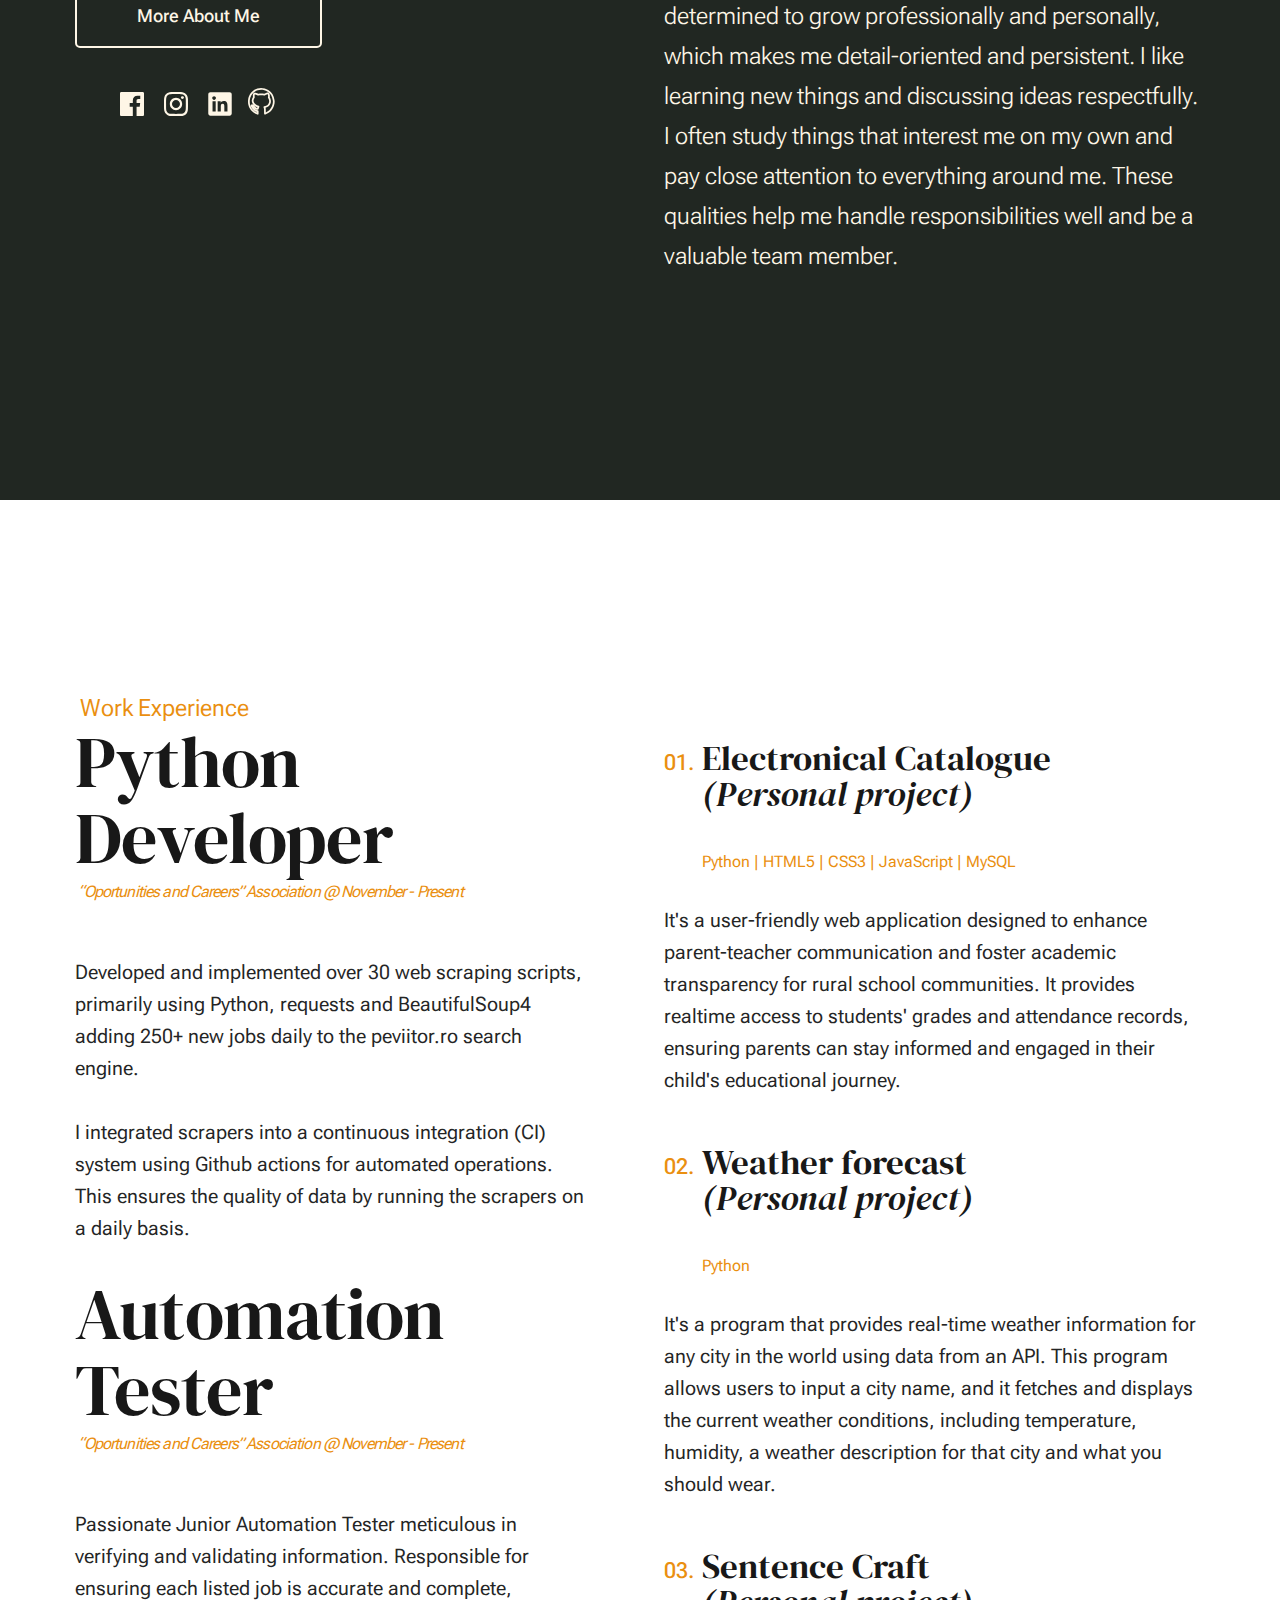
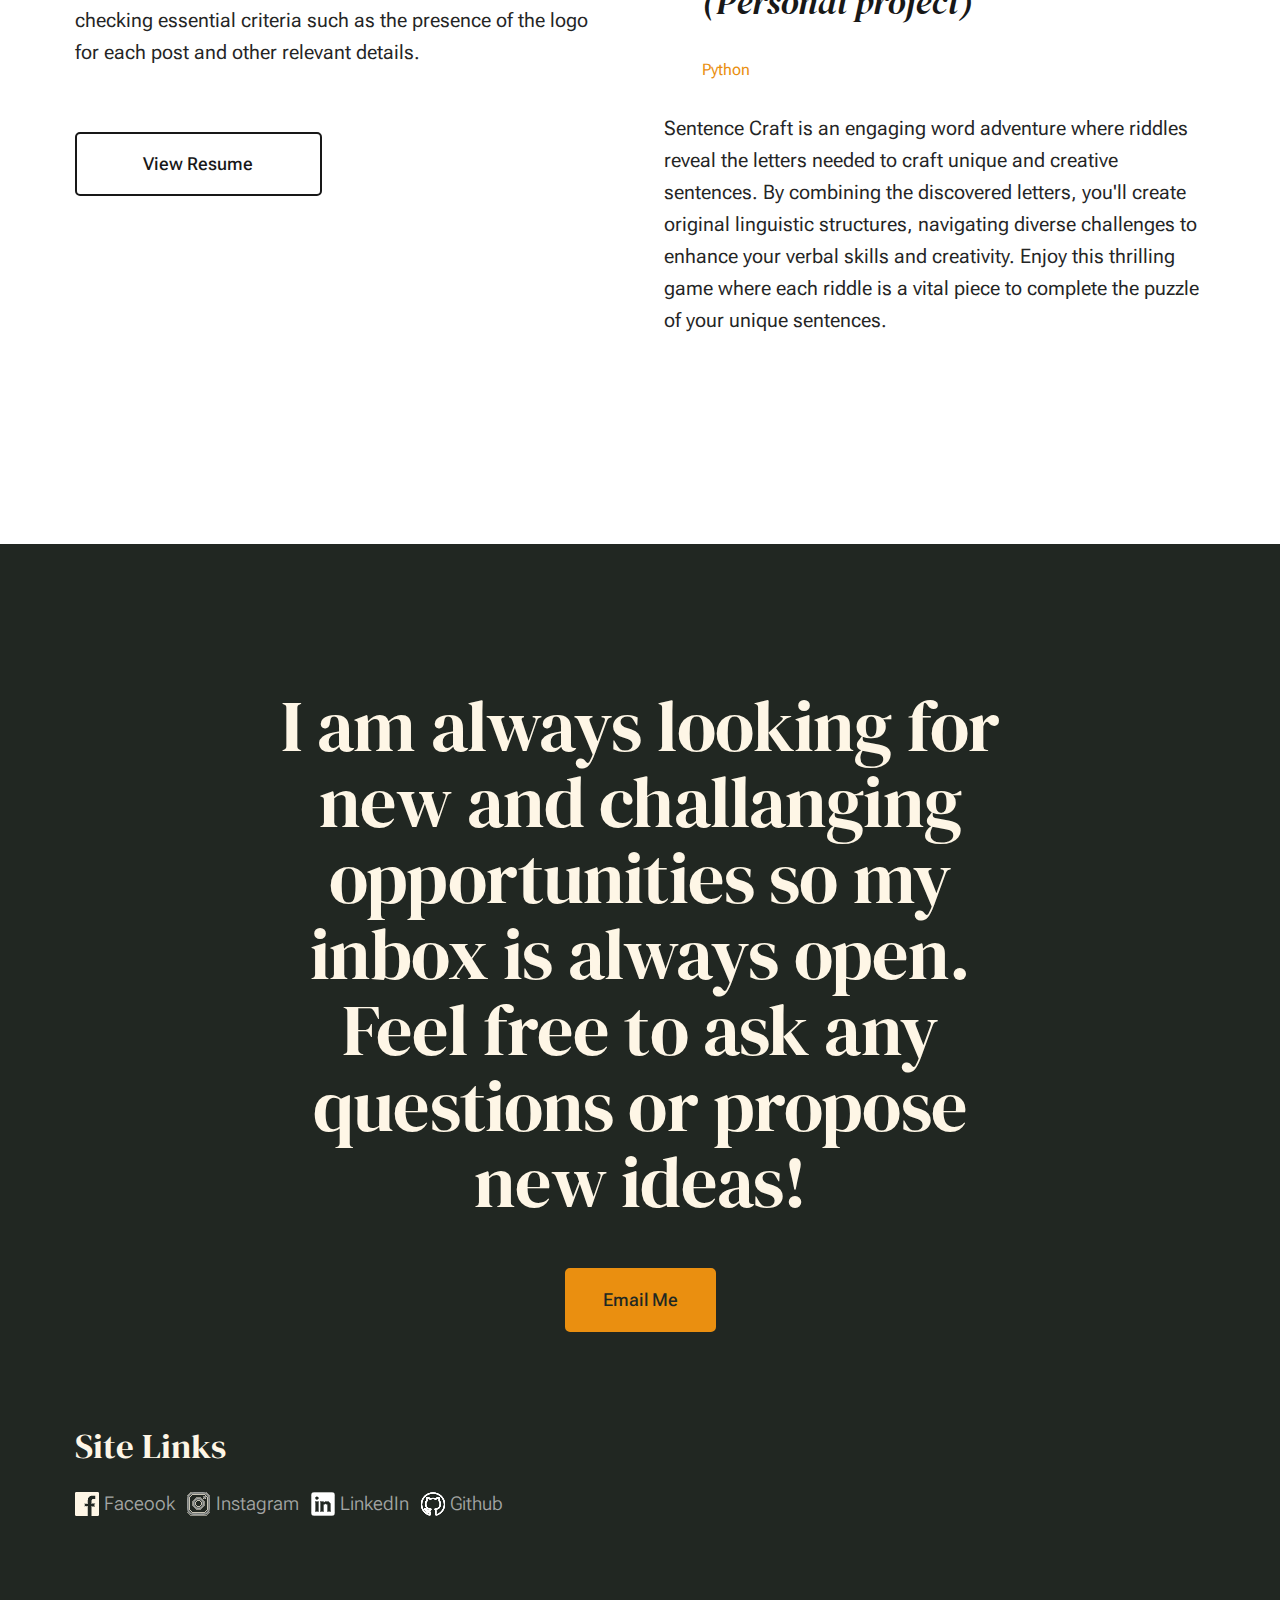
==== commit cfa8eb7a: "Major update: adding footer imgs" ====
--- a/index.html
+++ b/index.html
@@ -311,47 +311,67 @@
 
             </section> <!-- end s-expertise -->
           
-
-        </section> <!-- s-content-->
-
-        <!-- # footer 
+<!-- # cta
         ================================================== -->
-        <footer class="s-footer " id="footer">
-            <div class="row s-footer__content">
-                        
-                <div class="column xl-3 lg-6 md-12 s-footer__block s-footer__site-links">
-                    <h3>Site Links</h3>
-                    <ul class="link-list">
-                        <li><a href="https://www.facebook.com/matei.babb">Facebook</a></li>
-                        <li><a href="https://www.instagram.com/mateibab_/">Instagram</a></li>
-                        <li><a href="https://www.linkedin.com/in/mateibabaua/">LinkedIn</a></li>
-                        <li><a href="https://github.com/MateiBabaua">GitHub</a></li>
-                    </ul>
+        <section id="cta" class="s-cta">
+
+            <div class="row row-x-center text-center">
+                <div class="column xl-8 lg-12">
+
+                    <div class="s-cta__content">
+                        <h2 class="text-display-title">I am always looking for new and challanging opportunities 
+                        so my inbox is always open. Feel free to ask any questions
+                        or propose new ideas!
+                        </h2>
+
+
+                        <p class="lead">
+                        </p>
+                        <a class="btn btn--primary s-header__contact-btn" href="mailto:mateibabaua@gmail.com">Email Me</a>
+                    </div>
+
                 </div>
-                <div class="column xl-3 lg-6 md-12 tab-12 s-footer__block s-footer__newsletter">
-                    <h3>Let's have a talk</h3>
-
-                    <p>
-                    I am always looking for new and challanging opportunities 
-                    so my inbox is always open. Feel free to ask any questions
-                    or propose new ideas!
-                    </p>
-
-                    <div class="subscribe-form">
-                        <form id="mc-form" class="mc-form">
-                            <a class="btn btn--primary s-header__contact-btn" href="mailto:mateibabaua@gmail.com">Email Me</a>
-                            <!-- <div style="position: absolute; left: -5000px;" aria-hidden="true"><input type="text" name="b_cdb7b577e41181934ed6a6a44_9a91cfe7b3" tabindex="-1" value=""></div> -->
-                            <div class="mc-status"></div>
-                        </form>
+            </div>
+
+        
+
+
+            <div id="footer">
+                <div class="s-footer row s-footer__content">
+
+                    <div class="column xl-3 lg-6 md-12 s-footer__block s-footer__site-links">
+                        <h3>Site Links</h3>
+                        <ul class="social-list link-list">
+                            <img src="/images/Facebook.png" class="social-list link-list">
+                            <li>
+                                <a href="https://www.facebook.com/matei.babb" style="margin-left: 5px;">Faceook</a>
+                            </li>
+                            <img src="/images/Instagram.png" class="social-list link-list">
+                            <li>
+                                <a href="https://www.instagram.com/mateibab_/" style="margin-left: 5px;">Instagram</a>   
+                            </li>
+                            <img src="/images/Linkedin.png" class="social-list link-list">
+                            <li>
+                                <a href="https://www.linkedin.com/in/mateibabaua/" style="margin-left: 5px;">LinkedIn</a>
+                            </li>
+                            <img src="/images/Github.png" class="social-list link-list">
+                            <li>
+                                <a href="https://github.com/MateiBabaua" style="margin-left: 5px;">Github</a>
+                            </li>
+                        </ul>
                     </div>
-                </div>
-            </div>    
+                </div>    
                 <div class="column xl-6 lg-12">
                 </div>
                 <div class="ss-go-top">
                 </div> <!-- end ss-go-top -->
-            
-        </footer> <!-- end s-footer -->
+                
+            </div>
+
+        </section> <!-- end s-cta -->
+        </section> <!-- s-content-->
+
+        
 
     </div> <!-- end page-wrap -->
 
--- a/css/styles.css
+++ b/css/styles.css
@@ -3860,8 +3860,6 @@
 
 /* ===================================================================
  * # ABOUT
- *
- *
  * ------------------------------------------------------------------- */
 .s-about {
 	padding-top     : var(--vspace-6);
@@ -3930,8 +3928,6 @@
 
 /* ===================================================================
  * # EXPERTISE
- *
- *
  * ------------------------------------------------------------------- */
 .s-expertise {
 	padding-top   : var(--vspace-6);
@@ -3951,118 +3947,6 @@
 		padding-top: var(--vspace-5);
 	}
 }
-
-
-
-/* ===================================================================
- * # CLIENTS
- *
- *
- * ------------------------------------------------------------------- */
-.s-clients {
-	padding-top     : var(--vspace-6);
-	padding-bottom  : var(--vspace-4);
-	background-color: var(--color-3);
-}
-
-.s-clients__content-block:first-child {
-	margin-bottom: var(--vspace-1_75);
-}
-
-.s-clients__content-block:first-child .grid-block {
-	--grid-gap-v: 0;
-}
-
-.s-clients__content-block:first-child .grid-section-split__primary {
-	grid-row: auto;
-}
-
-/* --------------------------------------------------------------------
- * ## clients list
- * -------------------------------------------------------------------- */
-.clients-list {
-	display     : flex;
-	flex-flow   : row wrap;
-	border-color: rgba(0, 0, 0, 0.2);
-	border-style: solid;
-	border-width: 1px 0 0 1px;
-	margin-top  : 0;
-}
-
-.clients-list__item {
-	flex        : none;
-	width       : 20%;
-	border-color: rgba(0, 0, 0, 0.2);
-	border-width: 1px;
-	text-align  : center;
-	padding     : 0;
-}
-
-.clients-list__item a {
-	display   : block;
-	padding   : var(--vspace-1) var(--vspace-0_75);
-	transition: all 0.5s ease-in;
-}
-
-.clients-list__item a:focus,
-.clients-list__item a:hover {
-	background-color: var(--color-3-dark);
-}
-
-.clients-list__item img {
-	margin        : 0;
-	transform     : scale(0.95);
-	transition    : all 0.5s ease-in;
-	vertical-align: bottom;
-}
-
-.clients-list__item:nth-child(n) {
-	border-style: none solid solid none;
-}
-
-/* ------------------------------------------------------------------- 
- * responsive:
- * clients
- * ------------------------------------------------------------------- */
-@media screen and (max-width: 1600px) {
-	.clients-list__item {
-		width: 25%;
-	}
-}
-
-@media screen and (max-width: 1200px) {
-	.s-clients__content-block:first-child .grid-section-split__primary {
-		margin-top: 0;
-	}
-
-	.clients-list__item {
-		width: 33.3333%;
-	}
-}
-
-@media screen and (max-width: 900px) {
-	.clients-list__item {
-		width: 50%;
-	}
-}
-
-@media screen and (max-width: 600px) {
-	.clients-list__item a {
-		padding: var(--vspace-1) var(--vspace-0_25);
-	}
-}
-
-@media screen and (max-width: 460px) {
-	.clients-list__item {
-		width: 100%;
-	}
-
-	.clients-list__item a {
-		padding: var(--vspace-0_75) var(--vspace-0_75);
-	}
-}
-
-
 
 /* ===================================================================
  * # CTA
@@ -4101,73 +3985,13 @@
 }
 
 
-
-/* ===================================================================
- * # JOURNAL
- *
- *
- * ------------------------------------------------------------------- */
-.s-journal {
-	padding-top     : var(--vspace-6);
-	padding-bottom  : var(--vspace-3);
-	background-color: #181818;
-	color           : rgba(255, 255, 255, 0.6);
-	border-bottom   : 1px solid rgba(255, 255, 255, 0.05);
-}
-
-.s-journal a {
-	color: var(--color-1);
-}
-
-.s-journal a:focus,
-.s-journal a:hover {
-	color: var(--color-3-dark);
-}
-
-.s-journal h3 a {
-	color: var(--color-3);
-}
-
-.s-journal h3 a:focus,
-.s-journal h3 a:hover {
-	color: var(--color-3);
-}
-
-.s-journal .section-header {
-	margin: 0 auto;
-}
-
-.s-journal .text-display-title,
-.s-journal h3 {
-	color: var(--color-3);
-}
-
-.s-journal .text-pretitle,
-.s-journal .text-display-title {
-	width : min(900px, 100%);
-	margin: 0 auto;
-}
-
-.s-journal .blog-card-title a {
-	color: var(--color-3);
-}
-
-.s-journal__content-main {
-	margin-top: var(--vspace-2);
-}
-
-
-
 /* ===================================================================
  * # FOOTER
- *
- *
  * ------------------------------------------------------------------- */
 .s-footer {
 	font-size       : calc(var(--text-size) * 0.95);
 	font-weight     : 300;
 	color           : rgba(255, 255, 255, 0.6);
-	background-color: #181818;
 	padding-top     : var(--vspace-3);
 	padding-bottom  : var(--vspace-3);
 }
@@ -4202,7 +4026,6 @@
 }
 
 .s-footer .link-list {
-	list-style : none;
 	margin-left: 0;
 }
 
@@ -4218,61 +4041,6 @@
 .s-footer .link-list a:focus,
 .s-footer .link-list a:hover {
 	color: var(--color-3);
-}
-
-/* ------------------------------------------------------------------- 
- * ## newsletter
- * ------------------------------------------------------------------- */
-.s-footer__newsletter input[type=email] {
-	margin-bottom   : var(--vspace-0_5);
-	background-color: var(--color-gray-18);
-}
-
-.s-footer__newsletter input[type=email]:focus {
-	color           : var(--color-3);
-	background-color: var(--color-gray-18);
-	box-shadow      : 0 0 5px var(--color-1-dark);
-	border          : 1px solid var(--color-1-darker);
-}
-
-.s-footer__newsletter .mc-status {
-	width      : 100%;
-	margin-top : var(--vspace-0_125);
-	font-size  : var(--text-sm);
-	font-weight: 400;
-	line-height: var(--vspace-0_75);
-	color      : var(--color-1);
-}
-
-/* ------------------------------------------------------------------- 
- * ## copyright
- * ------------------------------------------------------------------- */
-.ss-copyright {
-	margin: 0 var(--vspace-2) 0 0;
-}
-
-.ss-copyright a {
-	color: var(--color-gray-5);
-}
-
-.ss-copyright a:focus,
-.ss-copyright a:hover {
-	color: var(--color-1);
-}
-
-.ss-copyright span {
-	display: inline-block;
-}
-
-.ss-copyright span::after {
-	content: "|";
-	display: inline-block;
-	padding: 0 0.8rem 0 1rem;
-	color  : rgba(255, 255, 255, 0.05);
-}
-
-.ss-copyright span:last-child::after {
-	display: none;
 }
 
 /* ------------------------------------------------------------------- 
@@ -4364,8 +4132,6 @@
 
 /* ===================================================================
  * # BLOG STYLES 
- *
- *
  * ------------------------------------------------------------------- */
 .entry__header {
 	--width-grid-max: min(90%, var(--width-narrower));
@@ -4548,8 +4314,6 @@
 
 /* ===================================================================
  * # PAGE STYLES 
- *
- *
  * ------------------------------------------------------------------- */
 .pagemedia {
 	margin-bottom: var(--vspace-2_5);
@@ -4568,93 +4332,3 @@
 	margin-top: 0;
 }
 
-/* --------------------------------------------------------------------
- * ## services page
- * -------------------------------------------------------------------- */
-.list-services {
-	list-style : none;
-	font-size  : calc(var(--text-size) * 0.95);
-	font-weight: 400;
-	color      : var(--color-text-dark);
-	border-top : 1px dotted var(--color-border);
-	margin-top : calc(var(--vspace-0_25) * -1);
-	margin-left: 0;
-}
-
-.list-services li {
-	display      : block;
-	border-bottom: 1px dotted var(--color-border);
-	padding      : 0.6rem 0;
-	padding-left : 2.8rem;
-	position     : relative;
-}
-
-.list-services li::before {
-	content         : "";
-	display         : block;
-	height          : 6px;
-	width           : 6px;
-	background-color: var(--color-2);
-	border-radius   : 50%;
-	position        : absolute;
-	left            : 0.4rem;
-	top             : calc(0.8rem + var(--vspace-0_375));
-}
-
-/* --------------------------------------------------------------------
- * ## contact page
- * -------------------------------------------------------------------- */
-.contact-cta {
-	margin-bottom: var(--vspace-2);
-}
-
-.contact-btn {
-	display        : flex;
-	justify-content: center;
-	align-items    : center;
-}
-
-.contact-btn svg {
-	margin-right: 1rem;
-	height      : var(--vspace-0_75);
-	width       : var(--vspace-0_75);
-}
-
-.contact-btn svg path {
-	fill: var(--color-text);
-}
-
-.contact-block {
-	margin-bottom: var(--vspace-1_25);
-}
-
-.contact-block a {
-	color: var(--color-text);
-}
-
-.contact-block a:focus,
-.contact-block a:hover {
-	color: var(--color-link);
-}
-
-.contact-block h6 {
-	margin-top   : 0;
-	margin-bottom: var(--vspace-0_125);
-}
-
-.contact-social {
-	margin-top: var(--vspace-0_375);
-}
-
-.contact-social svg path {
-	fill: var(--color-text);
-}
-
-.contact-list {
-	list-style : none;
-	margin-left: 0;
-}
-
-.contact-list li {
-	padding-left: 0;
-}
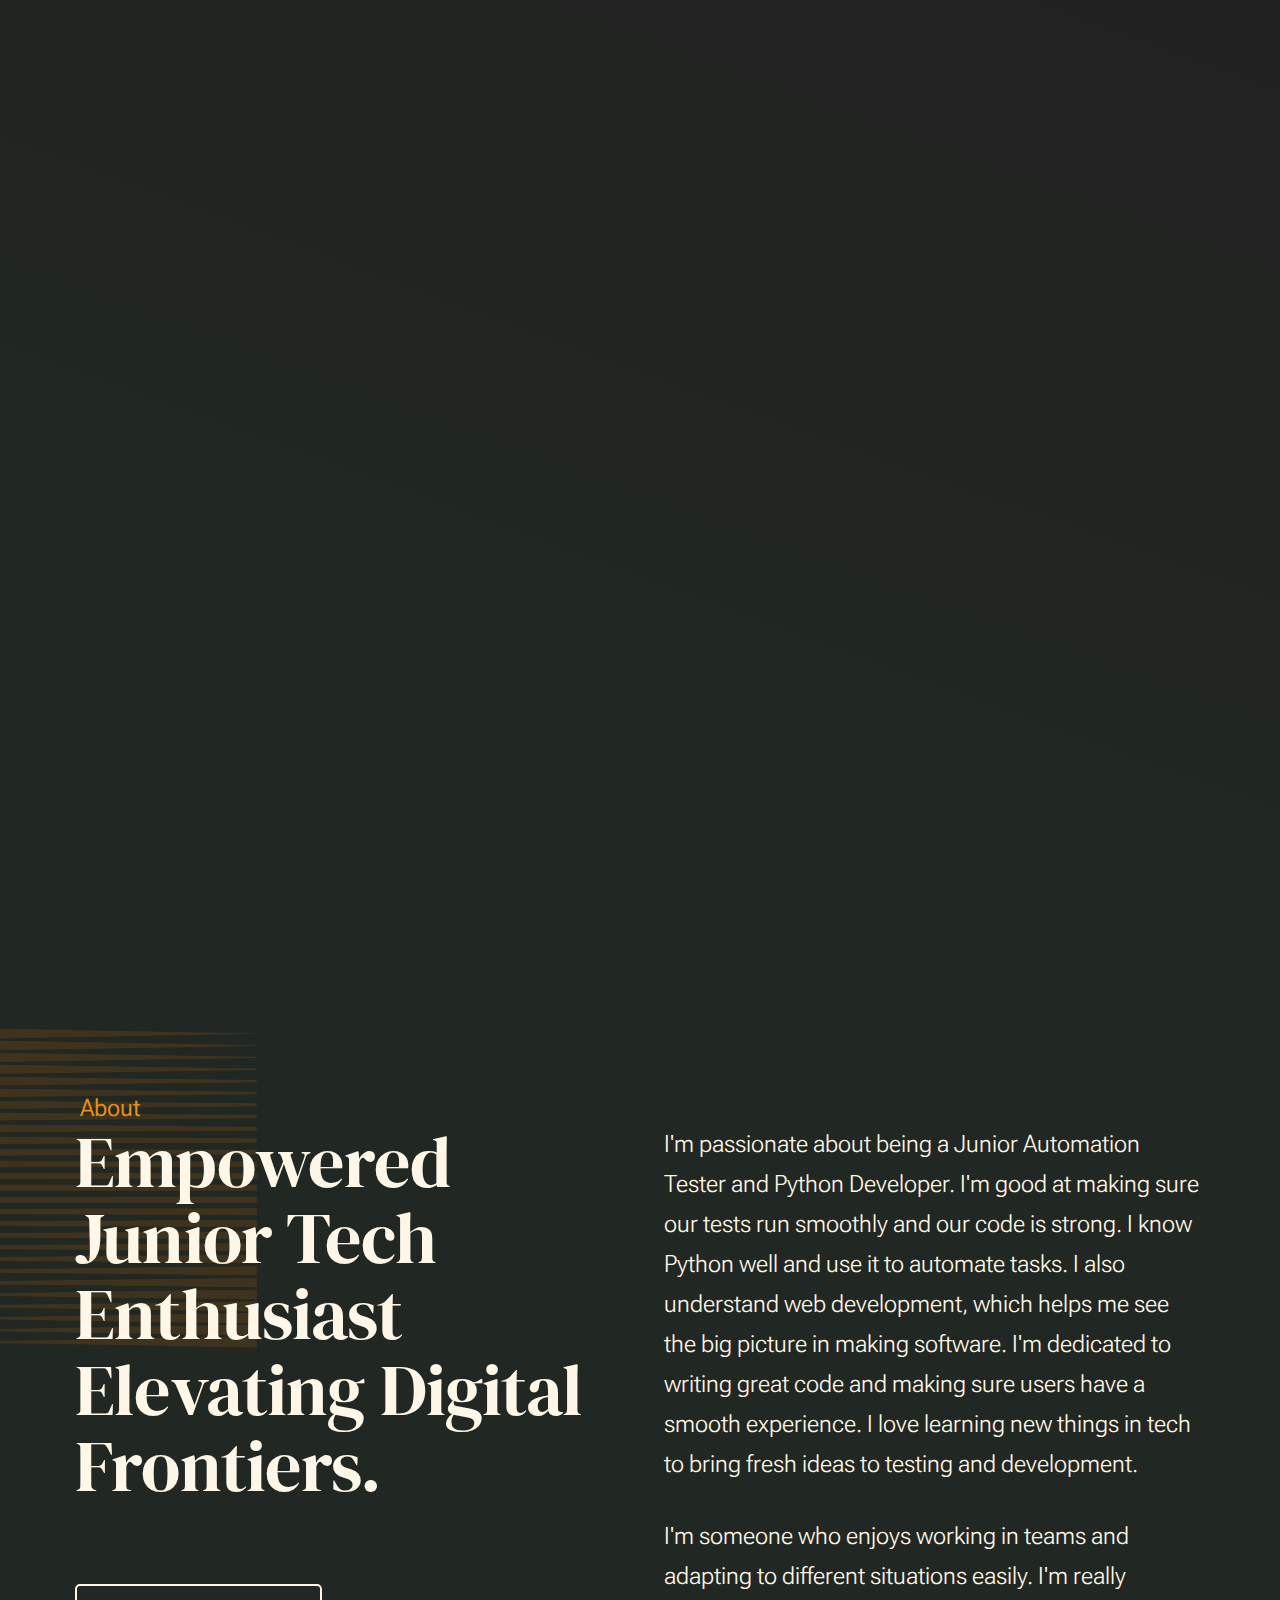
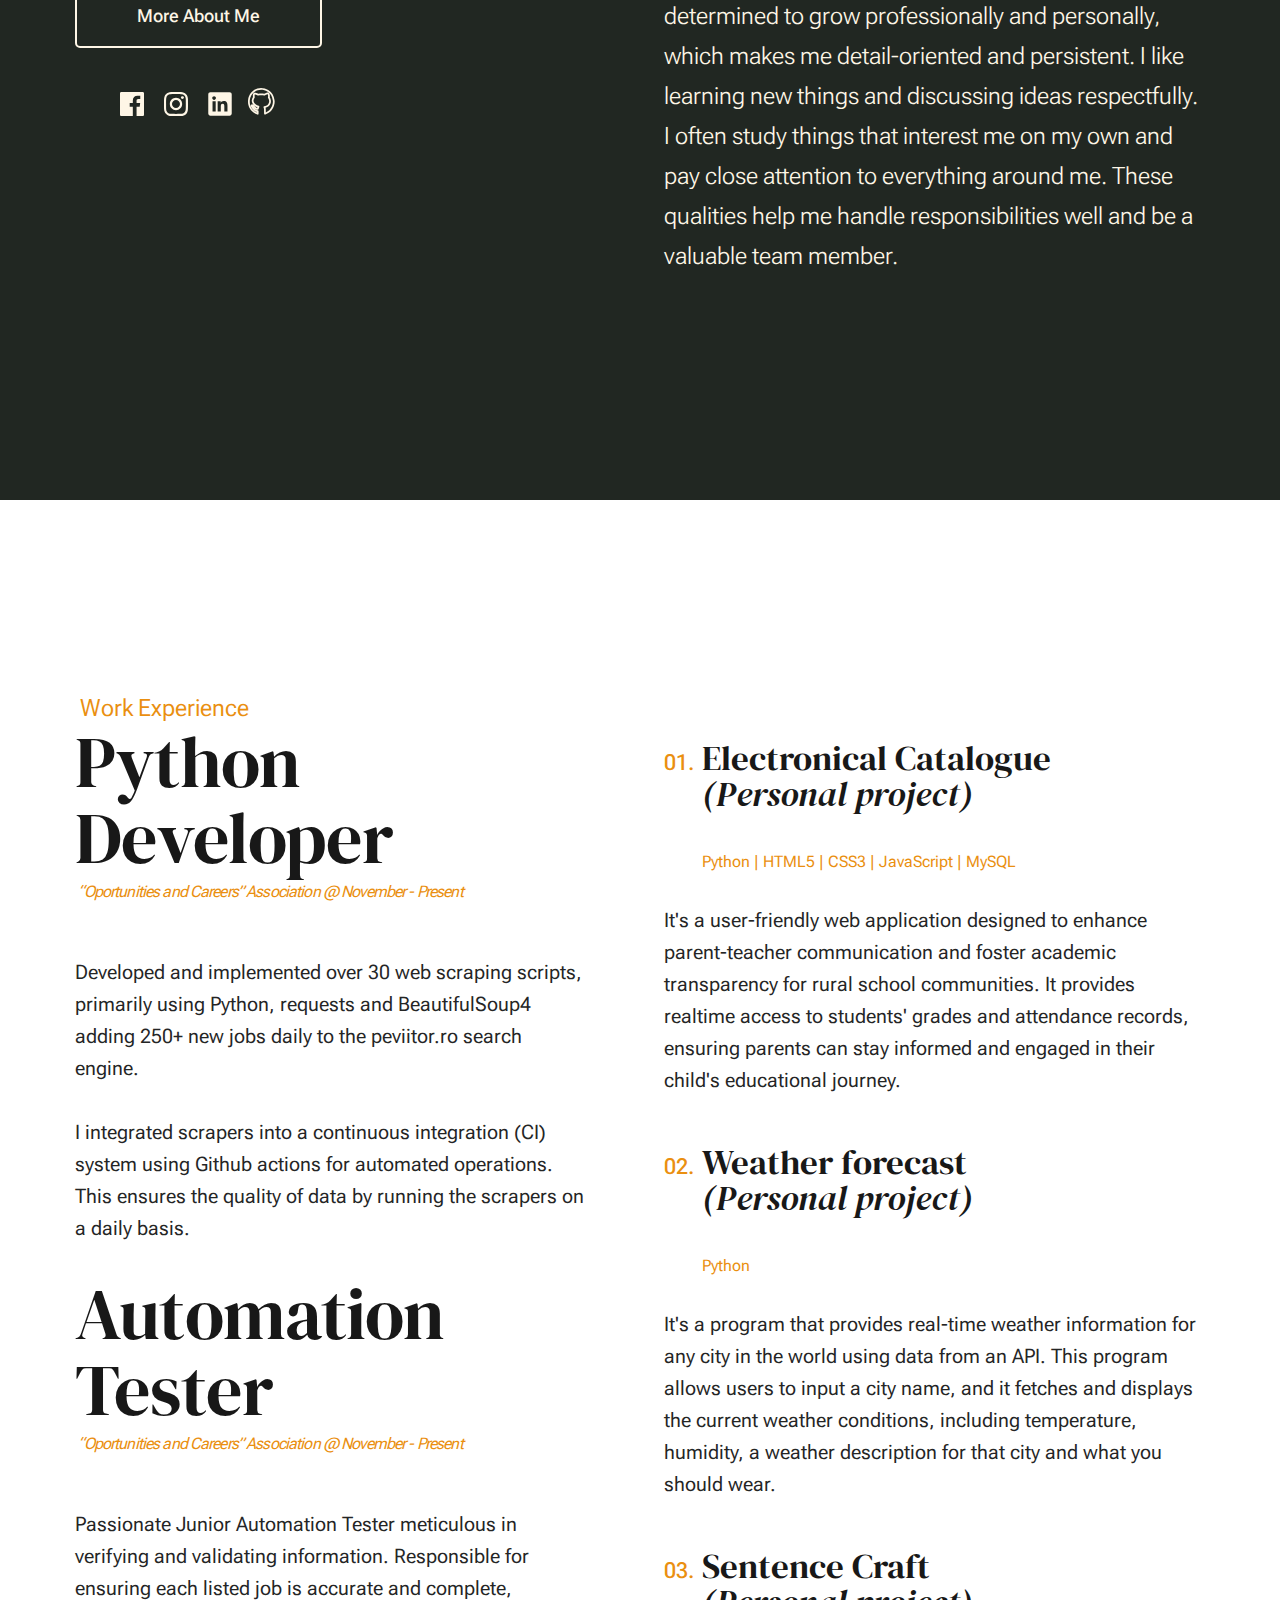
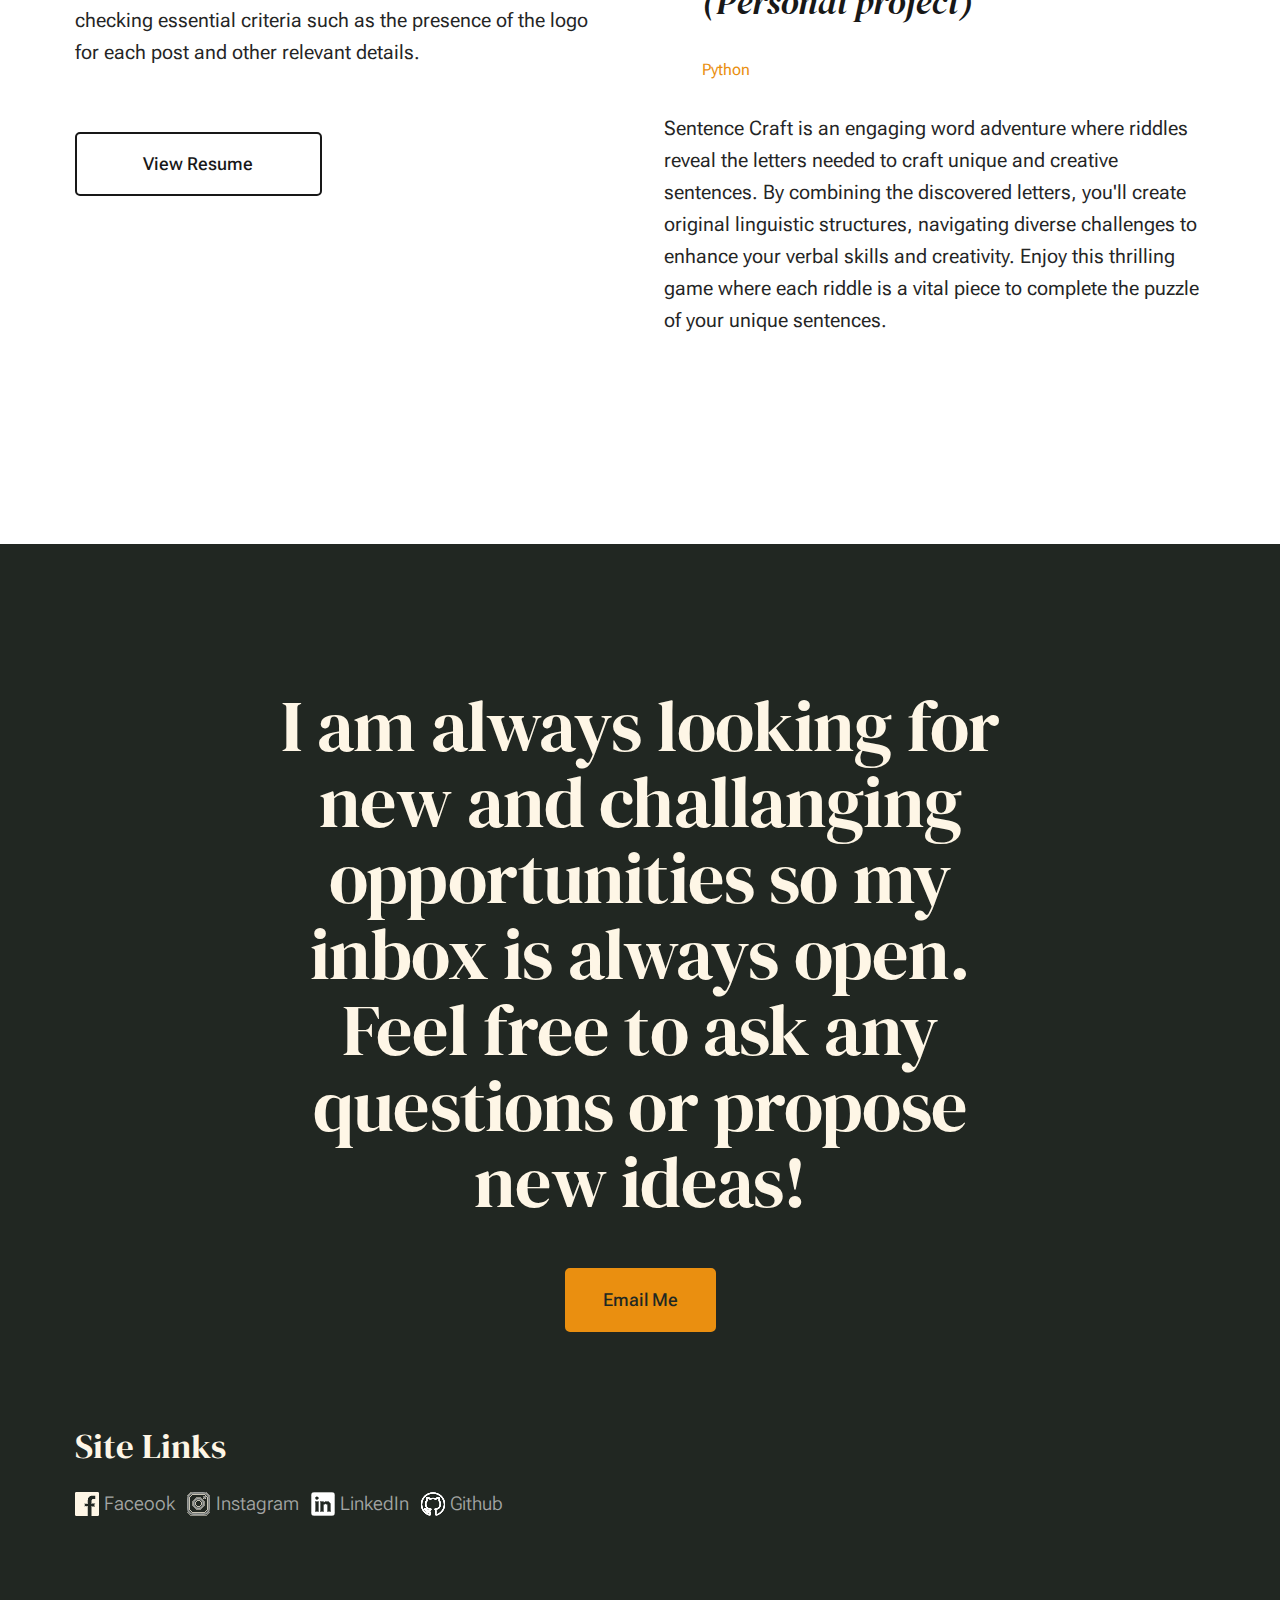
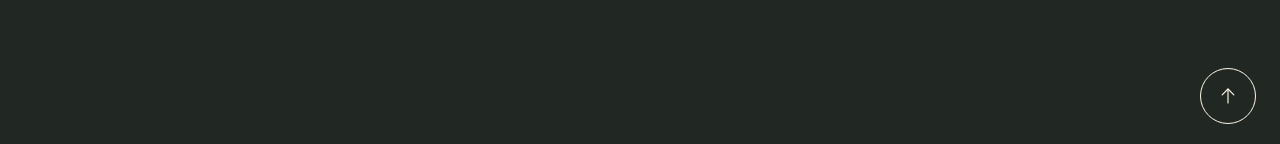
==== commit 0e2a3fed: "Added go to top button" ====
--- a/index.html
+++ b/index.html
@@ -363,9 +363,13 @@
                 </div>    
                 <div class="column xl-6 lg-12">
                 </div>
+        
                 <div class="ss-go-top">
+                    <a class="smoothscroll" title="Back to Top" href="#top">
+                        <svg xmlns="http://www.w3.org/2000/svg" viewBox="0 0 24 24" width="36" height="36" fill="none" stroke="#ffffff" stroke-width="1" stroke-linecap="round" stroke-linejoin="round">&lt;!--!  Atomicons Free 1.00 by @atisalab License - https://atomicons.com/license/ (Icons: CC BY 4.0) Copyright 2021 Atomicons --&gt;<polyline points="17 11 12 6 7 11"></polyline><line x1="12" y1="18" x2="12" y2="6"></line></svg>
+                    </a>
                 </div> <!-- end ss-go-top -->
-                
+                            
             </div>
 
         </section> <!-- end s-cta -->
--- a/css/styles.css
+++ b/css/styles.css
@@ -4026,6 +4026,7 @@
 }
 
 .s-footer .link-list {
+	list-style : none;
 	margin-left: 0;
 }
 
@@ -4049,7 +4050,7 @@
 .ss-go-top {
 	z-index : 2;
 	position: absolute;
-	bottom  : -0.8rem;
+	bottom  : 20px;
 	right   : var(--gutter);
 }
 
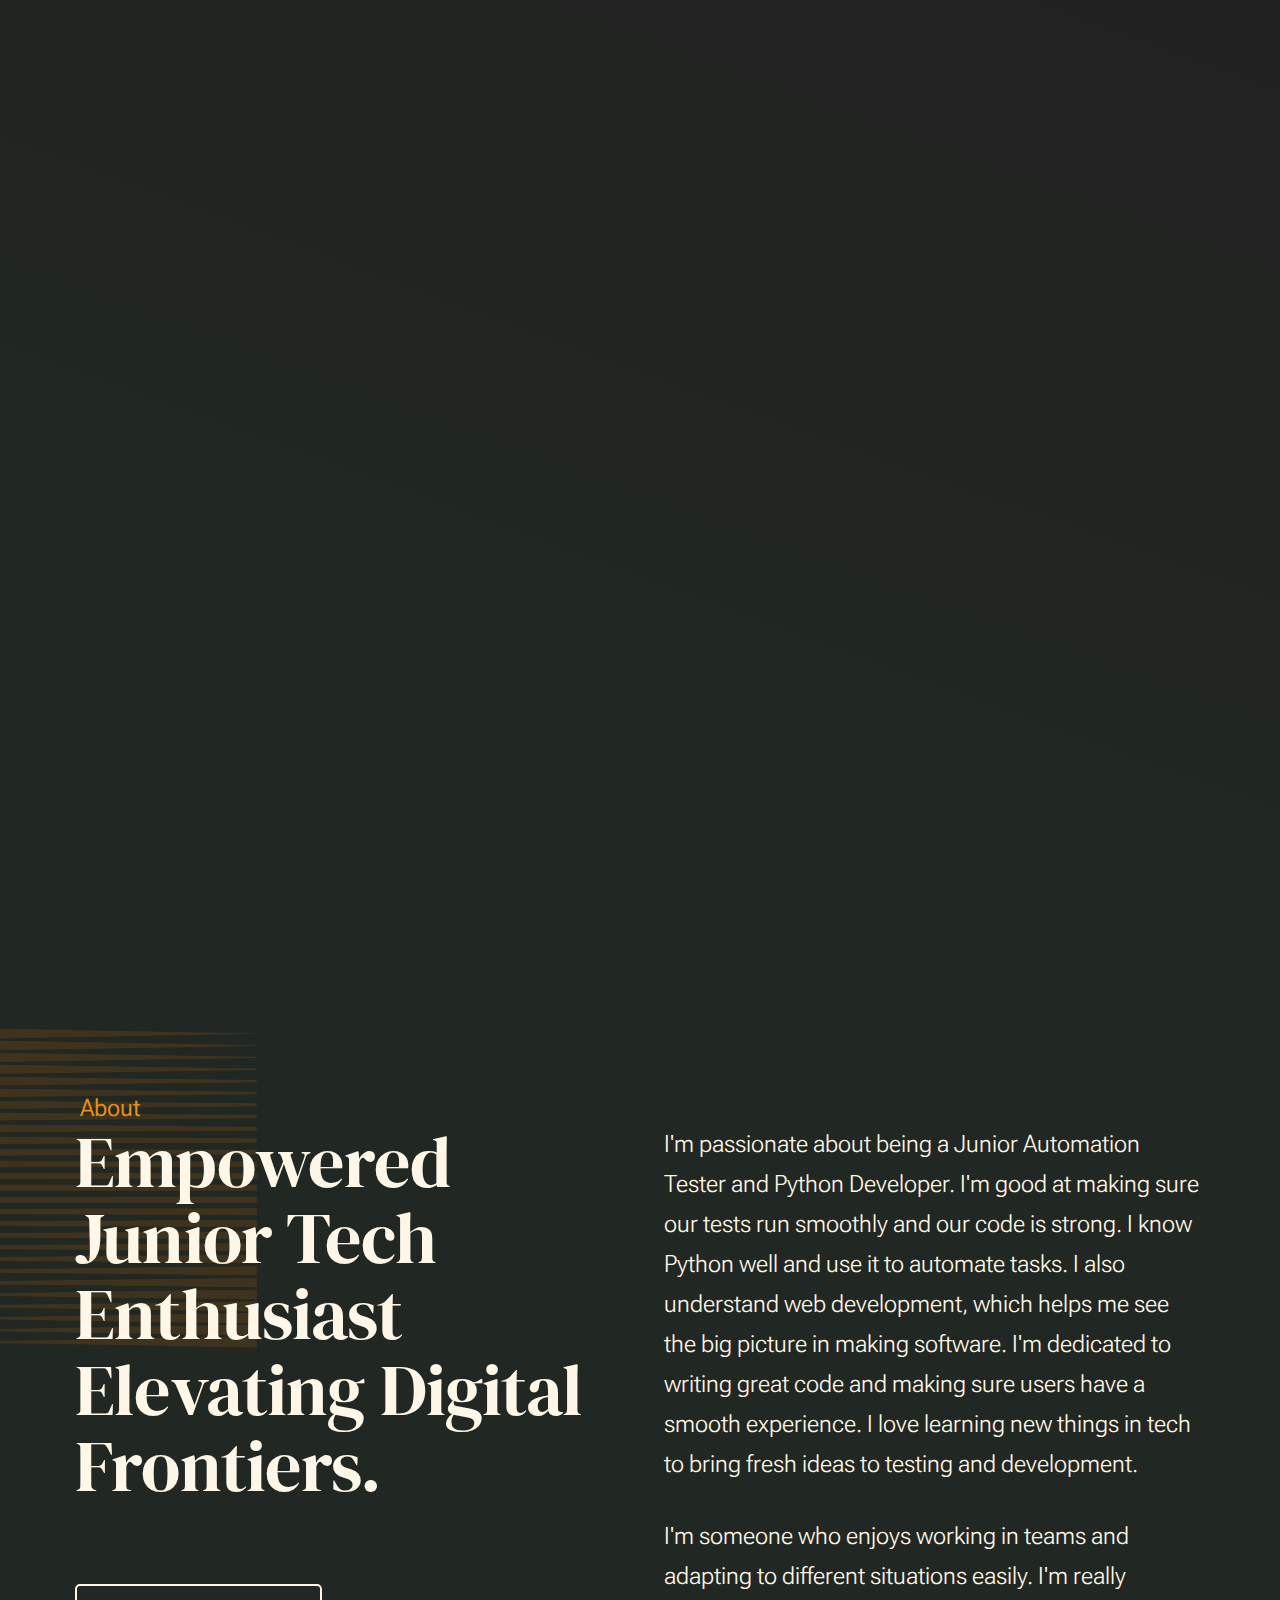
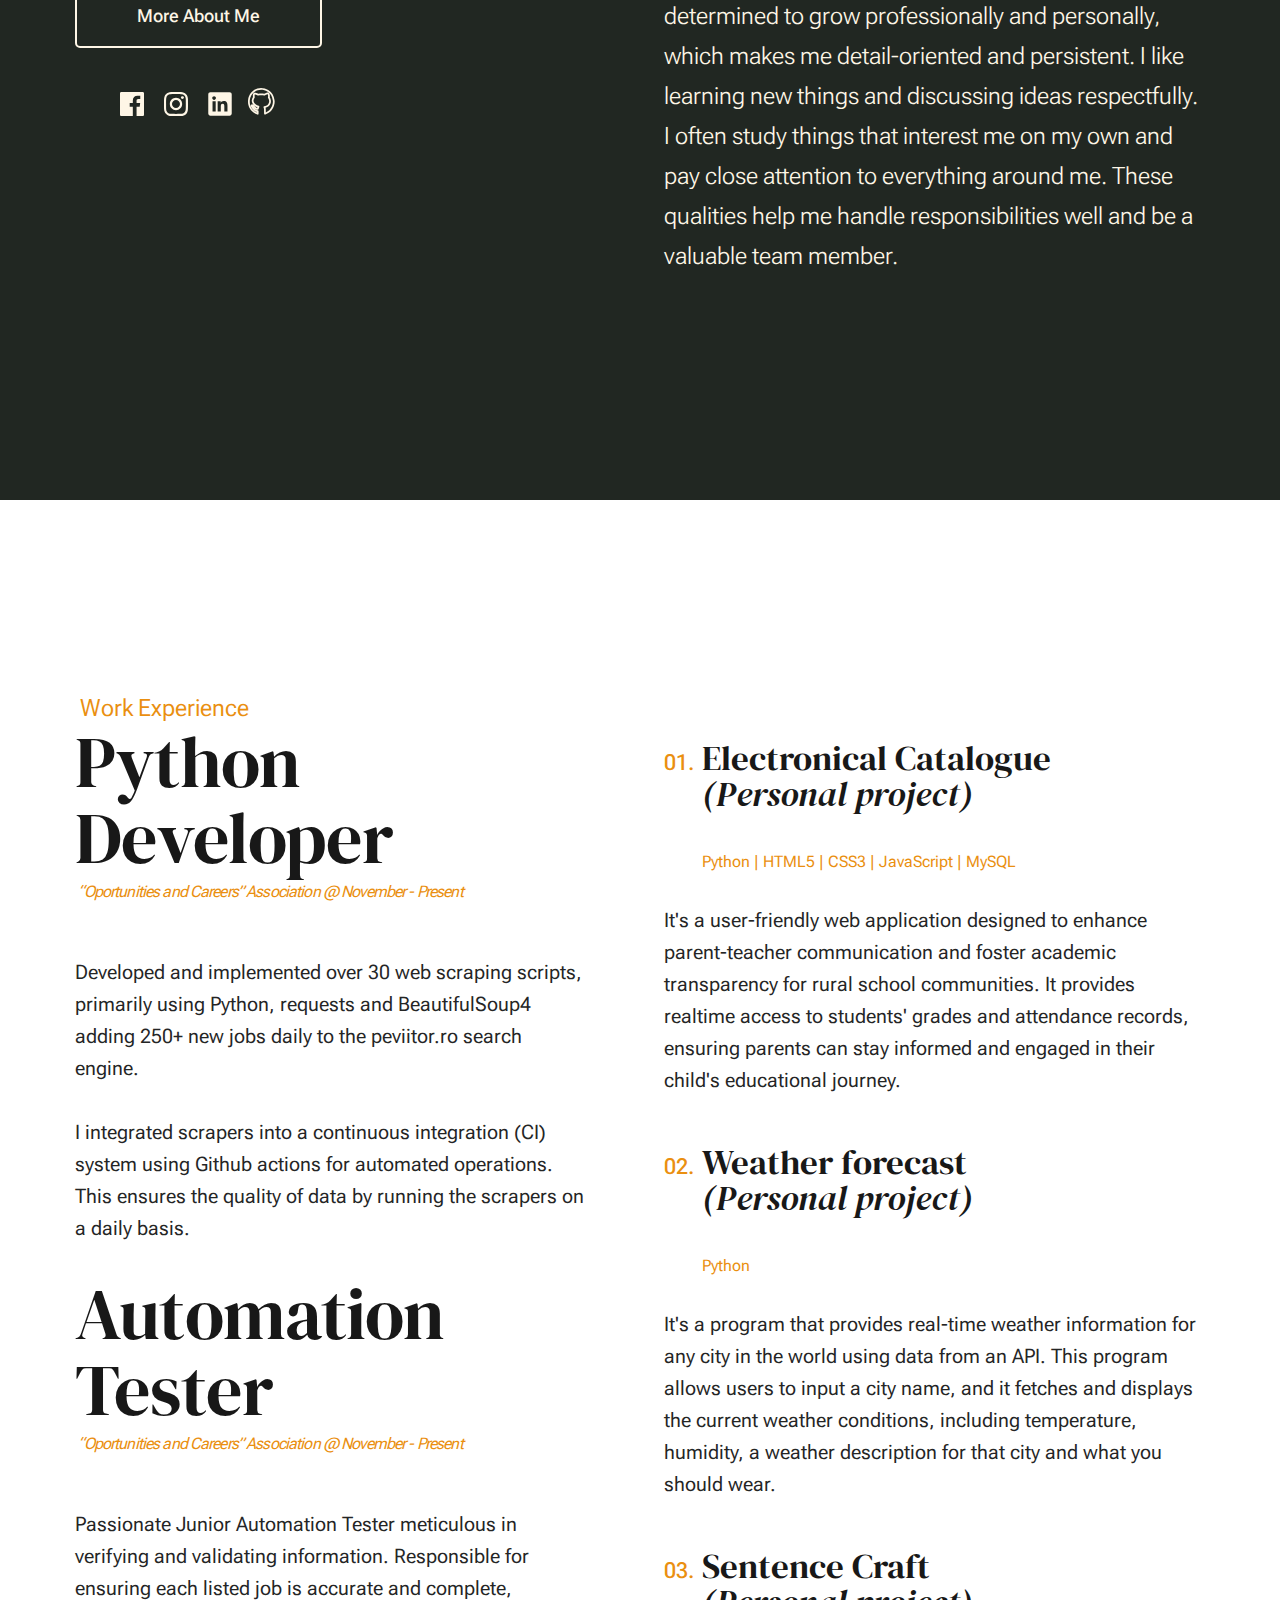
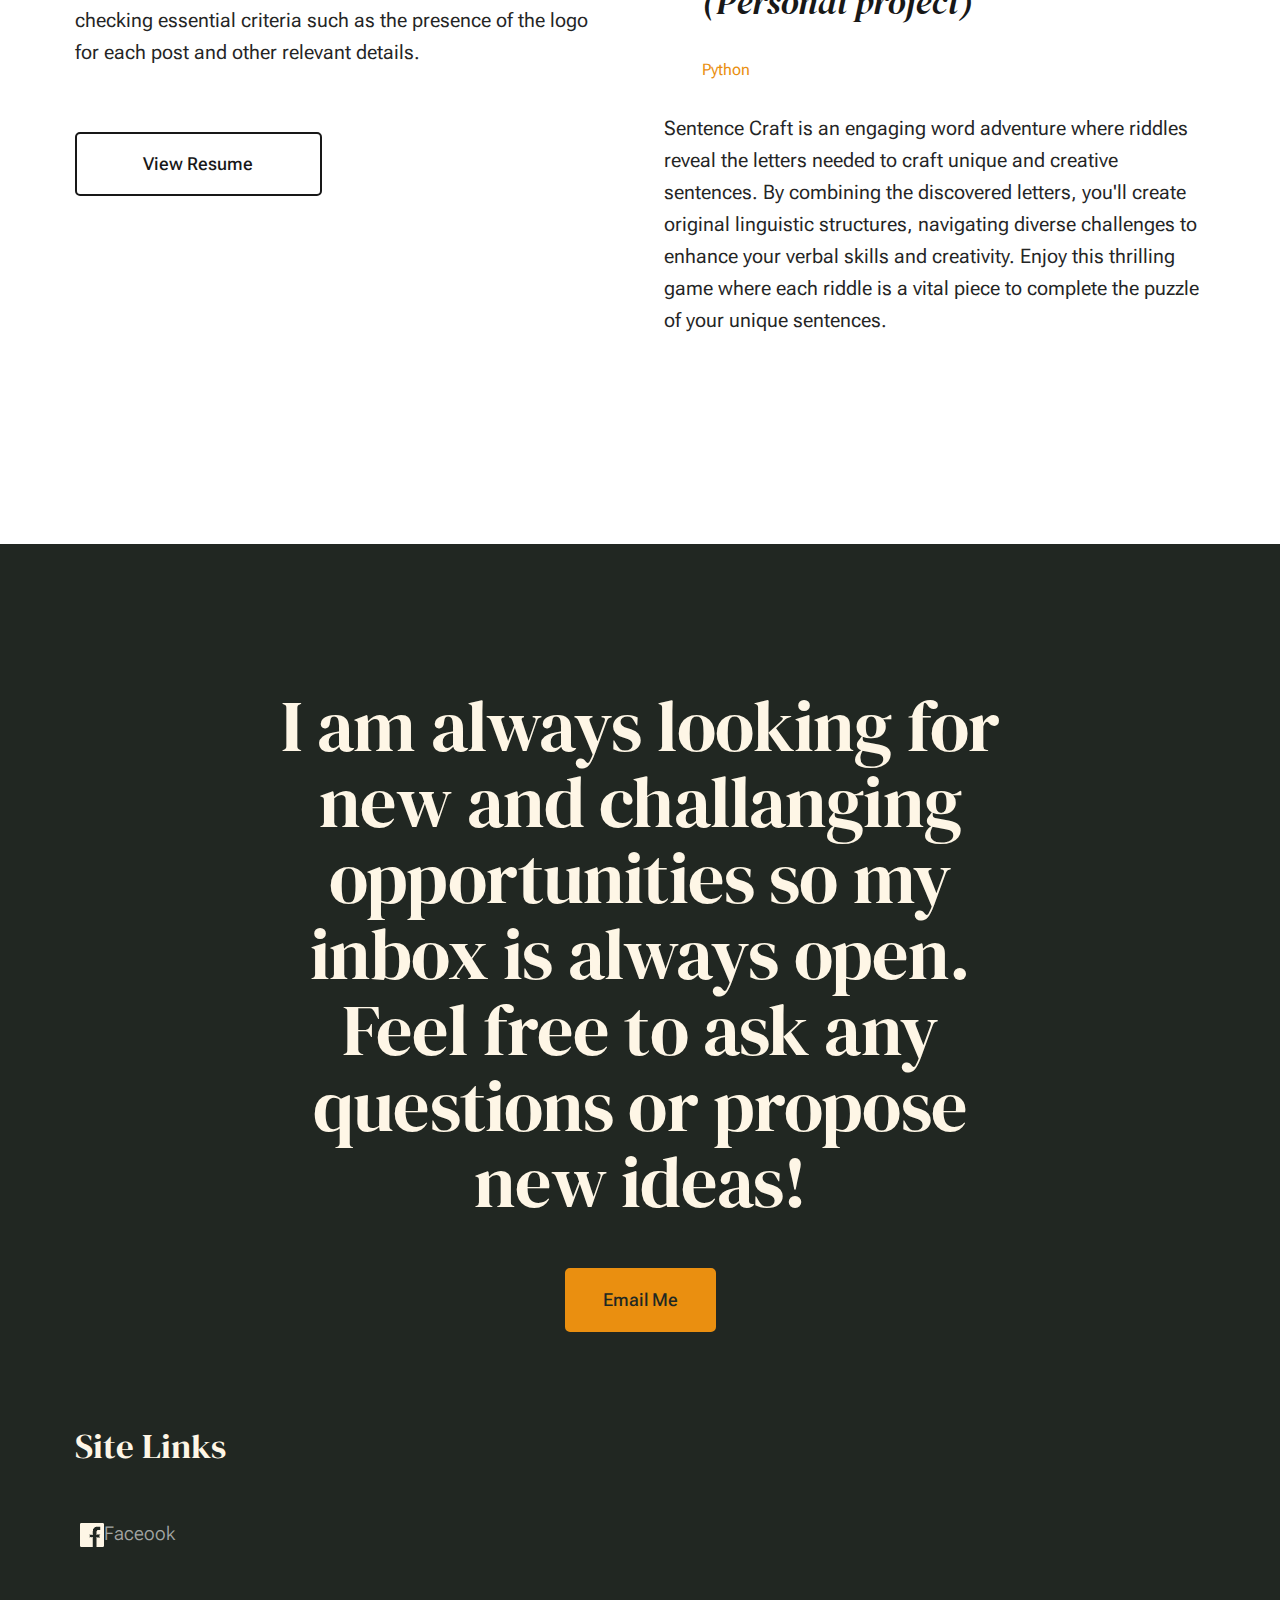
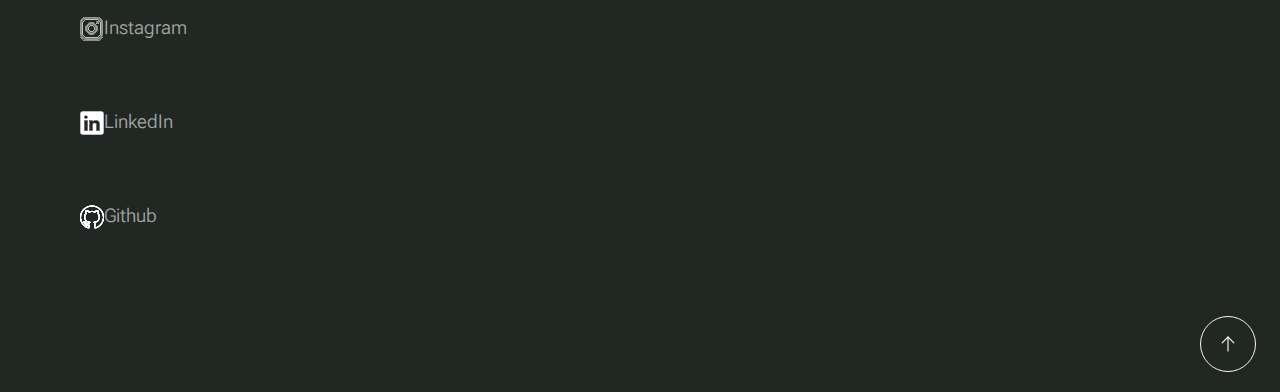
==== commit 6502cf1a: "CSS AND FOOTER" ====
--- a/index.html
+++ b/index.html
@@ -342,34 +342,47 @@
                     <div class="column xl-3 lg-6 md-12 s-footer__block s-footer__site-links">
                         <h3>Site Links</h3>
                         <ul class="social-list link-list">
-                            <img src="/images/Facebook.png" class="social-list link-list">
-                            <li>
-                                <a href="https://www.facebook.com/matei.babb" style="margin-left: 5px;">Faceook</a>
+
+                            <li class="social-item">
+
+                                <img src="/images/Facebook.png">
+                                <a href="https://www.facebook.com/matei.babb">
+                                    <p>Faceook</p>
+                                </a>
+
                             </li>
-                            <img src="/images/Instagram.png" class="social-list link-list">
-                            <li>
-                                <a href="https://www.instagram.com/mateibab_/" style="margin-left: 5px;">Instagram</a>   
+
+                            <li class="social-item">
+                                <img src="/images/Instagram.png">
+                                <a href="https://www.instagram.com/mateibab_/">
+                                    <p>Instagram</p>
+                                </a>
                             </li>
-                            <img src="/images/Linkedin.png" class="social-list link-list">
-                            <li>
-                                <a href="https://www.linkedin.com/in/mateibabaua/" style="margin-left: 5px;">LinkedIn</a>
+
+                            <li class="social-item">
+                                <img src="/images/Linkedin.png">
+                                <a href="https://www.linkedin.com/in/mateibabaua/">
+                                    <p>LinkedIn</p>
+                                </a>
                             </li>
-                            <img src="/images/Github.png" class="social-list link-list">
-                            <li>
-                                <a href="https://github.com/MateiBabaua" style="margin-left: 5px;">Github</a>
+
+                            <li class="social-item">
+                                <img src="/images/Github.png">
+                                <a href="https://github.com/MateiBabaua">
+                                    <p>Github</p>
+                                </a>
                             </li>
                         </ul>
                     </div>
                 </div>    
-                <div class="column xl-6 lg-12">
-                </div>
-        
-                <div class="ss-go-top">
-                    <a class="smoothscroll" title="Back to Top" href="#top">
-                        <svg xmlns="http://www.w3.org/2000/svg" viewBox="0 0 24 24" width="36" height="36" fill="none" stroke="#ffffff" stroke-width="1" stroke-linecap="round" stroke-linejoin="round">&lt;!--!  Atomicons Free 1.00 by @atisalab License - https://atomicons.com/license/ (Icons: CC BY 4.0) Copyright 2021 Atomicons --&gt;<polyline points="17 11 12 6 7 11"></polyline><line x1="12" y1="18" x2="12" y2="6"></line></svg>
-                    </a>
-                </div> <!-- end ss-go-top -->
-                            
+
+                 <div class="ss-go-top">
+                     <a class="smoothscroll" title="Back to Top" href="#top">
+                         <svg xmlns="http://www.w3.org/2000/svg" viewBox="0 0 24 24" width="36" height="36" fill="none" stroke="#ffffff" stroke-width="1" stroke-linecap="round" stroke-linejoin="round">&lt;!--!  Atomicons Free 1.00 by @atisalab License - https://atomicons.com/license/ (Icons: CC BY 4.0) Copyright 2021 Atomicons --&gt;<polyline points="17 11 12 6 7 11"></polyline><line x1="12" y1="18" x2="12" y2="6"></line></svg>
+                     </a>
+                 </div> <!-- end ss-go-top -->
+            
+                
             </div>
 
         </section> <!-- end s-cta -->
--- a/css/styles.css
+++ b/css/styles.css
@@ -2766,7 +2766,18 @@
 	display    : flex;
 	align-items: center;
 	list-style : none;
-	margin     : 0;
+	margin     : 0 0 0 0;
+}
+
+.social-item {
+	display: flex;
+	flex-direction: row;
+    align-items: center;
+	padding-right: 50px;
+}
+
+.social-item a {
+	padding-top: 3rem;
 }
 
 .social-list li {
@@ -2778,7 +2789,7 @@
 	margin-right: 0;
 }
 
-.social-list a {
+.social-list a, img {
 	display    : flex;
 	align-items: center;
 }
@@ -3993,7 +4004,7 @@
 	font-weight     : 300;
 	color           : rgba(255, 255, 255, 0.6);
 	padding-top     : var(--vspace-3);
-	padding-bottom  : var(--vspace-3);
+	padding-bottom  : 0px ;
 }
 
 .s-footer a {
@@ -4026,17 +4037,14 @@
 }
 
 .s-footer .link-list {
-	list-style : none;
-	margin-left: 0;
-}
-
-.s-footer .link-list li {
-	padding-left: 0;
-}
-
-.s-footer .link-list a {
+	margin-left: 5px;
+	display: flex;
+  	flex-wrap: wrap;
+}
+
+.s-footer .link-list a, img {
 	color : rgba(255, 255, 255, 0.6);
-	border: none;
+	margin: 0 0 0 0;
 }
 
 .s-footer .link-list a:focus,
@@ -4089,13 +4097,11 @@
  * footer
  * ------------------------------------------------------------------- */
 @media screen and (max-width: 1200px) {
-	.ss-copyright {
-		margin-top: var(--vspace-0_5);
-	}
 
 	.ss-go-top {
 		bottom: var(--vspace-0_25);
 	}
+	
 }
 
 @media screen and (max-width: 1000px) {
@@ -4105,13 +4111,6 @@
 }
 
 @media screen and (max-width: 600px) {
-	.ss-copyright span {
-		display: block;
-	}
-
-	.ss-copyright span::after {
-		display: none;
-	}
 
 	.ss-go-top {
 		right : calc(6vw + 1rem);
@@ -4129,190 +4128,6 @@
 	}
 }
 
-
-
-/* ===================================================================
- * # BLOG STYLES 
- * ------------------------------------------------------------------- */
-.entry__header {
-	--width-grid-max: min(90%, var(--width-narrower));
-}
-
-.entry__title {
-	margin-top : 0;
-	font-size  : clamp(5rem, 7vw, var(--text-display-3));
-	line-height: 1.1163;
-	color      : var(--color-3);
-}
-
-.entry__meta {
-	display        : flex;
-	flex-flow      : row wrap;
-	align-items    : center;
-	justify-content: center;
-	font-size      : calc(var(--text-size) * 0.9);
-	font-weight    : 300;
-	color          : rgba(255, 255, 255, 0.7);
-	margin-top     : var(--vspace-1);
-}
-
-.entry__meta a {
-	color: rgba(255, 255, 255, 0.7);
-}
-
-.entry__meta .cat-links a::after {
-	content: ", ";
-}
-
-.entry__meta .cat-links a:last-child::after {
-	display: none;
-}
-
-.entry__meta>[class*=entry__meta] {
-	display    : flex;
-	align-items: center;
-	margin     : 0 var(--vspace-0_75);
-}
-
-.entry__meta>[class*=entry__meta] svg {
-	margin-right: 0.4rem;
-	height      : var(--vspace-0_875);
-	width       : var(--vspace-0_875);
-}
-
-.entry__meta>[class*=entry__meta] svg path,
-.entry__meta>[class*=entry__meta] svg circle {
-	stroke: var(--color-1);
-}
-
-.entry__content {
-	padding-top: var(--vspace-3);
-}
-
-.entry__media {
-	margin-top   : var(--vspace-0_5);
-	margin-bottom: var(--vspace-2_5);
-}
-
-.entry__media .featured-image {
-	margin: 0;
-}
-
-.entry__media img {
-	vertical-align: bottom;
-}
-
-.entry__primary figure {
-	margin: var(--vspace-2) 0;
-}
-
-/* post navigation
- */
-.post-nav {
-	display      : flex;
-	margin-top   : var(--vspace-2_5);
-	padding      : var(--vspace-1_25) 0 var(--vspace-2);
-	border-top   : 1px solid var(--color-border);
-	border-bottom: 1px solid var(--color-border);
-	position     : relative;
-}
-
-.post-nav::before {
-	content         : "";
-	display         : block;
-	width           : 1px;
-	height          : 100%;
-	background-color: var(--color-border);
-	position        : absolute;
-	top             : 0;
-	left            : 50%;
-	bottom          : 0;
-}
-
-.post-nav__prev,
-.post-nav__next {
-	flex : none;
-	width: 50%;
-}
-
-.post-nav__prev {
-	padding-right: calc(var(--gutter) + 1.2rem);
-}
-
-.post-nav__next {
-	padding-left: calc(var(--gutter) + 1.2rem);
-	margin-left : auto;
-}
-
-.post-nav a {
-	font-family: var(--font-1);
-	font-size  : var(--text-md);
-	line-height: 1.1667;
-	color      : var(--color-text);
-}
-
-.post-nav span {
-	display      : block;
-	font-family  : var(--font-1);
-	font-weight  : 400;
-	font-size    : var(--text-sm);
-	line-height  : var(--vspace-1);
-	color        : var(--color-1);
-	margin-left  : 0.2rem;
-	margin-bottom: var(--vspace-0_25);
-}
-
-/* related post
- */
-.related-posts {
-	margin-top: var(--vspace-1_5);
-}
-
-.related-posts h4 {
-	font-family  : var(--font-1);
-	font-size    : var(--text-md);
-	margin-bottom: var(--vspace-1_25);
-}
-
-/* ------------------------------------------------------------------- 
- * responsive:
- * blog styles
- * ------------------------------------------------------------------- */
-@media screen and (max-width: 900px) {
-	.entry__media {
-		margin-top   : 0;
-		margin-bottom: var(--vspace-2);
-	}
-}
-
-@media screen and (max-width: 800px) {
-	.entry__header {
-		padding-top: var(--vspace-4_5);
-	}
-
-	.post-nav {
-		display   : block;
-		text-align: center;
-	}
-
-	.post-nav::before {
-		display: none;
-	}
-
-	.post-nav>div:first-child {
-		margin-bottom: var(--vspace-1);
-	}
-
-	.post-nav__prev,
-	.post-nav__next {
-		flex   : none;
-		width  : 100%;
-		padding: 0;
-	}
-}
-
-
-
 /* ===================================================================
  * # PAGE STYLES 
  * ------------------------------------------------------------------- */
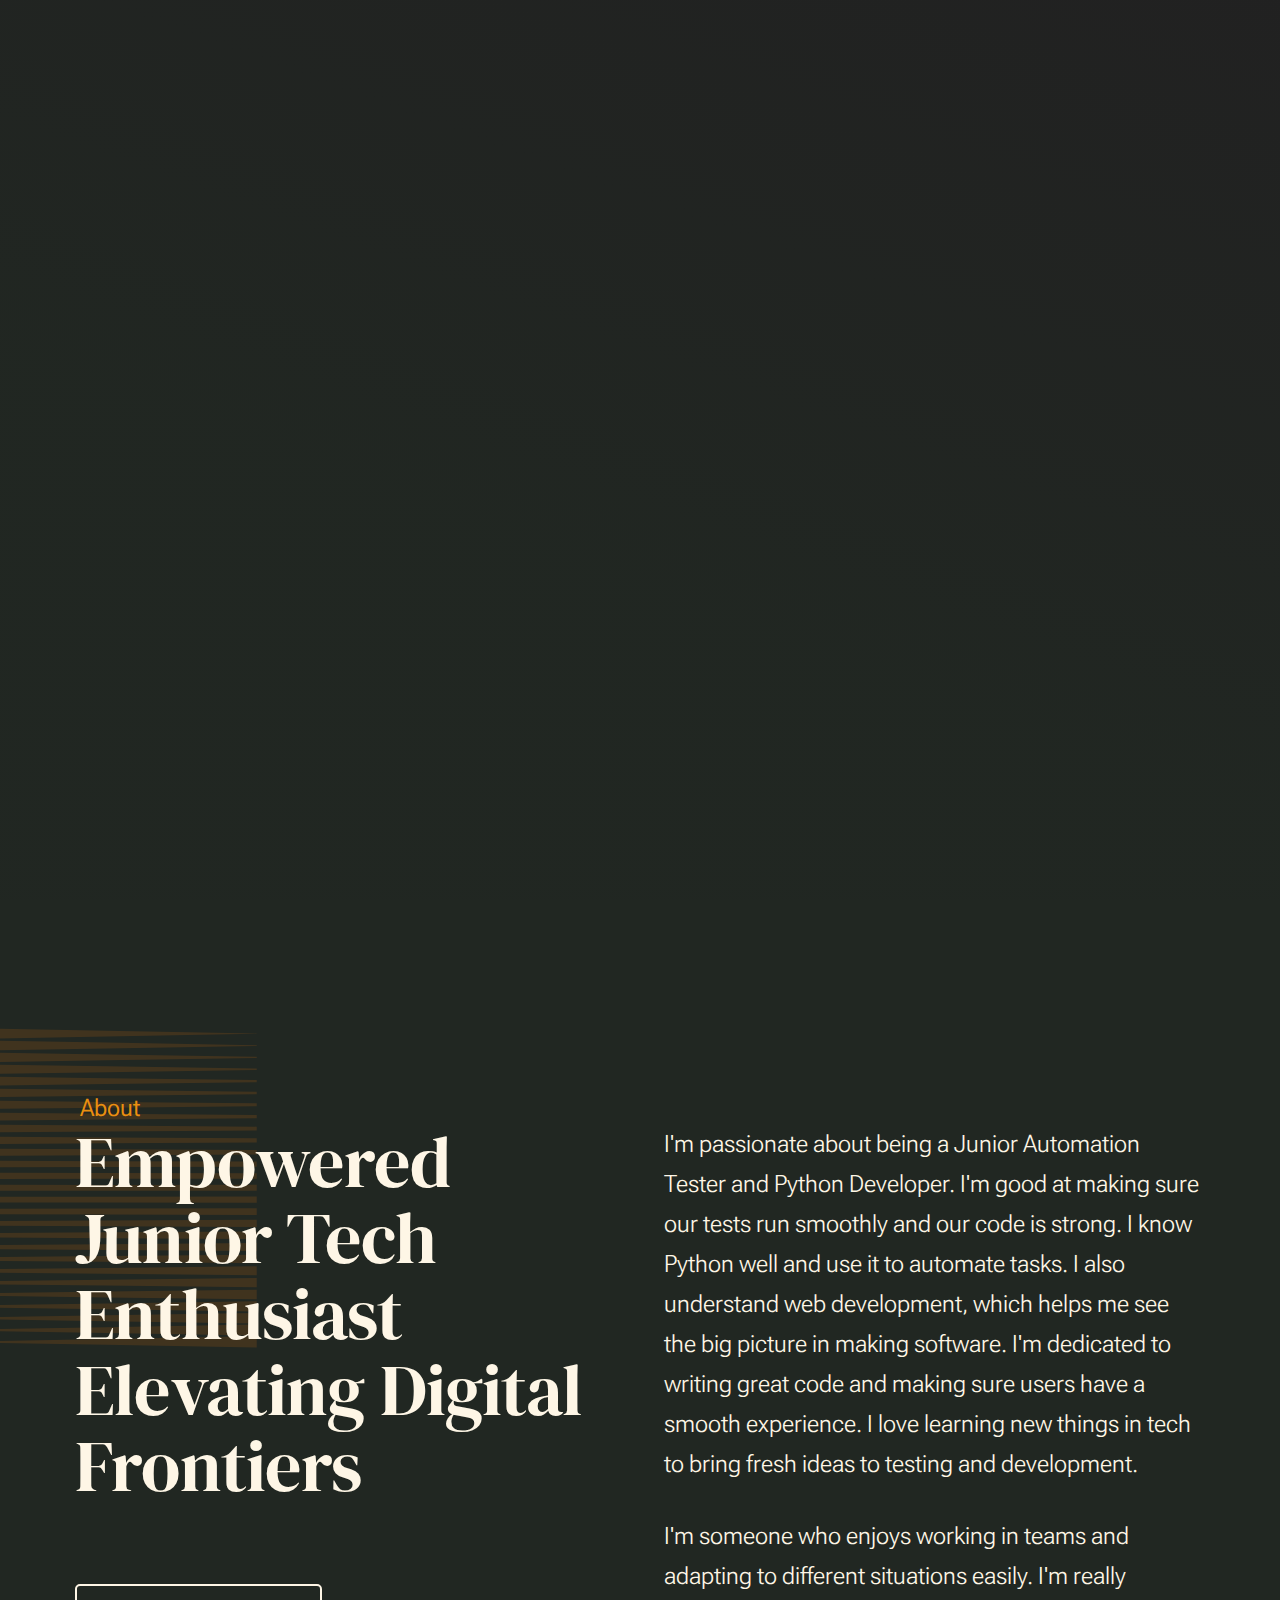
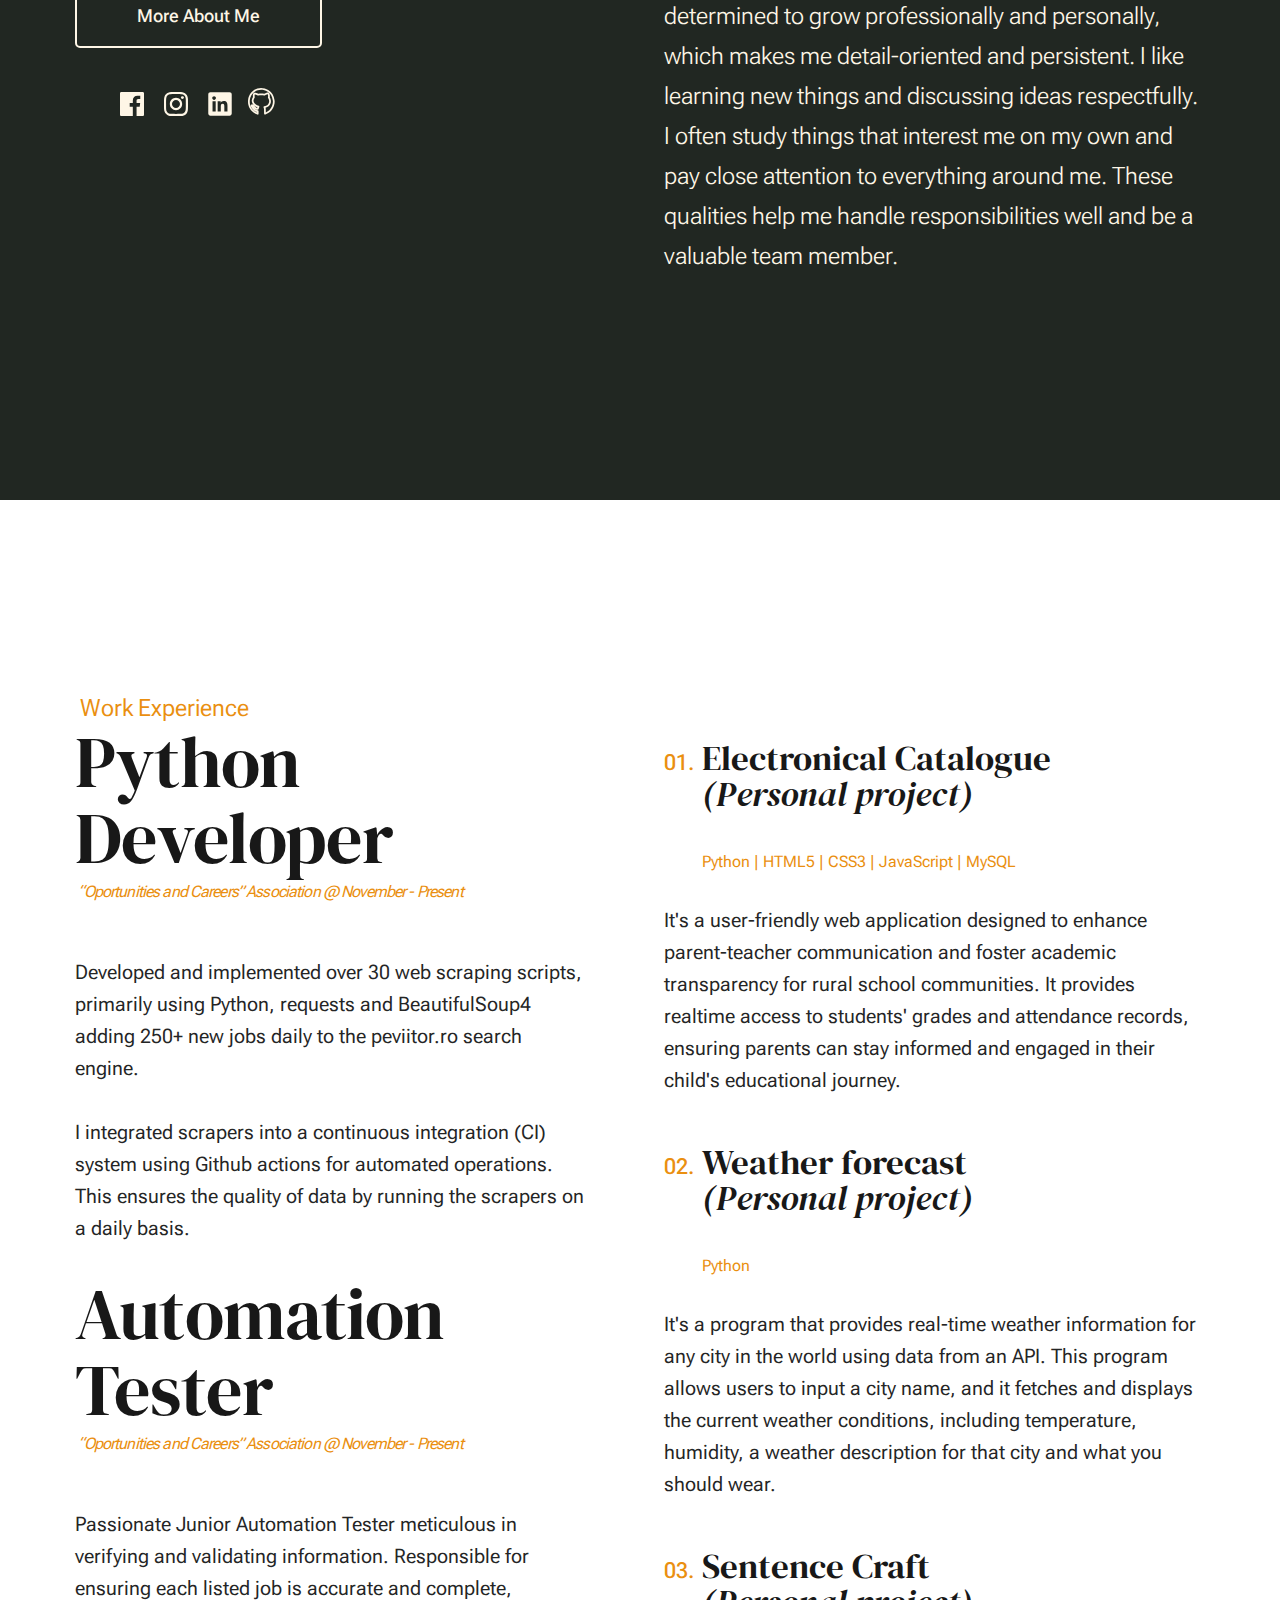
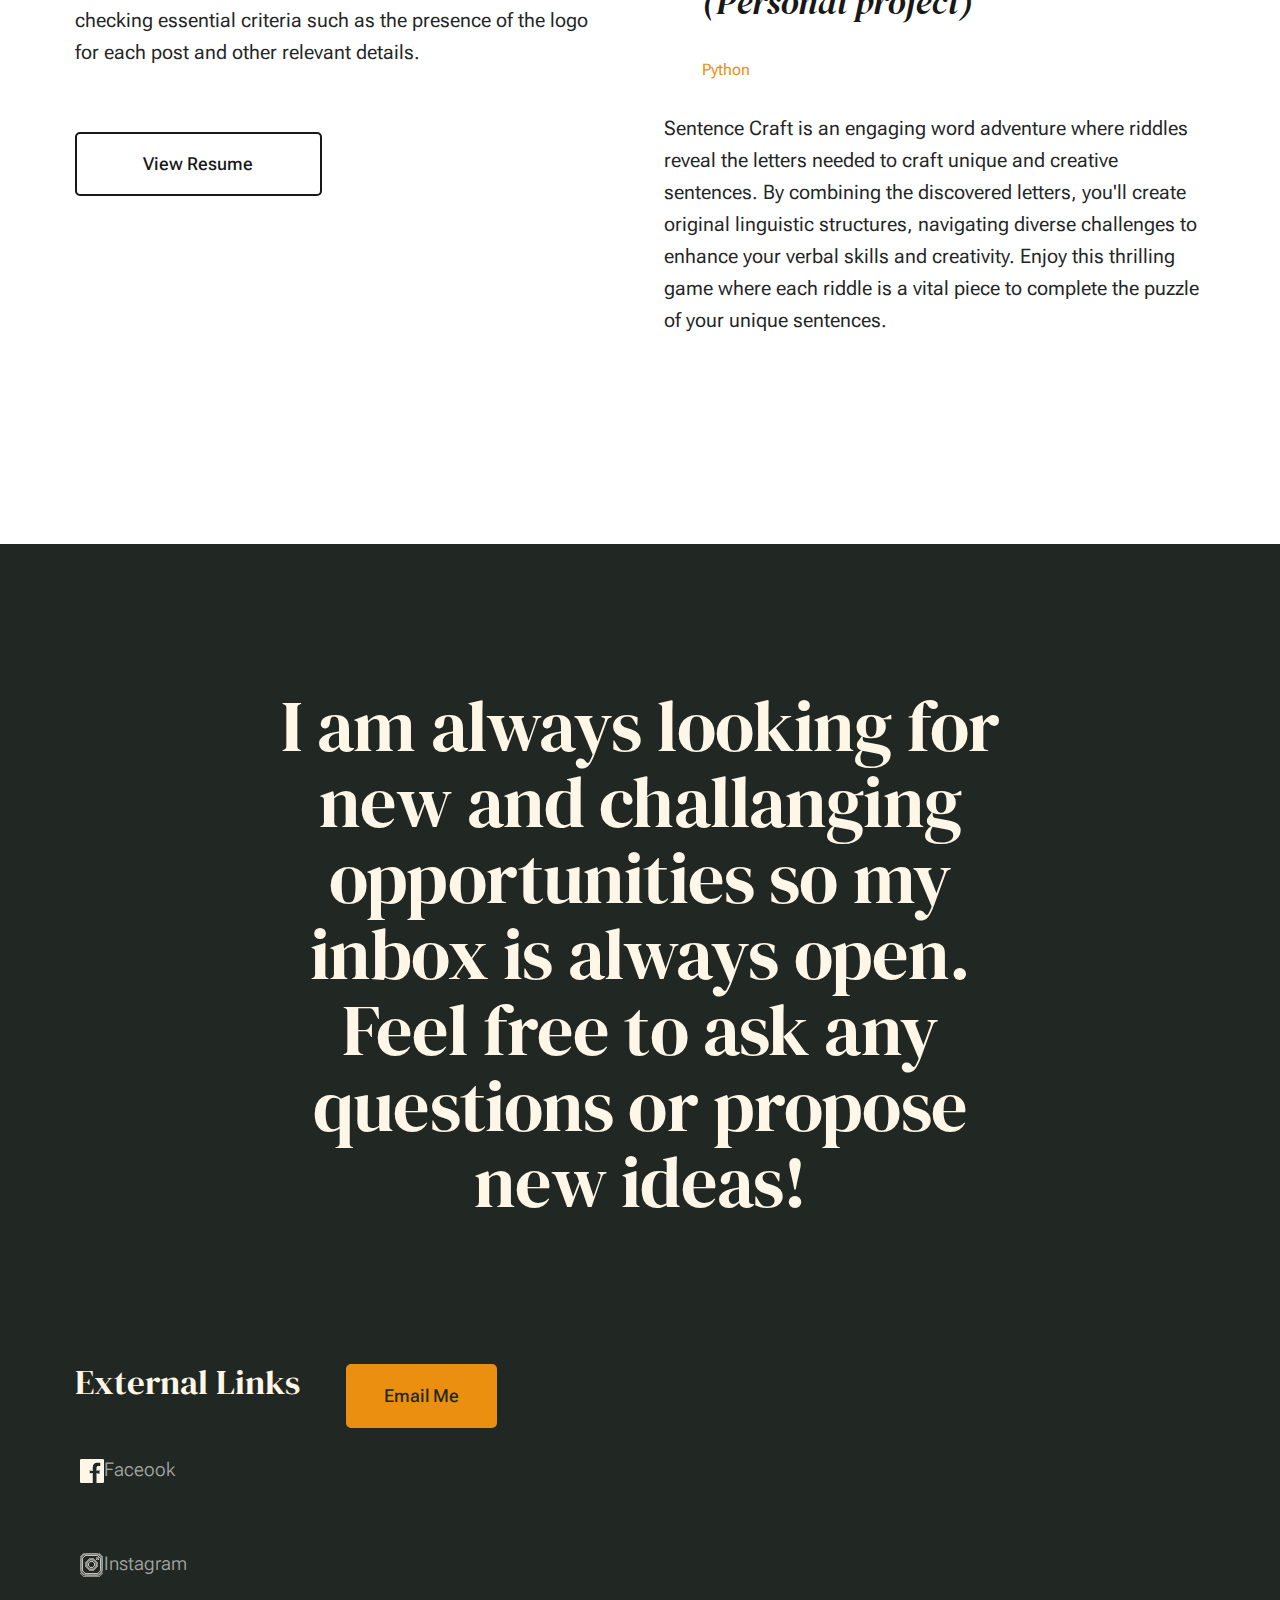
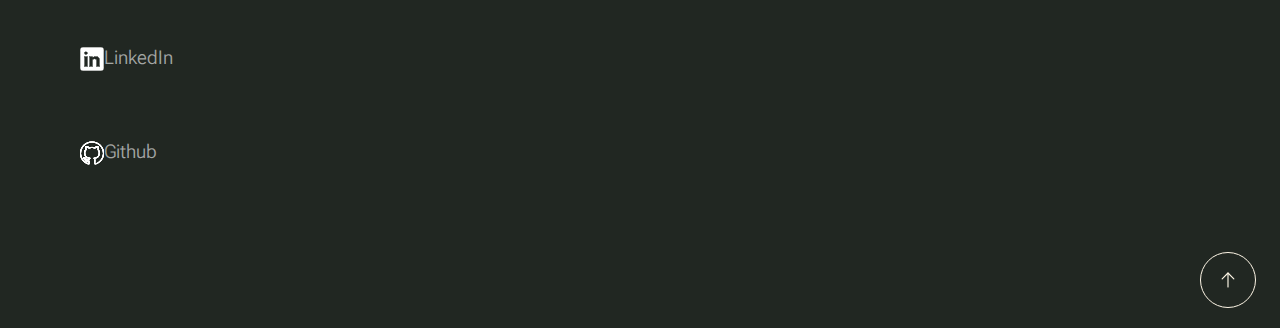
==== commit 9096db9f: "lil modifies on about and index" ====
--- a/index.html
+++ b/index.html
@@ -1,31 +1,31 @@
 <!DOCTYPE html>
 <html lang="en" class="no-js" >
-<head>
-
-    <!--- basic page needs
-    ================================================== -->
-    <meta charset="utf-8">
-    <meta name="viewport" content="width=device-width, initial-scale=1">
-    <title>Matei Babaua's Portofolio</title>
-
-    <script>
-        document.documentElement.classList.remove('no-js');
-        document.documentElement.classList.add('js');
-    </script>
-
-    <!-- CSS
-    ================================================== -->
-    <link rel="stylesheet" href="css/vendor.css">
-    <link rel="stylesheet" href="css/styles.css">
-
-    <!-- favicons
-    ================================================== -->
-    <link rel="apple-touch-icon" sizes="180x180" href="apple-touch-icon.png">
-    <link rel="icon" type="image/png" sizes="32x32" href="favicon-32x32.png">
-    <link rel="icon" type="image/png" sizes="16x16" href="favicon-16x16.png">
-    <link rel="manifest" href="site.webmanifest">
-
-</head>
+    <head>
+
+        <!--- basic page needs
+        ================================================== -->
+        <meta charset="utf-8">
+        <meta name="viewport" content="width=device-width, initial-scale=1">
+        <title>Matei Babaua's Portofolio</title>
+
+        <script>
+            document.documentElement.classList.remove('no-js');
+            document.documentElement.classList.add('js');
+        </script>
+
+        <!-- CSS
+        ================================================== -->
+        <link rel="stylesheet" href="css/vendor.css">
+        <link rel="stylesheet" href="css/styles.css">
+
+        <!-- favicons
+        ================================================== -->
+        <link rel="apple-touch-icon" sizes="180x180" href="apple-touch-icon.png">
+        <link rel="icon" type="image/png" sizes="32x32" href="favicon-32x32.png">
+        <link rel="icon" type="image/png" sizes="16x16" href="favicon-16x16.png">
+        <link rel="manifest" href="site.webmanifest">
+
+    </head>
 
 
 <body id="top">
@@ -55,15 +55,15 @@
 
                 <div class="s-header__block">
                     <div class="s-header__logo">
-                    </div>
-
-                    <a class="s-header__menu-toggle" href="#0"><span>Menu</span></a>
-                </div> <!-- end s-header__block -->
+                </div>
+
+                <a class="s-header__menu-toggle" href="#0"><span>Menu</span></a>
+            </div> <!-- end s-header__block -->
 
                 <nav class="s-header__nav">
     
                     <ul class="s-header__menu-links">
-                        <li><a href="#intro">Home</a></li>
+                        <li><a href="index.html">Home</a></li>
                         <li><a href="#about">About</a></li>
                         <li><a href="#expertise">Work Experience</a></li>
                         <li><a href="#footer">Contact</a></li>
@@ -95,9 +95,9 @@
                         <div class="s-intro__content-text">
                             <div class="s-intro__content-pretitle text-pretitle">Hello, I'm Matei! Nice to meet you!</div>
                             <h1 class="s-intro__content-title">
-                            I am a Junior Automated Software <br>
-                            Tester and a Junior <br>
-                            Python Developer <br>
+                            I am a Junior Automation Tester <br>
+                            and a Junior <br>
+                            Python Develpoer
                             </h1>
                         </div> <!-- s-intro__content-text -->
 
@@ -137,7 +137,7 @@
                         <div class="section-header grid-section-split__header">
                             <div class="text-pretitle">About</div>                           
                             <h2 class="text-display-title">
-                            Empowered Junior Tech Enthusiast Elevating Digital Frontiers.
+                            Empowered Junior Tech Enthusiast Elevating Digital Frontiers
                             </h2>                           
                         </div> <!-- end section-header -->
 
@@ -311,7 +311,7 @@
 
             </section> <!-- end s-expertise -->
           
-<!-- # cta
+        <!-- # cta
         ================================================== -->
         <section id="cta" class="s-cta">
 
@@ -319,28 +319,23 @@
                 <div class="column xl-8 lg-12">
 
                     <div class="s-cta__content">
-                        <h2 class="text-display-title">I am always looking for new and challanging opportunities 
-                        so my inbox is always open. Feel free to ask any questions
-                        or propose new ideas!
+                        <h2 class="text-display-title">
+                            I am always looking for new and challanging opportunities 
+                            so my inbox is always open. Feel free to ask any questions
+                            or propose new ideas!
                         </h2>
-
-
-                        <p class="lead">
-                        </p>
-                        <a class="btn btn--primary s-header__contact-btn" href="mailto:mateibabaua@gmail.com">Email Me</a>
                     </div>
 
                 </div>
             </div>
 
-        
-
-
+            
+            
             <div id="footer">
                 <div class="s-footer row s-footer__content">
 
                     <div class="column xl-3 lg-6 md-12 s-footer__block s-footer__site-links">
-                        <h3>Site Links</h3>
+                        <h3>External Links</h3>
                         <ul class="social-list link-list">
 
                             <li class="social-item">
@@ -374,13 +369,24 @@
                             </li>
                         </ul>
                     </div>
-                </div>    
-
-                 <div class="ss-go-top">
+
+                    <div>
+                        <form class="centered-button">
+                            <a class="btn btn--primary" href="mailto:mateibabaua@gmail.com">Email Me</a>
+                        </form>  
+                    </div>
+                </div>
+                 
+
+                <!-- -- ss-go-top -->
+
+                <div class="ss-go-top">
                      <a class="smoothscroll" title="Back to Top" href="#top">
                          <svg xmlns="http://www.w3.org/2000/svg" viewBox="0 0 24 24" width="36" height="36" fill="none" stroke="#ffffff" stroke-width="1" stroke-linecap="round" stroke-linejoin="round">&lt;!--!  Atomicons Free 1.00 by @atisalab License - https://atomicons.com/license/ (Icons: CC BY 4.0) Copyright 2021 Atomicons --&gt;<polyline points="17 11 12 6 7 11"></polyline><line x1="12" y1="18" x2="12" y2="6"></line></svg>
                      </a>
-                 </div> <!-- end ss-go-top -->
+                </div> 
+
+                <!-- end ss-go-top -->
             
                 
             </div>
